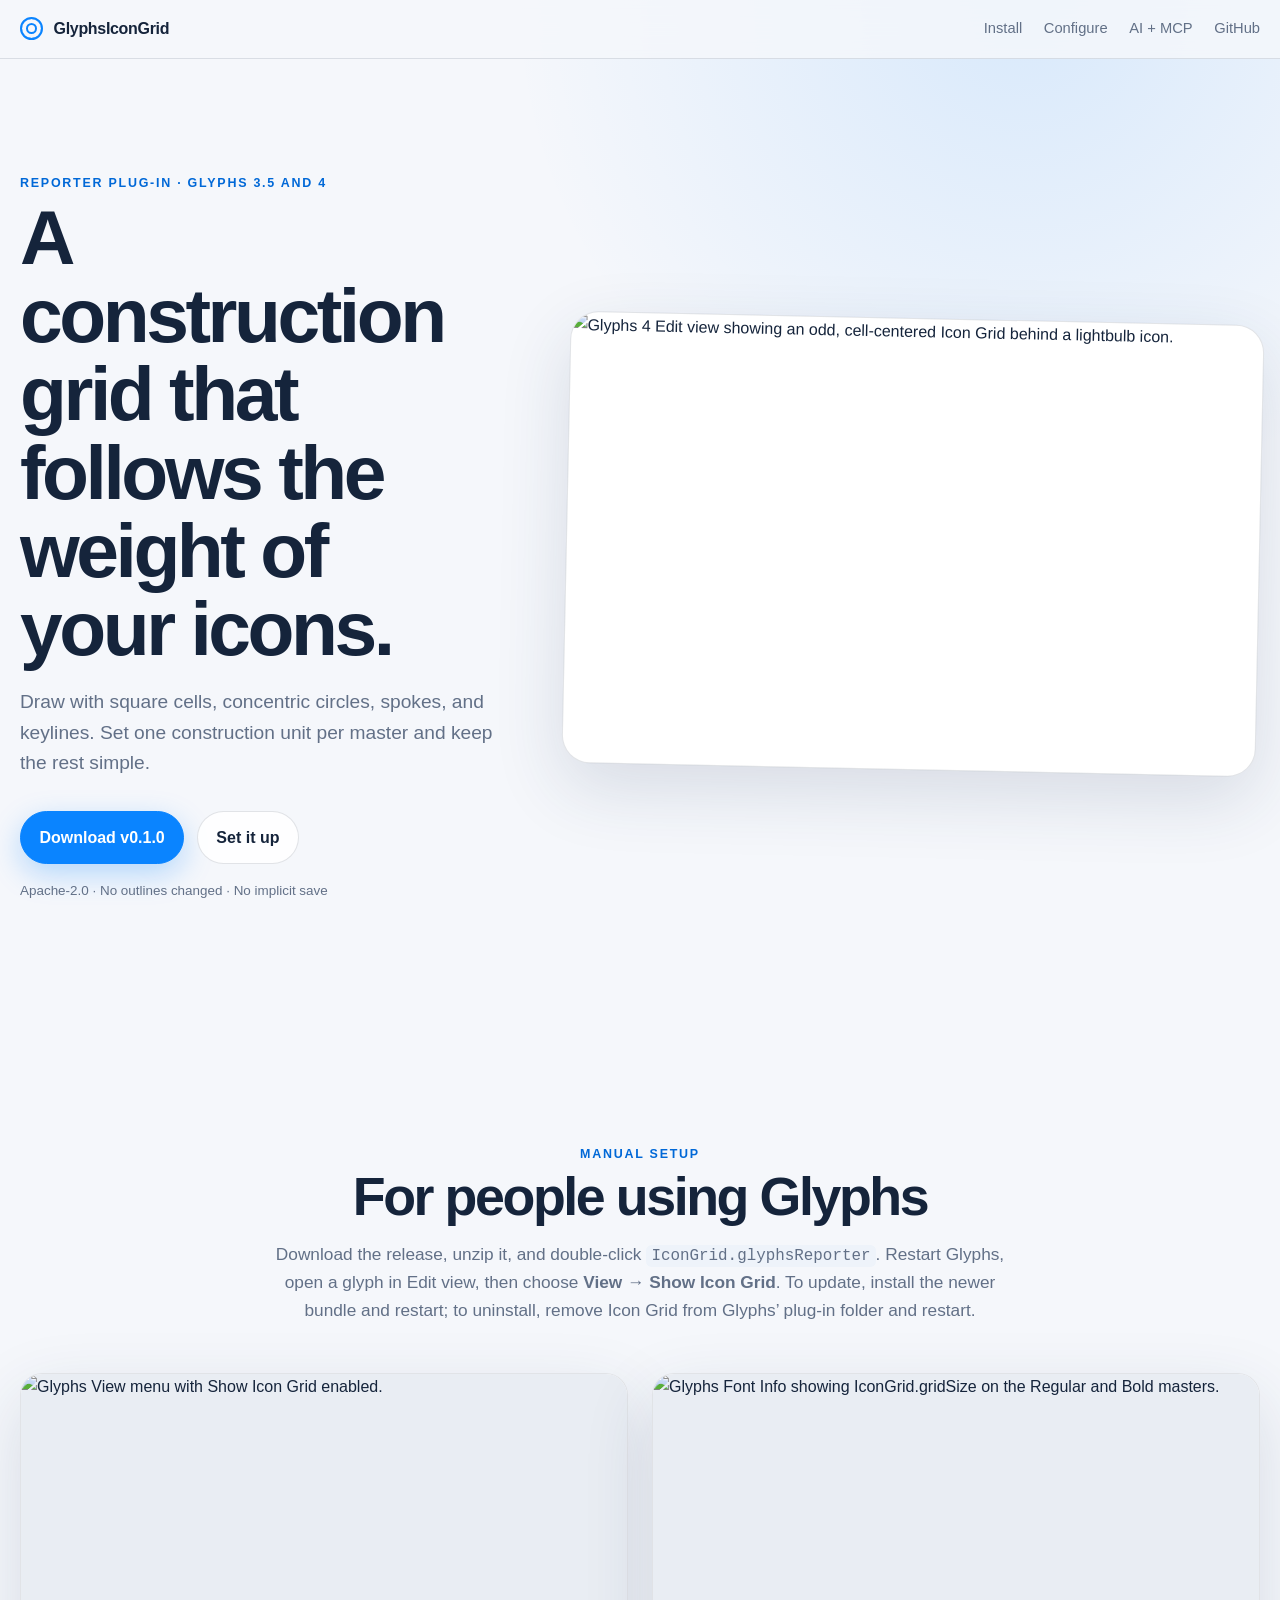
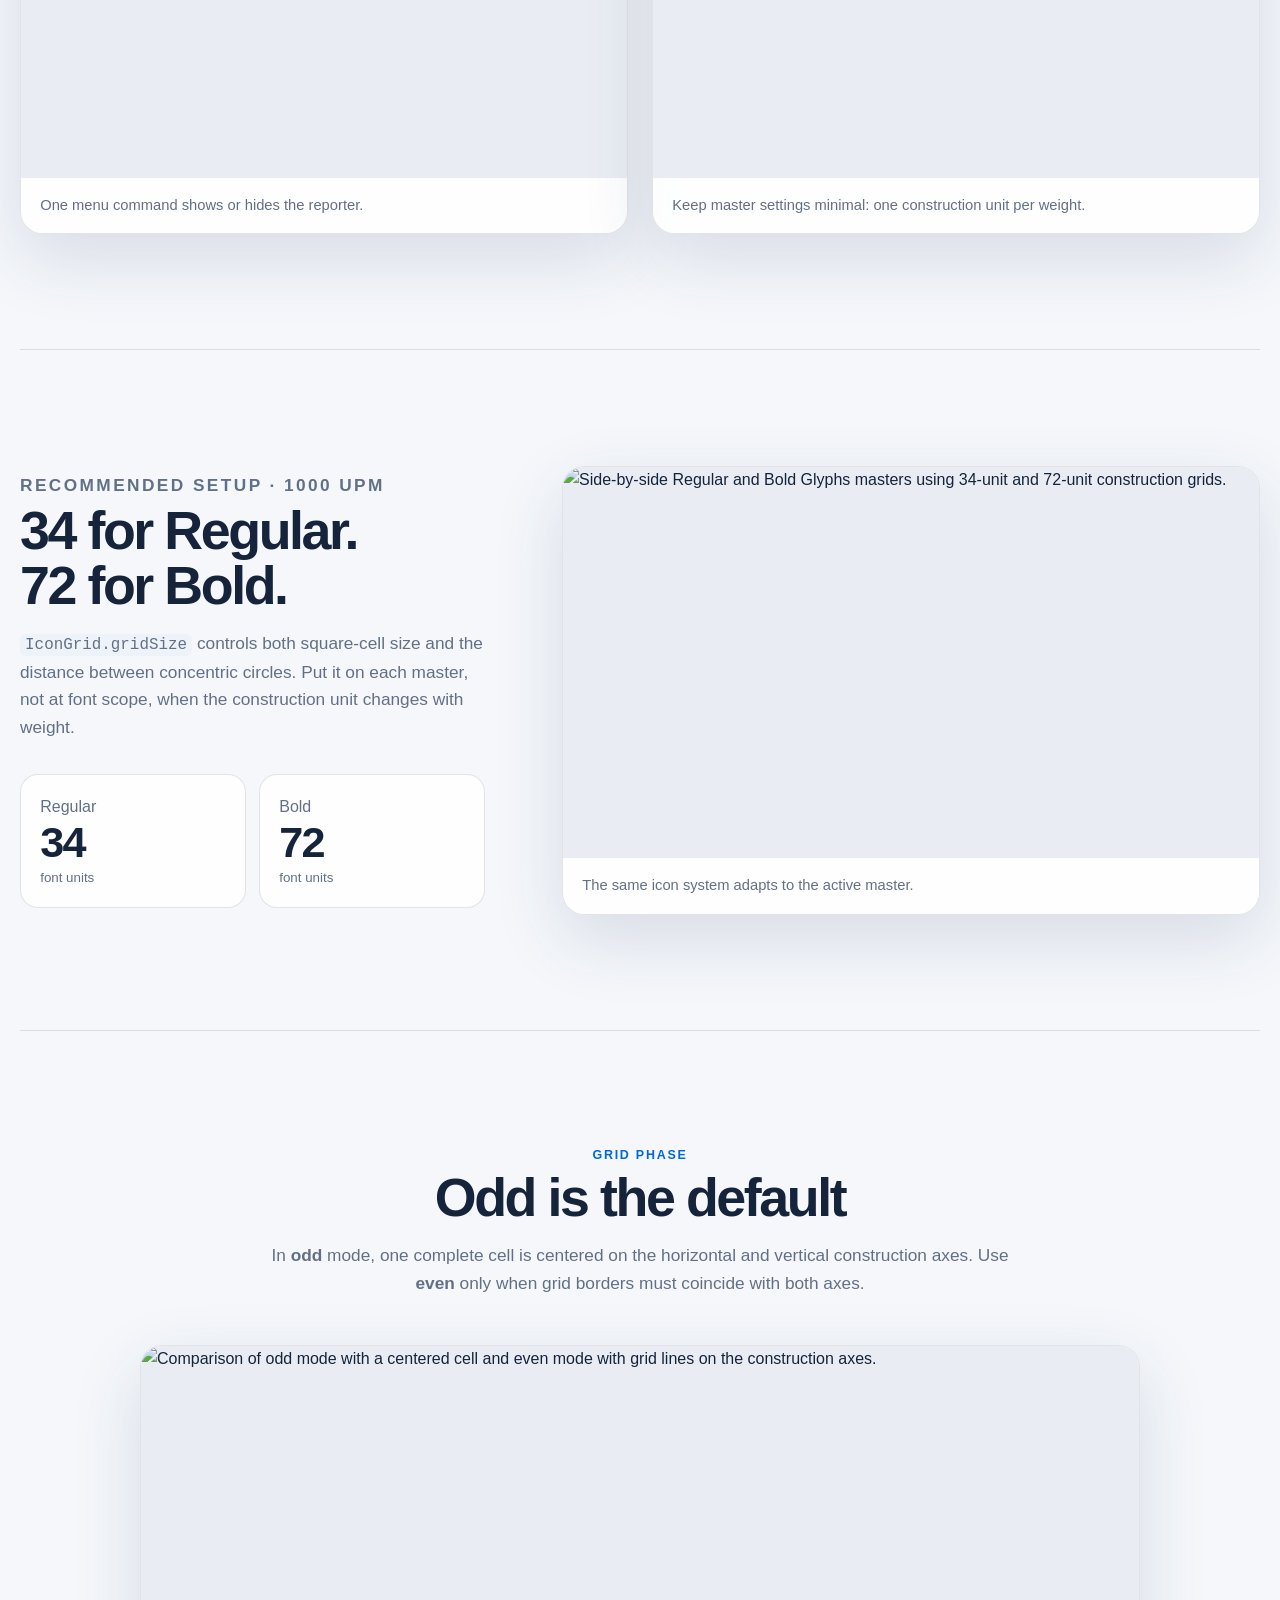
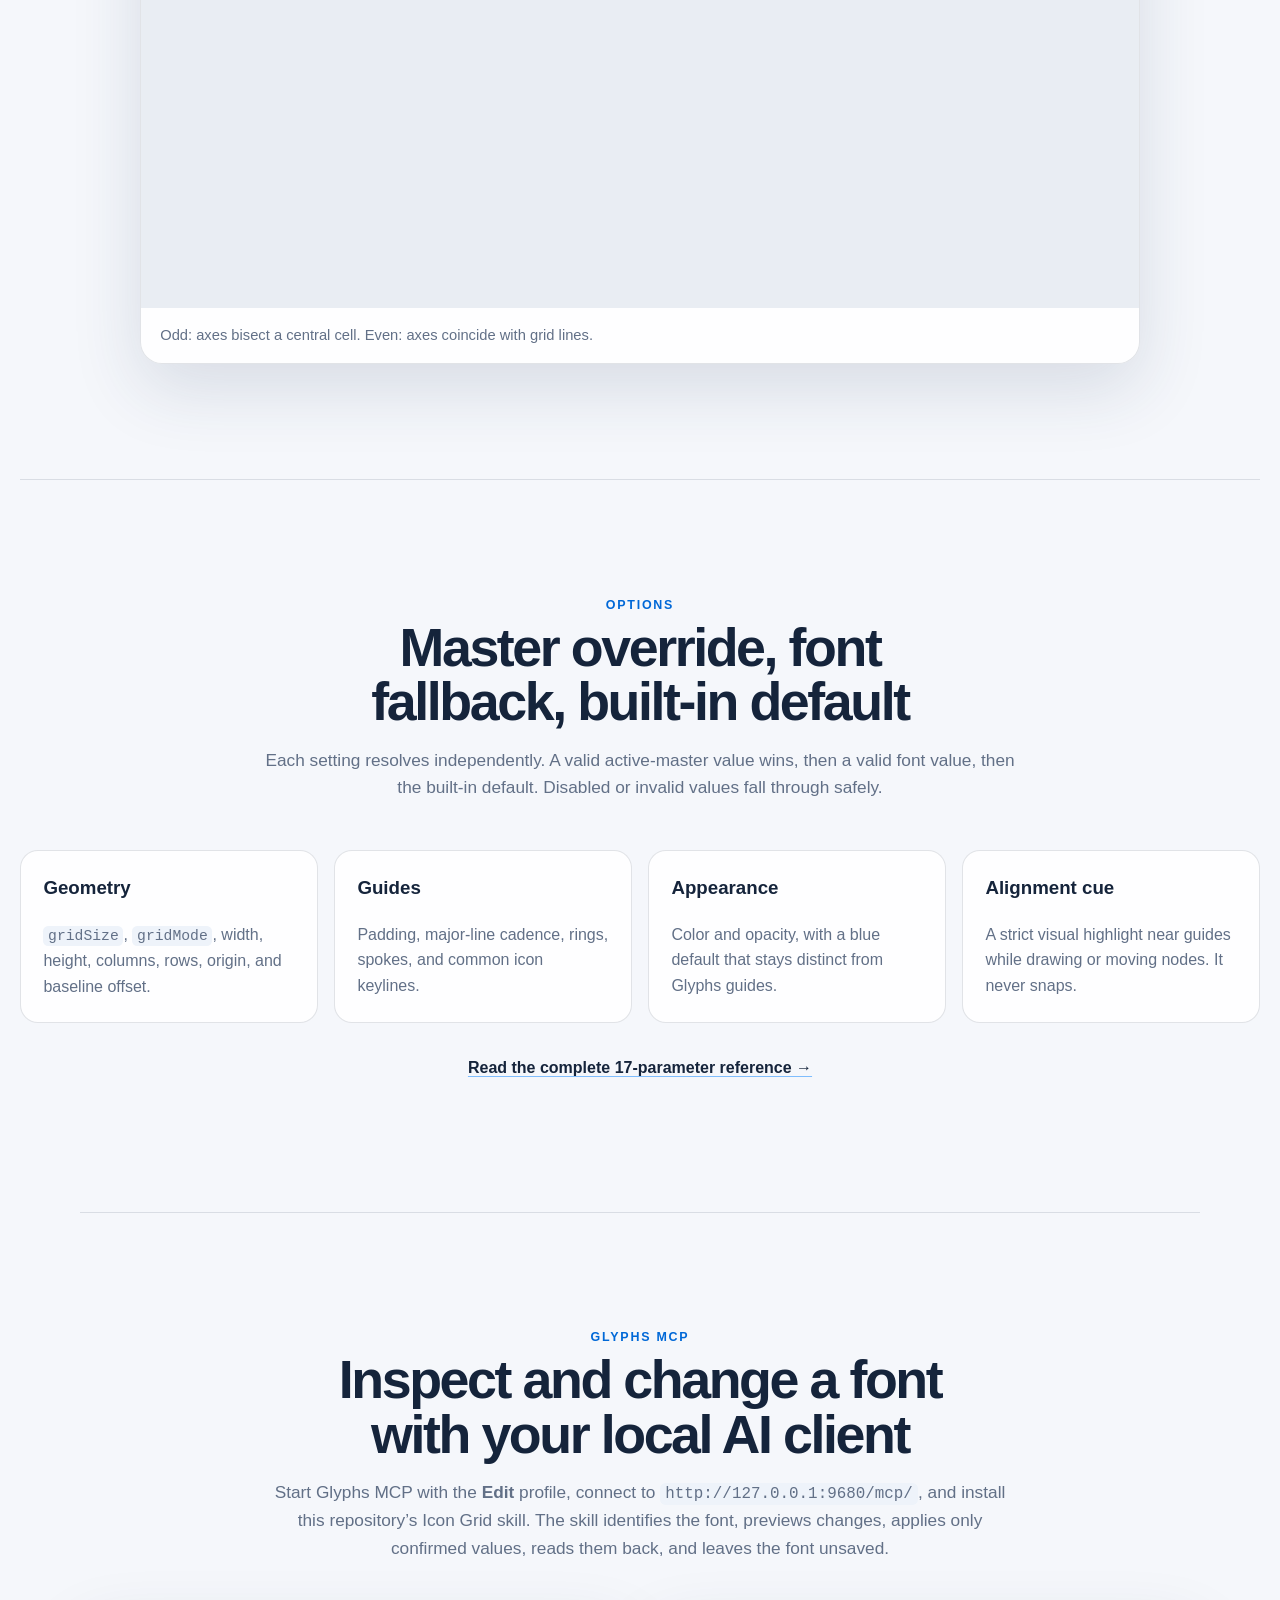
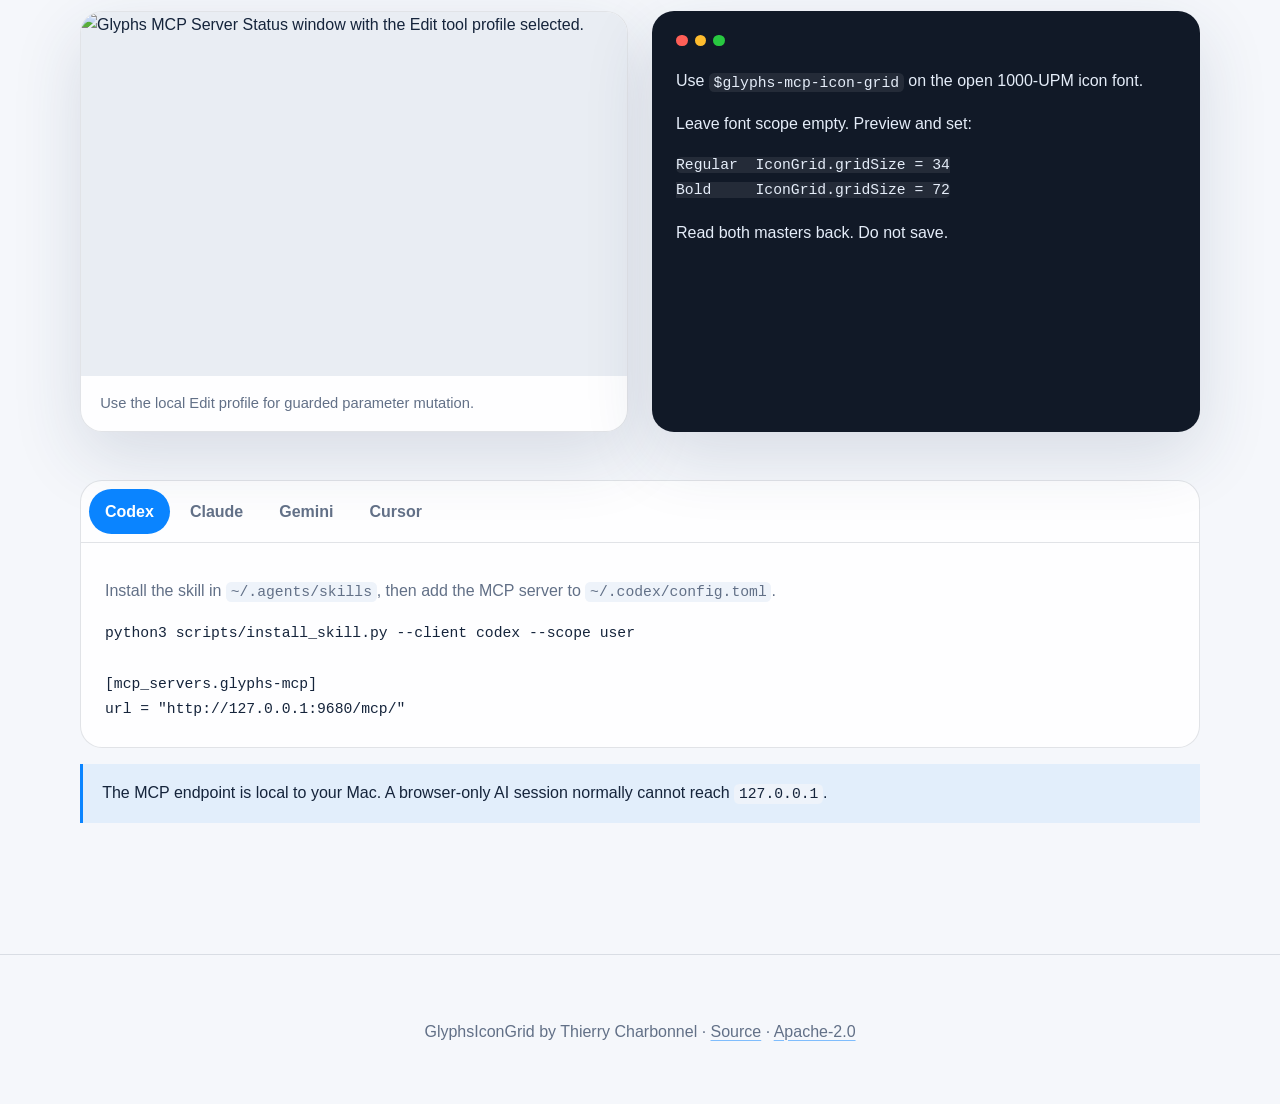
==== site/index.html @ 80c2bff0 "Prepare GlyphsIconGrid 0.1.0 release candidate" ====
<!doctype html>
<html lang="en">
<head>
  <meta charset="utf-8">
  <meta name="viewport" content="width=device-width, initial-scale=1">
  <meta name="description" content="A weight-aware icon construction grid for Glyphs 3 and Glyphs 4.">
  <meta name="theme-color" content="#0a84ff">
  <meta property="og:title" content="GlyphsIconGrid">
  <meta property="og:description" content="Weight-aware square grids, circular guides, spokes, and keylines in Glyphs.">
  <meta property="og:image" content="https://thierryc.github.io/GlyphsIconGrid/assets/images/icon-grid-overview.png">
  <meta property="og:type" content="website">
  <meta property="og:url" content="https://thierryc.github.io/GlyphsIconGrid/">
  <title>GlyphsIconGrid — construction grids for Glyphs</title>
  <link rel="icon" href="favicon.svg" type="image/svg+xml">
  <link rel="stylesheet" href="styles.css">
  <script src="site.js" defer></script>
</head>
<body>
  <a class="skip-link" href="#main">Skip to content</a>
  <header class="site-header">
    <a class="brand" href="#top" aria-label="GlyphsIconGrid home">
      <span class="brand-mark" aria-hidden="true"></span>
      GlyphsIconGrid
    </a>
    <nav aria-label="Primary">
      <a href="#install">Install</a>
      <a href="#configure">Configure</a>
      <a href="#mcp">AI + MCP</a>
      <a href="https://github.com/thierryc/GlyphsIconGrid">GitHub</a>
    </nav>
  </header>

  <main id="main">
    <section class="hero" id="top">
      <div class="hero-copy">
        <p class="eyebrow">Reporter plug-in · Glyphs 3.5 and 4</p>
        <h1>A construction grid that follows the weight of your icons.</h1>
        <p class="lede">Draw with square cells, concentric circles, spokes, and keylines. Set one construction unit per master and keep the rest simple.</p>
        <div class="actions">
          <a class="button primary" href="https://github.com/thierryc/GlyphsIconGrid/releases/latest">Download v0.1.0</a>
          <a class="button secondary" href="#install">Set it up</a>
        </div>
        <p class="quiet">Apache-2.0 · No outlines changed · No implicit save</p>
      </div>
      <figure class="hero-shot">
        <img src="assets/images/icon-grid-overview.png" width="1800" height="1170" alt="Glyphs 4 Edit view showing an odd, cell-centered Icon Grid behind a lightbulb icon.">
      </figure>
    </section>

    <section class="section" id="install">
      <div class="section-heading">
        <p class="eyebrow">Manual setup</p>
        <h2>For people using Glyphs</h2>
        <p>Download the release, unzip it, and double-click <code>IconGrid.glyphsReporter</code>. Restart Glyphs, open a glyph in Edit view, then choose <strong>View → Show Icon Grid</strong>. To update, install the newer bundle and restart; to uninstall, remove Icon Grid from Glyphs’ plug-in folder and restart.</p>
      </div>
      <div class="shot-grid two">
        <figure class="shot-card">
          <img src="assets/images/show-icon-grid-menu.png" width="1200" height="800" alt="Glyphs View menu with Show Icon Grid enabled.">
          <figcaption>One menu command shows or hides the reporter.</figcaption>
        </figure>
        <figure class="shot-card">
          <img src="assets/images/font-info-grid-size.png" width="1200" height="800" alt="Glyphs Font Info showing IconGrid.gridSize on the Regular and Bold masters.">
          <figcaption>Keep master settings minimal: one construction unit per weight.</figcaption>
        </figure>
      </div>
    </section>

    <section class="section split" id="configure">
      <div>
        <p class="eyebrow">Recommended setup · 1000 UPM</p>
        <h2>34 for Regular. 72 for Bold.</h2>
        <p><code>IconGrid.gridSize</code> controls both square-cell size and the distance between concentric circles. Put it on each master, not at font scope, when the construction unit changes with weight.</p>
        <div class="master-values" aria-label="Recommended master values">
          <div aria-label="Regular · 34 font units"><span>Regular</span><strong>34</strong><small>font units</small></div>
          <div aria-label="Bold · 72 font units"><span>Bold</span><strong>72</strong><small>font units</small></div>
        </div>
      </div>
      <figure class="shot-card">
        <img src="assets/images/regular-bold-grid.png" width="1600" height="900" alt="Side-by-side Regular and Bold Glyphs masters using 34-unit and 72-unit construction grids.">
        <figcaption>The same icon system adapts to the active master.</figcaption>
      </figure>
    </section>

    <section class="section phase-section">
      <div class="section-heading">
        <p class="eyebrow">Grid phase</p>
        <h2>Odd is the default</h2>
        <p>In <strong>odd</strong> mode, one complete cell is centered on the horizontal and vertical construction axes. Use <strong>even</strong> only when grid borders must coincide with both axes.</p>
      </div>
      <figure class="shot-card wide">
        <img src="assets/images/odd-even-grid.png" width="1600" height="900" alt="Comparison of odd mode with a centered cell and even mode with grid lines on the construction axes.">
        <figcaption>Odd: axes bisect a central cell. Even: axes coincide with grid lines.</figcaption>
      </figure>
    </section>

    <section class="section" aria-labelledby="options-title">
      <div class="section-heading">
        <p class="eyebrow">Options</p>
        <h2 id="options-title">Master override, font fallback, built-in default</h2>
        <p>Each setting resolves independently. A valid active-master value wins, then a valid font value, then the built-in default. Disabled or invalid values fall through safely.</p>
      </div>
      <div class="option-grid">
        <article><h3>Geometry</h3><p><code>gridSize</code>, <code>gridMode</code>, width, height, columns, rows, origin, and baseline offset.</p></article>
        <article><h3>Guides</h3><p>Padding, major-line cadence, rings, spokes, and common icon keylines.</p></article>
        <article><h3>Appearance</h3><p>Color and opacity, with a blue default that stays distinct from Glyphs guides.</p></article>
        <article><h3>Alignment cue</h3><p>A strict visual highlight near guides while drawing or moving nodes. It never snaps.</p></article>
      </div>
      <p class="centered-link"><a href="https://github.com/thierryc/GlyphsIconGrid/blob/main/docs/PARAMETERS.md">Read the complete 17-parameter reference →</a></p>
    </section>

    <section class="section mcp-section" id="mcp">
      <div class="section-heading">
        <p class="eyebrow">Glyphs MCP</p>
        <h2>Inspect and change a font with your local AI client</h2>
        <p>Start Glyphs MCP with the <strong>Edit</strong> profile, connect to <code>http://127.0.0.1:9680/mcp/</code>, and install this repository’s Icon Grid skill. The skill identifies the font, previews changes, applies only confirmed values, reads them back, and leaves the font unsaved.</p>
      </div>
      <div class="shot-grid two">
        <figure class="shot-card">
          <img src="assets/images/glyphs-mcp-edit-profile.png" width="1200" height="800" alt="Glyphs MCP Server Status window with the Edit tool profile selected.">
          <figcaption>Use the local Edit profile for guarded parameter mutation.</figcaption>
        </figure>
        <div class="terminal-card" aria-label="Example AI request">
          <div class="terminal-top"><span></span><span></span><span></span></div>
          <p>Use <code>$glyphs-mcp-icon-grid</code> on the open 1000-UPM icon font.</p>
          <p>Leave font scope empty. Preview and set:</p>
          <pre><code>Regular  IconGrid.gridSize = 34
Bold     IconGrid.gridSize = 72</code></pre>
          <p>Read both masters back. Do not save.</p>
        </div>
      </div>

      <div class="client-tabs" data-tabs>
        <div class="tab-list" role="tablist" aria-label="AI client setup">
          <button role="tab" aria-selected="true" aria-controls="codex-panel" id="codex-tab">Codex</button>
          <button role="tab" aria-selected="false" aria-controls="claude-panel" id="claude-tab" tabindex="-1">Claude</button>
          <button role="tab" aria-selected="false" aria-controls="gemini-panel" id="gemini-tab" tabindex="-1">Gemini</button>
          <button role="tab" aria-selected="false" aria-controls="cursor-panel" id="cursor-tab" tabindex="-1">Cursor</button>
        </div>
        <section role="tabpanel" id="codex-panel" aria-labelledby="codex-tab">
          <p>Install the skill in <code>~/.agents/skills</code>, then add the MCP server to <code>~/.codex/config.toml</code>.</p>
          <pre><code>python3 scripts/install_skill.py --client codex --scope user

[mcp_servers.glyphs-mcp]
url = "http://127.0.0.1:9680/mcp/"</code></pre>
        </section>
        <section role="tabpanel" id="claude-panel" aria-labelledby="claude-tab" hidden>
          <p>Claude Code loads personal skills from <code>~/.claude/skills</code>.</p>
          <pre><code>python3 scripts/install_skill.py --client claude --scope user
claude mcp add --scope user --transport http glyphs-mcp \
  http://127.0.0.1:9680/mcp/</code></pre>
        </section>
        <section role="tabpanel" id="gemini-panel" aria-labelledby="gemini-tab" hidden>
          <p>Gemini CLI can share the open <code>~/.agents/skills</code> convention. Add <code>httpUrl</code> under <code>mcpServers</code> in <code>~/.gemini/settings.json</code>.</p>
          <pre><code>python3 scripts/install_skill.py --client gemini --scope user

"glyphs-mcp": {
  "httpUrl": "http://127.0.0.1:9680/mcp/"
}</code></pre>
        </section>
        <section role="tabpanel" id="cursor-panel" aria-labelledby="cursor-tab" hidden>
          <p>Cursor can load the shared skill location. Put the Streamable HTTP server in <code>~/.cursor/mcp.json</code>.</p>
          <pre><code>python3 scripts/install_skill.py --client cursor --scope user

"glyphs-mcp": {
  "url": "http://127.0.0.1:9680/mcp/"
}</code></pre>
        </section>
      </div>
      <p class="notice">The MCP endpoint is local to your Mac. A browser-only AI session normally cannot reach <code>127.0.0.1</code>.</p>
    </section>
  </main>

  <footer>
    <p>GlyphsIconGrid by Thierry Charbonnel · <a href="https://github.com/thierryc/GlyphsIconGrid">Source</a> · <a href="https://github.com/thierryc/GlyphsIconGrid/blob/main/LICENSE">Apache-2.0</a></p>
  </footer>
</body>
</html>
---- site/styles.css ----
:root {
  color-scheme: light dark;
  --bg: #f5f7fb;
  --surface: rgba(255, 255, 255, 0.84);
  --surface-solid: #fff;
  --text: #15243b;
  --muted: #627087;
  --line: rgba(21, 36, 59, 0.12);
  --accent: #0a84ff;
  --accent-dark: #0068d7;
  --code: #eef3fa;
  --shadow: 0 24px 70px rgba(35, 57, 94, 0.14);
  --radius: 28px;
  font-family: Inter, ui-sans-serif, -apple-system, BlinkMacSystemFont, "SF Pro Text", "Segoe UI", sans-serif;
}

* { box-sizing: border-box; }
html { scroll-behavior: smooth; }
body { margin: 0; background: radial-gradient(circle at 80% 0%, rgba(10,132,255,.12), transparent 32rem), var(--bg); color: var(--text); line-height: 1.6; }
a { color: inherit; text-decoration-color: color-mix(in srgb, var(--accent), transparent 50%); text-underline-offset: .18em; }
a:hover { text-decoration-color: var(--accent); }
img { display: block; max-width: 100%; height: auto; }
code, pre { font-family: ui-monospace, "SFMono-Regular", Consolas, monospace; }
code { background: var(--code); border-radius: .35em; padding: .12em .32em; font-size: .92em; }
pre { overflow-x: auto; margin: 1rem 0 0; white-space: pre; }
pre code { background: transparent; padding: 0; }
button, a { -webkit-tap-highlight-color: transparent; }
:focus-visible { outline: 3px solid var(--accent); outline-offset: 3px; }

.skip-link { position: fixed; z-index: 10; left: 1rem; top: 1rem; padding: .6rem 1rem; background: var(--surface-solid); border-radius: 999px; transform: translateY(-200%); }
.skip-link:focus { transform: none; }
.site-header { position: sticky; z-index: 5; top: 0; display: flex; align-items: center; justify-content: space-between; gap: 2rem; padding: 1rem max(1.25rem, calc((100vw - 1240px) / 2)); backdrop-filter: blur(20px); background: color-mix(in srgb, var(--bg), transparent 16%); border-bottom: 1px solid var(--line); }
.brand { display: flex; align-items: center; gap: .65rem; font-weight: 750; text-decoration: none; letter-spacing: -.02em; }
.brand-mark { width: 1.45rem; aspect-ratio: 1; border: 2px solid var(--accent); border-radius: 50%; box-shadow: inset 0 0 0 4px var(--bg), inset 0 0 0 6px var(--accent); }
nav { display: flex; gap: 1.35rem; }
nav a { color: var(--muted); font-size: .92rem; text-decoration: none; }
nav a:hover { color: var(--text); }

main { overflow: hidden; }
.hero, .section { width: min(1240px, calc(100% - 2.5rem)); margin-inline: auto; }
.hero { display: grid; grid-template-columns: .82fr 1.18fr; align-items: center; gap: clamp(2rem, 5vw, 5rem); min-height: min(790px, calc(100vh - 72px)); padding-block: clamp(4rem, 9vw, 8rem); }
.hero h1, .section h2 { margin: .25rem 0 1rem; letter-spacing: -.045em; line-height: 1.02; text-wrap: balance; }
.hero h1 { font-size: clamp(3rem, 6vw, 5.7rem); }
.section h2 { font-size: clamp(2.2rem, 4.2vw, 4.3rem); }
.eyebrow { margin: 0; color: var(--accent-dark); font-size: .78rem; font-weight: 800; letter-spacing: .14em; text-transform: uppercase; }
.lede { max-width: 36rem; color: var(--muted); font-size: clamp(1.1rem, 1.5vw, 1.32rem); }
.actions { display: flex; flex-wrap: wrap; gap: .8rem; margin-block: 2rem 1rem; }
.button { display: inline-flex; justify-content: center; padding: .78rem 1.15rem; border: 1px solid var(--line); border-radius: 999px; font-weight: 720; text-decoration: none; }
.button.primary { background: var(--accent); border-color: var(--accent); color: white; box-shadow: 0 10px 30px rgba(10,132,255,.28); }
.button.primary:hover { background: var(--accent-dark); }
.button.secondary { background: var(--surface); }
.quiet { color: var(--muted); font-size: .84rem; }
.hero-shot { margin: 0; border: 1px solid var(--line); border-radius: var(--radius); overflow: hidden; background: var(--surface-solid); box-shadow: var(--shadow); transform: rotate(1.2deg); }

.section { padding-block: clamp(4.5rem, 9vw, 8rem); }
.section + .section { border-top: 1px solid var(--line); }
.section-heading { max-width: 760px; margin: 0 auto 3rem; text-align: center; }
.section-heading > p:last-child, .split > div > p { color: var(--muted); font-size: 1.08rem; }
.shot-grid { display: grid; gap: 1.5rem; }
.shot-grid.two { grid-template-columns: repeat(2, minmax(0, 1fr)); }
.shot-card { margin: 0; overflow: hidden; border: 1px solid var(--line); border-radius: 22px; background: var(--surface); box-shadow: var(--shadow); }
.shot-card img { width: 100%; background: #e9edf3; }
.shot-card figcaption { padding: 1rem 1.2rem; color: var(--muted); font-size: .92rem; }
.shot-card.wide { max-width: 1000px; margin-inline: auto; }
.split { display: grid; grid-template-columns: .8fr 1.2fr; align-items: center; gap: clamp(2rem, 6vw, 6rem); }
.master-values { display: grid; grid-template-columns: repeat(2, 1fr); gap: .8rem; margin-top: 2rem; }
.master-values div { display: grid; padding: 1.2rem; border: 1px solid var(--line); border-radius: 18px; background: var(--surface); }
.master-values span, .master-values small { color: var(--muted); }
.master-values strong { font-size: 2.7rem; line-height: 1.1; letter-spacing: -.04em; }
.option-grid { display: grid; grid-template-columns: repeat(4, 1fr); gap: 1rem; }
.option-grid article { padding: 1.4rem; border: 1px solid var(--line); border-radius: 18px; background: var(--surface); }
.option-grid h3 { margin-top: 0; }
.option-grid p { margin-bottom: 0; color: var(--muted); }
.centered-link { margin-top: 2rem; text-align: center; font-weight: 700; }
.mcp-section { width: min(1120px, calc(100% - 2.5rem)); }
.terminal-card { padding: 1.5rem; border-radius: 22px; background: #111927; color: #e5edf9; box-shadow: var(--shadow); }
.terminal-card code { background: rgba(255,255,255,.08); }
.terminal-top { display: flex; gap: .45rem; margin-bottom: 1.4rem; }
.terminal-top span { width: .72rem; aspect-ratio: 1; border-radius: 50%; background: #ff5f57; }
.terminal-top span:nth-child(2) { background: #febc2e; }
.terminal-top span:nth-child(3) { background: #28c840; }
.client-tabs { margin-top: 3rem; border: 1px solid var(--line); border-radius: 22px; background: var(--surface); overflow: hidden; }
.tab-list { display: flex; gap: .25rem; padding: .5rem; border-bottom: 1px solid var(--line); overflow-x: auto; }
.tab-list button { appearance: none; border: 0; border-radius: 999px; padding: .6rem 1rem; background: transparent; color: var(--muted); font: inherit; font-weight: 700; cursor: pointer; }
.tab-list button[aria-selected="true"] { background: var(--accent); color: white; }
[role="tabpanel"] { padding: 1.2rem 1.5rem 1.5rem; }
[role="tabpanel"] p { color: var(--muted); }
.notice { padding: 1rem 1.2rem; border-left: 3px solid var(--accent); background: color-mix(in srgb, var(--accent), transparent 92%); }
footer { padding: 3rem 1.25rem; color: var(--muted); text-align: center; border-top: 1px solid var(--line); }

@media (max-width: 860px) {
  .site-header { align-items: flex-start; }
  nav { display: none; }
  .hero, .split { grid-template-columns: 1fr; }
  .hero { padding-top: 5rem; }
  .hero-shot { transform: none; }
  .shot-grid.two, .option-grid { grid-template-columns: 1fr 1fr; }
}
@media (max-width: 560px) {
  .hero, .section, .mcp-section { width: min(100% - 1.5rem, 1240px); }
  .hero h1 { font-size: 2.75rem; }
  .shot-grid.two, .option-grid { grid-template-columns: 1fr; }
  .actions .button { width: 100%; }
}
@media (prefers-reduced-motion: reduce) {
  html { scroll-behavior: auto; }
  *, *::before, *::after { animation-duration: .01ms !important; transition-duration: .01ms !important; }
}
@media (prefers-color-scheme: dark) {
  :root {
    --bg: #0d1420;
    --surface: rgba(23, 33, 49, .82);
    --surface-solid: #172131;
    --text: #eef4ff;
    --muted: #a5b1c3;
    --line: rgba(230, 240, 255, .12);
    --accent: #49a6ff;
    --accent-dark: #80c0ff;
    --code: #1f2b3d;
    --shadow: 0 24px 70px rgba(0,0,0,.3);
  }
}
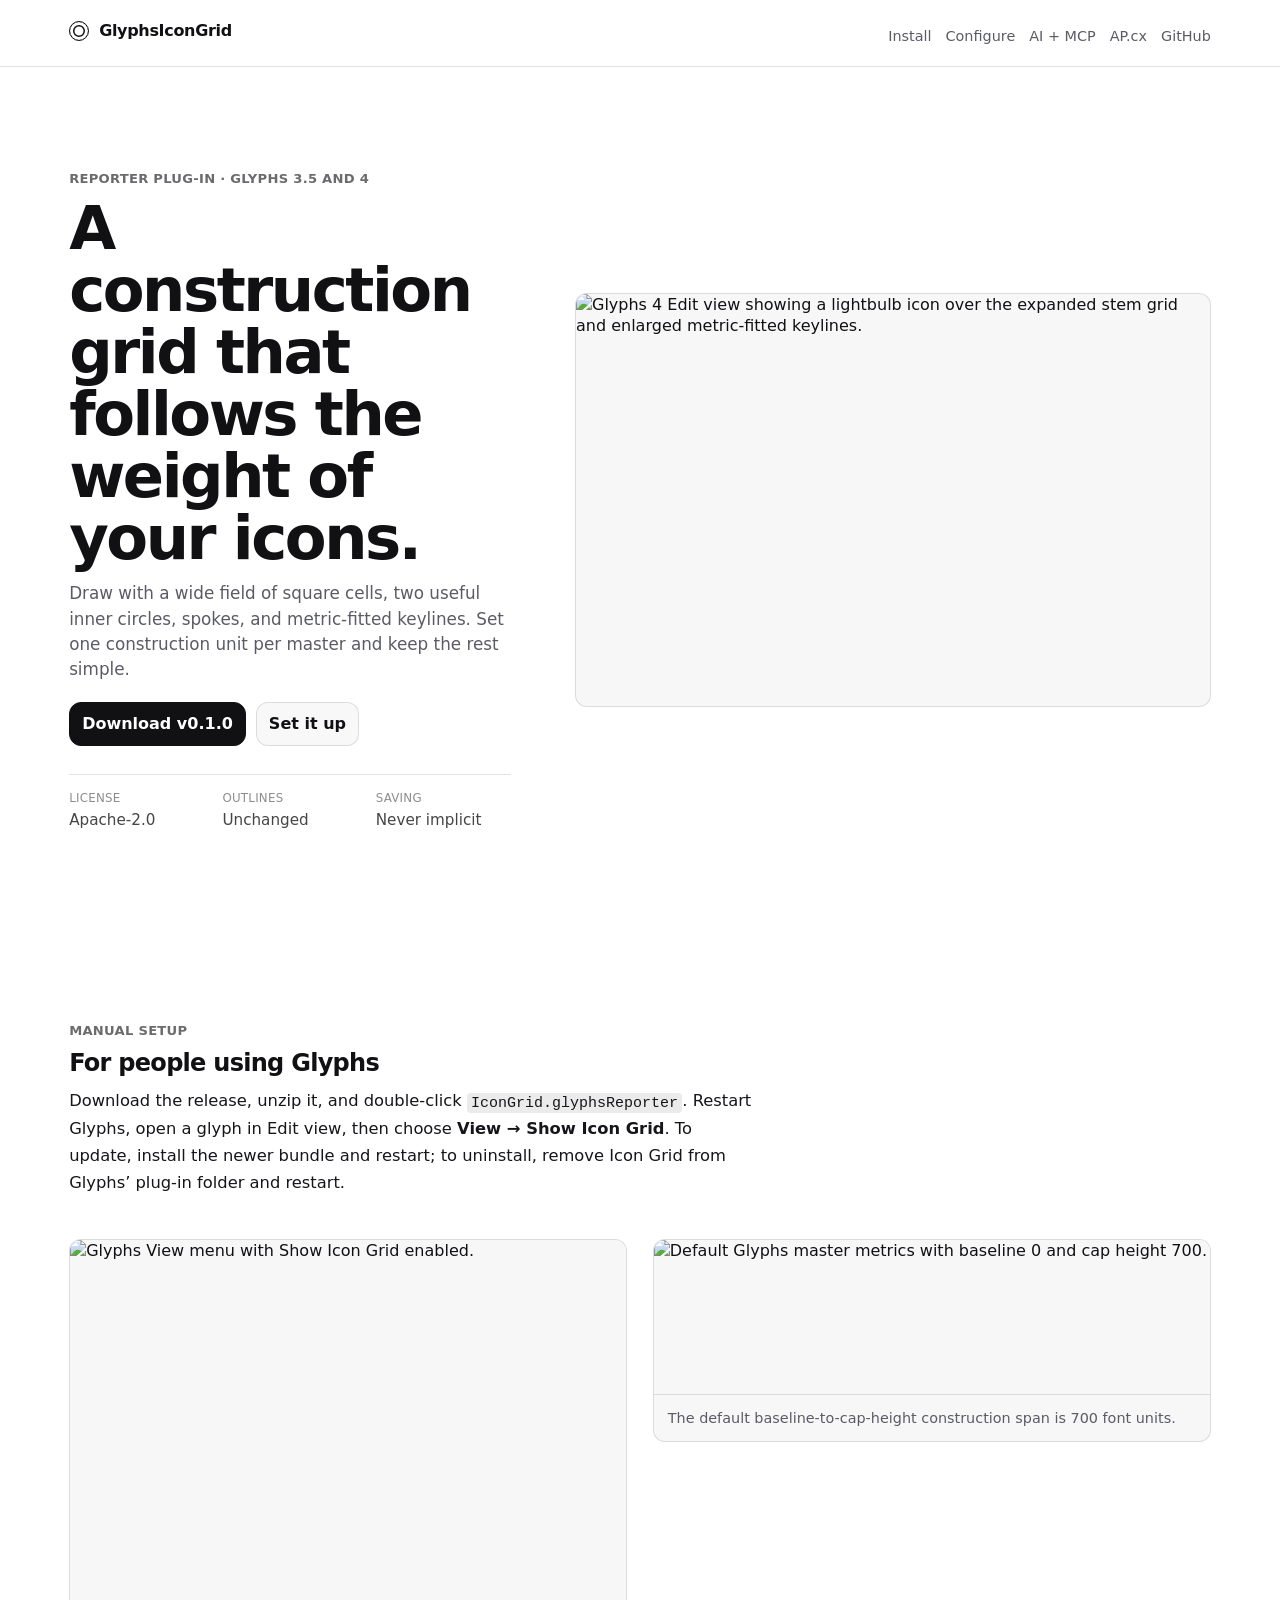
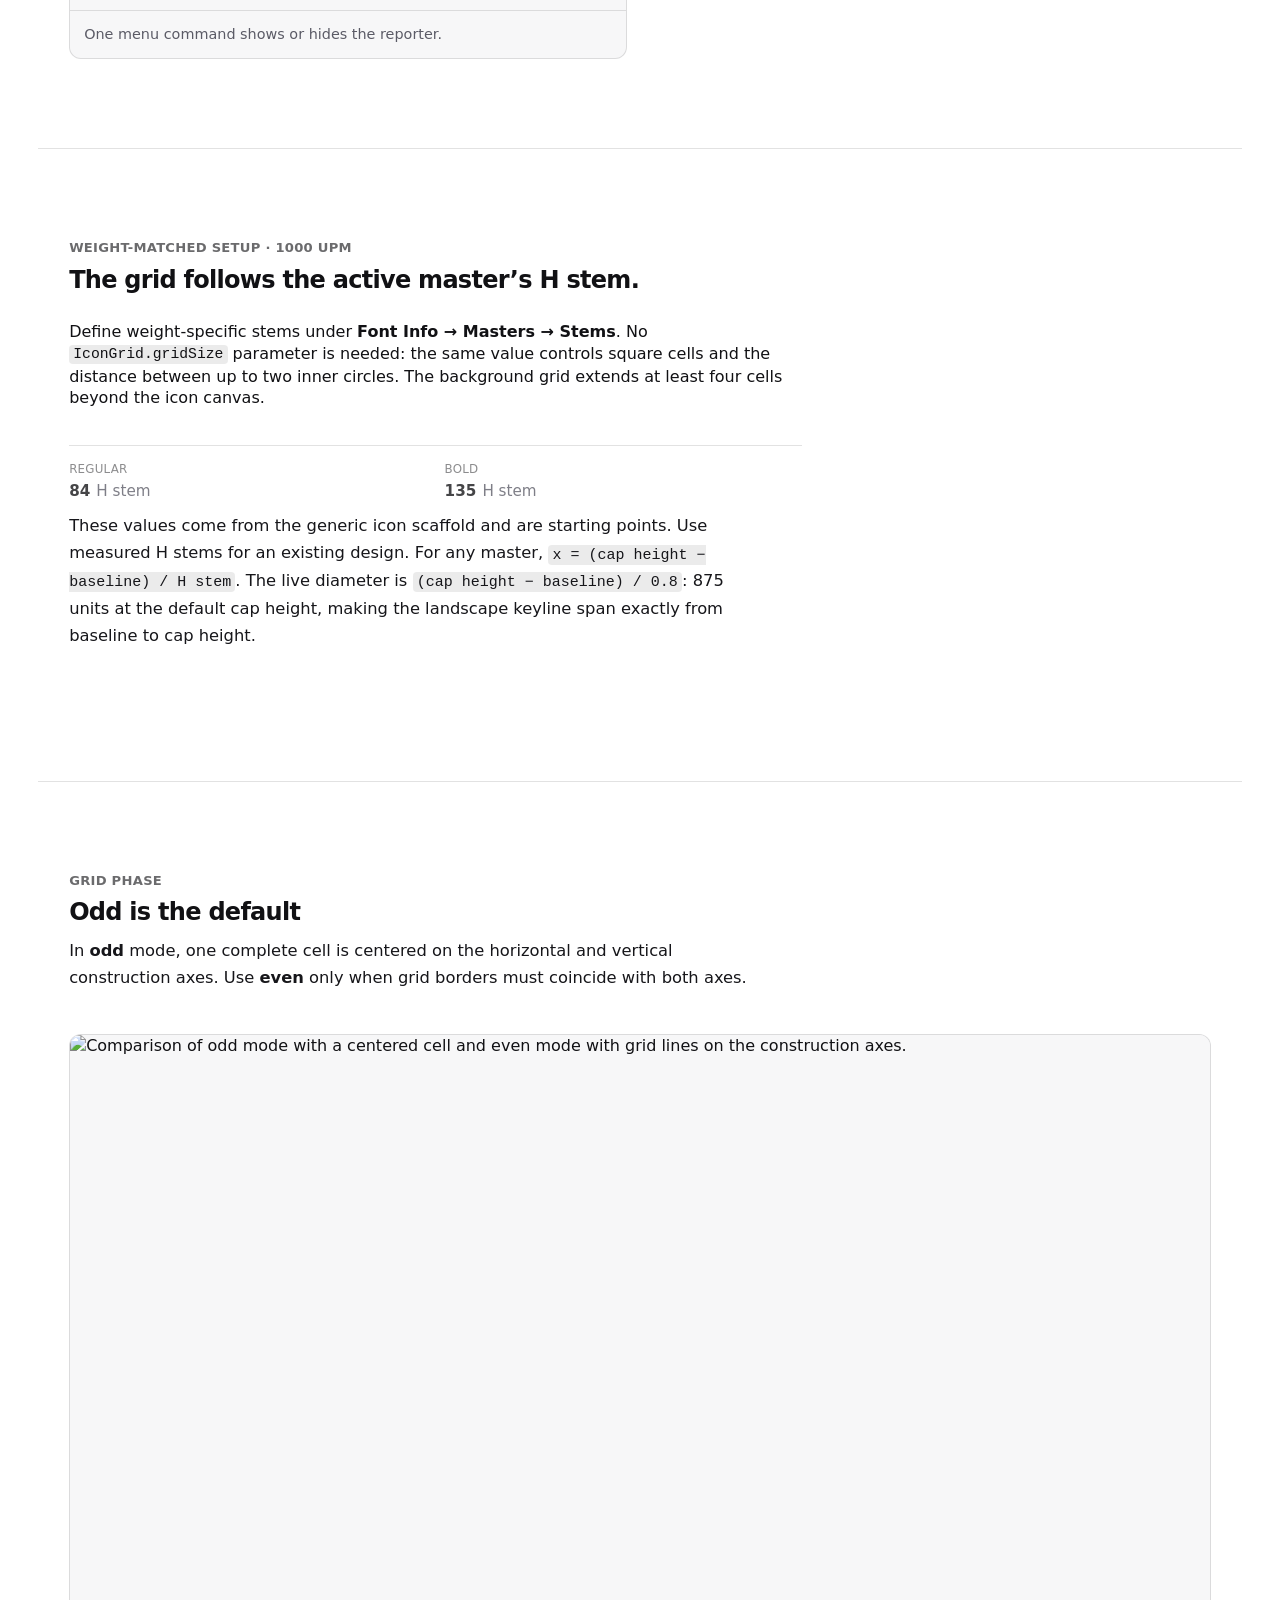
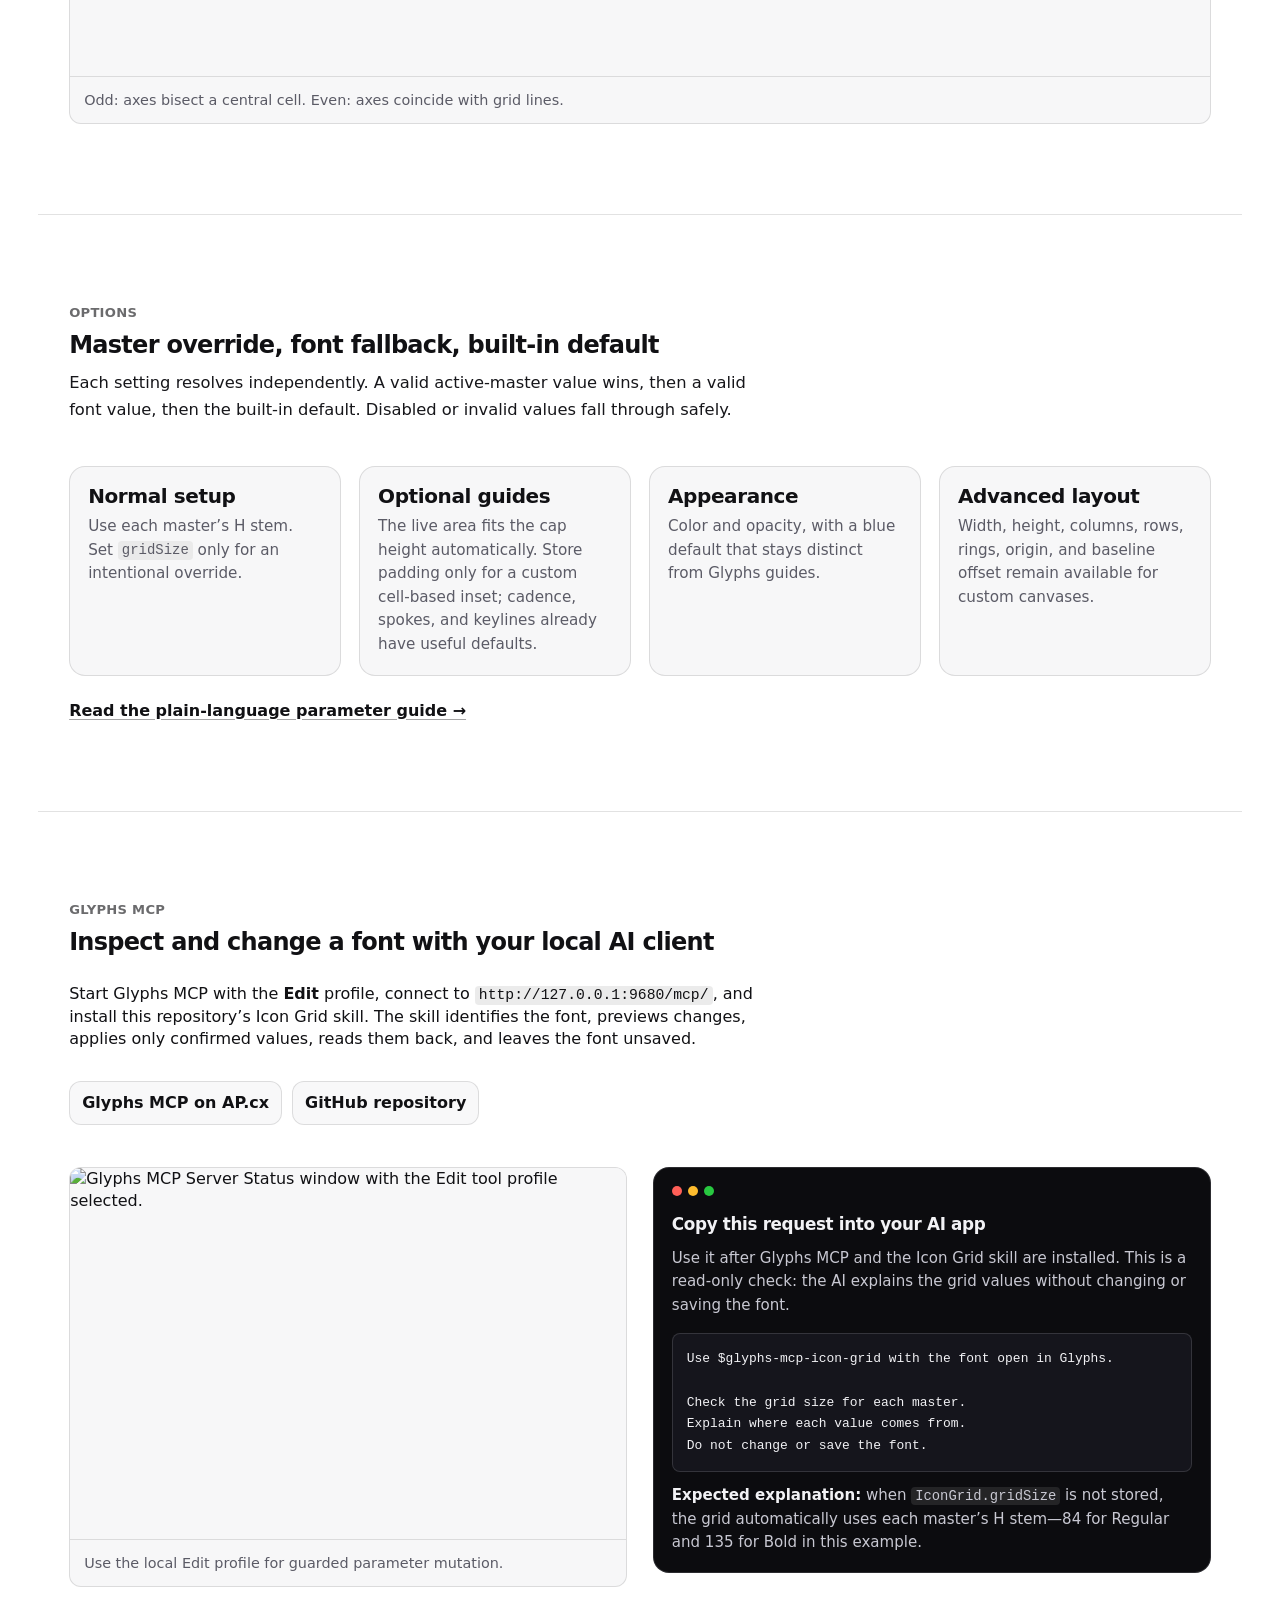
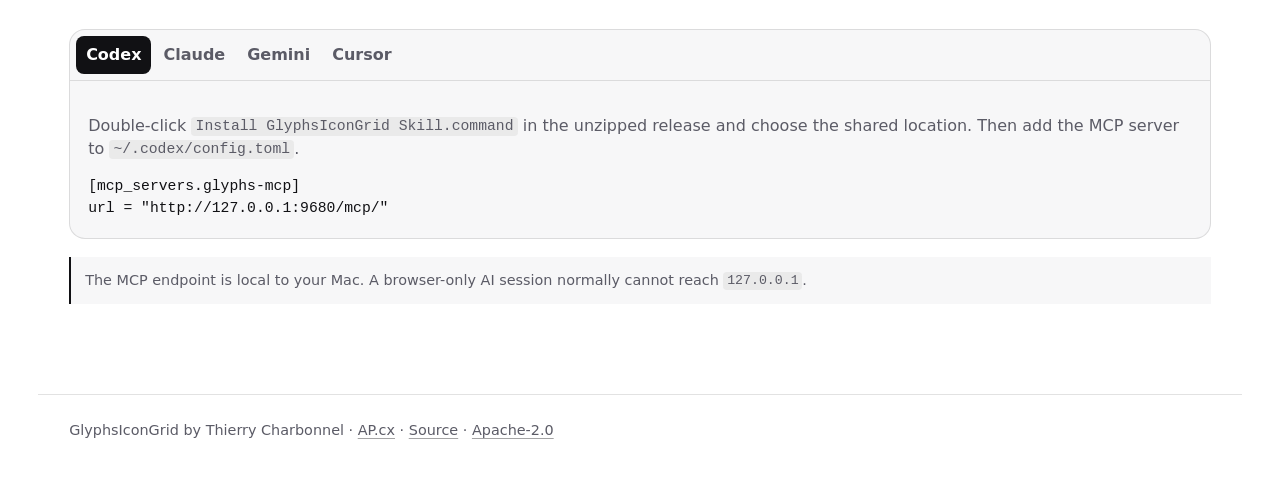
==== commit 4d7e5112: "Harden hover rendering and refresh release" ====
--- a/site/index.html
+++ b/site/index.html
@@ -4,7 +4,7 @@
   <meta charset="utf-8">
   <meta name="viewport" content="width=device-width, initial-scale=1">
   <meta name="description" content="A weight-aware icon construction grid for Glyphs 3 and Glyphs 4.">
-  <meta name="theme-color" content="#0a84ff">
+  <meta name="theme-color" content="#ffffff">
   <meta property="og:title" content="GlyphsIconGrid">
   <meta property="og:description" content="Weight-aware square grids, circular guides, spokes, and keylines in Glyphs.">
   <meta property="og:image" content="https://thierryc.github.io/GlyphsIconGrid/assets/images/icon-grid-overview.png">
@@ -18,16 +18,19 @@
 <body>
   <a class="skip-link" href="#main">Skip to content</a>
   <header class="site-header">
-    <a class="brand" href="#top" aria-label="GlyphsIconGrid home">
-      <span class="brand-mark" aria-hidden="true"></span>
-      GlyphsIconGrid
-    </a>
-    <nav aria-label="Primary">
-      <a href="#install">Install</a>
-      <a href="#configure">Configure</a>
-      <a href="#mcp">AI + MCP</a>
-      <a href="https://github.com/thierryc/GlyphsIconGrid">GitHub</a>
-    </nav>
+    <div class="site-header-inner">
+      <a class="brand" href="#top" aria-label="GlyphsIconGrid home">
+        <span class="brand-mark" aria-hidden="true"></span>
+        GlyphsIconGrid
+      </a>
+      <nav aria-label="Primary">
+        <a href="#install">Install</a>
+        <a href="#configure">Configure</a>
+        <a href="#mcp">AI + MCP</a>
+        <a href="https://ap.cx">AP.cx</a>
+        <a href="https://github.com/thierryc/GlyphsIconGrid">GitHub</a>
+      </nav>
+    </div>
   </header>
 
   <main id="main">
@@ -35,15 +38,19 @@
       <div class="hero-copy">
         <p class="eyebrow">Reporter plug-in · Glyphs 3.5 and 4</p>
         <h1>A construction grid that follows the weight of your icons.</h1>
-        <p class="lede">Draw with square cells, concentric circles, spokes, and keylines. Set one construction unit per master and keep the rest simple.</p>
+        <p class="lede">Draw with a wide field of square cells, two useful inner circles, spokes, and metric-fitted keylines. Set one construction unit per master and keep the rest simple.</p>
         <div class="actions">
           <a class="button primary" href="https://github.com/thierryc/GlyphsIconGrid/releases/latest">Download v0.1.0</a>
           <a class="button secondary" href="#install">Set it up</a>
         </div>
-        <p class="quiet">Apache-2.0 · No outlines changed · No implicit save</p>
+        <dl class="hero-meta" aria-label="Plugin details">
+          <div><dt>License</dt><dd>Apache-2.0</dd></div>
+          <div><dt>Outlines</dt><dd>Unchanged</dd></div>
+          <div><dt>Saving</dt><dd>Never implicit</dd></div>
+        </dl>
       </div>
       <figure class="hero-shot">
-        <img src="assets/images/icon-grid-overview.png" width="1800" height="1170" alt="Glyphs 4 Edit view showing an odd, cell-centered Icon Grid behind a lightbulb icon.">
+        <img src="assets/images/icon-grid-overview.png" width="1800" height="1170" alt="Glyphs 4 Edit view showing a lightbulb icon over the expanded stem grid and enlarged metric-fitted keylines.">
       </figure>
     </section>
 
@@ -59,26 +66,23 @@
           <figcaption>One menu command shows or hides the reporter.</figcaption>
         </figure>
         <figure class="shot-card">
-          <img src="assets/images/font-info-grid-size.png" width="1200" height="800" alt="Glyphs Font Info showing IconGrid.gridSize on the Regular and Bold masters.">
-          <figcaption>Keep master settings minimal: one construction unit per weight.</figcaption>
+          <img src="assets/images/default-metrics.png" width="1530" height="424" alt="Default Glyphs master metrics with baseline 0 and cap height 700.">
+          <figcaption>The default baseline-to-cap-height construction span is 700 font units.</figcaption>
         </figure>
       </div>
     </section>
 
-    <section class="section split" id="configure">
-      <div>
-        <p class="eyebrow">Recommended setup · 1000 UPM</p>
-        <h2>34 for Regular. 72 for Bold.</h2>
-        <p><code>IconGrid.gridSize</code> controls both square-cell size and the distance between concentric circles. Put it on each master, not at font scope, when the construction unit changes with weight.</p>
-        <div class="master-values" aria-label="Recommended master values">
-          <div aria-label="Regular · 34 font units"><span>Regular</span><strong>34</strong><small>font units</small></div>
-          <div aria-label="Bold · 72 font units"><span>Bold</span><strong>72</strong><small>font units</small></div>
-        </div>
+    <section class="section" id="configure">
+      <div class="section-heading">
+        <p class="eyebrow">Weight-matched setup · 1000 UPM</p>
+        <h2>The grid follows the active master’s H stem.</h2>
+        <p>Define weight-specific stems under <strong>Font Info → Masters → Stems</strong>. No <code>IconGrid.gridSize</code> parameter is needed: the same value controls square cells and the distance between up to two inner circles. The background grid extends at least four cells beyond the icon canvas.</p>
+        <dl class="master-values" aria-label="Generic icon stem starting values">
+          <div aria-label="Regular · 84 font units"><dt>Regular</dt><dd><strong>84</strong><small>H stem</small></dd></div>
+          <div aria-label="Bold · 135 font units"><dt>Bold</dt><dd><strong>135</strong><small>H stem</small></dd></div>
+        </dl>
+        <p>These values come from the generic icon scaffold and are starting points. Use measured H stems for an existing design. For any master, <code>x = (cap height − baseline) / H stem</code>. The live diameter is <code>(cap height − baseline) / 0.8</code>: 875 units at the default cap height, making the landscape keyline span exactly from baseline to cap height.</p>
       </div>
-      <figure class="shot-card">
-        <img src="assets/images/regular-bold-grid.png" width="1600" height="900" alt="Side-by-side Regular and Bold Glyphs masters using 34-unit and 72-unit construction grids.">
-        <figcaption>The same icon system adapts to the active master.</figcaption>
-      </figure>
     </section>
 
     <section class="section phase-section">
@@ -100,12 +104,12 @@
         <p>Each setting resolves independently. A valid active-master value wins, then a valid font value, then the built-in default. Disabled or invalid values fall through safely.</p>
       </div>
       <div class="option-grid">
-        <article><h3>Geometry</h3><p><code>gridSize</code>, <code>gridMode</code>, width, height, columns, rows, origin, and baseline offset.</p></article>
-        <article><h3>Guides</h3><p>Padding, major-line cadence, rings, spokes, and common icon keylines.</p></article>
+        <article><h3>Normal setup</h3><p>Use each master’s H stem. Set <code>gridSize</code> only for an intentional override.</p></article>
+        <article><h3>Optional guides</h3><p>The live area fits the cap height automatically. Store padding only for a custom cell-based inset; cadence, spokes, and keylines already have useful defaults.</p></article>
         <article><h3>Appearance</h3><p>Color and opacity, with a blue default that stays distinct from Glyphs guides.</p></article>
-        <article><h3>Alignment cue</h3><p>A strict visual highlight near guides while drawing or moving nodes. It never snaps.</p></article>
+        <article><h3>Advanced layout</h3><p>Width, height, columns, rows, rings, origin, and baseline offset remain available for custom canvases.</p></article>
       </div>
-      <p class="centered-link"><a href="https://github.com/thierryc/GlyphsIconGrid/blob/main/docs/PARAMETERS.md">Read the complete 17-parameter reference →</a></p>
+      <p class="centered-link"><a href="https://github.com/thierryc/GlyphsIconGrid/blob/main/docs/PARAMETERS.md">Read the plain-language parameter guide →</a></p>
     </section>
 
     <section class="section mcp-section" id="mcp">
@@ -113,19 +117,26 @@
         <p class="eyebrow">Glyphs MCP</p>
         <h2>Inspect and change a font with your local AI client</h2>
         <p>Start Glyphs MCP with the <strong>Edit</strong> profile, connect to <code>http://127.0.0.1:9680/mcp/</code>, and install this repository’s Icon Grid skill. The skill identifies the font, previews changes, applies only confirmed values, reads them back, and leaves the font unsaved.</p>
+        <div class="section-links" aria-label="Glyphs MCP links">
+          <a class="button secondary" href="https://ap.cx/tools/glyphs-mcp">Glyphs MCP on AP.cx</a>
+          <a class="button secondary" href="https://github.com/thierryc/Glyphs-mcp">GitHub repository</a>
+        </div>
       </div>
       <div class="shot-grid two">
         <figure class="shot-card">
           <img src="assets/images/glyphs-mcp-edit-profile.png" width="1200" height="800" alt="Glyphs MCP Server Status window with the Edit tool profile selected.">
           <figcaption>Use the local Edit profile for guarded parameter mutation.</figcaption>
         </figure>
-        <div class="terminal-card" aria-label="Example AI request">
+        <div class="terminal-card" aria-labelledby="example-request-title">
           <div class="terminal-top"><span></span><span></span><span></span></div>
-          <p>Use <code>$glyphs-mcp-icon-grid</code> on the open 1000-UPM icon font.</p>
-          <p>Leave font scope empty. Preview and set:</p>
-          <pre><code>Regular  IconGrid.gridSize = 34
-Bold     IconGrid.gridSize = 72</code></pre>
-          <p>Read both masters back. Do not save.</p>
+          <h3 id="example-request-title">Copy this request into your AI app</h3>
+          <p>Use it after Glyphs MCP and the Icon Grid skill are installed. This is a read-only check: the AI explains the grid values without changing or saving the font.</p>
+          <pre><code>Use $glyphs-mcp-icon-grid with the font open in Glyphs.
+
+Check the grid size for each master.
+Explain where each value comes from.
+Do not change or save the font.</code></pre>
+          <p><strong>Expected explanation:</strong> when <code>IconGrid.gridSize</code> is not stored, the grid automatically uses each master’s H stem—84 for Regular and 135 for Bold in this example.</p>
         </div>
       </div>
 
@@ -137,31 +148,24 @@
           <button role="tab" aria-selected="false" aria-controls="cursor-panel" id="cursor-tab" tabindex="-1">Cursor</button>
         </div>
         <section role="tabpanel" id="codex-panel" aria-labelledby="codex-tab">
-          <p>Install the skill in <code>~/.agents/skills</code>, then add the MCP server to <code>~/.codex/config.toml</code>.</p>
-          <pre><code>python3 scripts/install_skill.py --client codex --scope user
-
-[mcp_servers.glyphs-mcp]
+          <p>Double-click <code>Install GlyphsIconGrid Skill.command</code> in the unzipped release and choose the shared location. Then add the MCP server to <code>~/.codex/config.toml</code>.</p>
+          <pre><code>[mcp_servers.glyphs-mcp]
 url = "http://127.0.0.1:9680/mcp/"</code></pre>
         </section>
         <section role="tabpanel" id="claude-panel" aria-labelledby="claude-tab" hidden>
-          <p>Claude Code loads personal skills from <code>~/.claude/skills</code>.</p>
-          <pre><code>python3 scripts/install_skill.py --client claude --scope user
-claude mcp add --scope user --transport http glyphs-mcp \
+          <p>Double-click <code>Install GlyphsIconGrid Skill.command</code> and choose Claude. Then connect the local server:</p>
+          <pre><code>claude mcp add --scope user --transport http glyphs-mcp \
   http://127.0.0.1:9680/mcp/</code></pre>
         </section>
         <section role="tabpanel" id="gemini-panel" aria-labelledby="gemini-tab" hidden>
-          <p>Gemini CLI can share the open <code>~/.agents/skills</code> convention. Add <code>httpUrl</code> under <code>mcpServers</code> in <code>~/.gemini/settings.json</code>.</p>
-          <pre><code>python3 scripts/install_skill.py --client gemini --scope user
-
-"glyphs-mcp": {
+          <p>Double-click <code>Install GlyphsIconGrid Skill.command</code> and choose the shared location. Add <code>httpUrl</code> under <code>mcpServers</code> in <code>~/.gemini/settings.json</code>.</p>
+          <pre><code>"glyphs-mcp": {
   "httpUrl": "http://127.0.0.1:9680/mcp/"
 }</code></pre>
         </section>
         <section role="tabpanel" id="cursor-panel" aria-labelledby="cursor-tab" hidden>
-          <p>Cursor can load the shared skill location. Put the Streamable HTTP server in <code>~/.cursor/mcp.json</code>.</p>
-          <pre><code>python3 scripts/install_skill.py --client cursor --scope user
-
-"glyphs-mcp": {
+          <p>Double-click <code>Install GlyphsIconGrid Skill.command</code> and choose the shared location. Put the Streamable HTTP server in <code>~/.cursor/mcp.json</code>.</p>
+          <pre><code>"glyphs-mcp": {
   "url": "http://127.0.0.1:9680/mcp/"
 }</code></pre>
         </section>
@@ -171,7 +175,7 @@
   </main>
 
   <footer>
-    <p>GlyphsIconGrid by Thierry Charbonnel · <a href="https://github.com/thierryc/GlyphsIconGrid">Source</a> · <a href="https://github.com/thierryc/GlyphsIconGrid/blob/main/LICENSE">Apache-2.0</a></p>
+    <p>GlyphsIconGrid by Thierry Charbonnel · <a href="https://ap.cx">AP.cx</a> · <a href="https://github.com/thierryc/GlyphsIconGrid">Source</a> · <a href="https://github.com/thierryc/GlyphsIconGrid/blob/main/LICENSE">Apache-2.0</a></p>
   </footer>
 </body>
 </html>
--- a/site/styles.css
+++ b/site/styles.css
@@ -1,122 +1,690 @@
 :root {
-  color-scheme: light dark;
-  --bg: #f5f7fb;
-  --surface: rgba(255, 255, 255, 0.84);
-  --surface-solid: #fff;
-  --text: #15243b;
-  --muted: #627087;
-  --line: rgba(21, 36, 59, 0.12);
+  color-scheme: light;
+
+  --surface: #ffffff;
+  --surface-2: #f7f7f8;
+  --text: #111114;
+  --muted: #5b5b66;
+  --border: color-mix(in oklab, #111114 12%, transparent);
   --accent: #0a84ff;
-  --accent-dark: #0068d7;
-  --code: #eef3fa;
-  --shadow: 0 24px 70px rgba(35, 57, 94, 0.14);
-  --radius: 28px;
-  font-family: Inter, ui-sans-serif, -apple-system, BlinkMacSystemFont, "SF Pro Text", "Segoe UI", sans-serif;
-}
-
-* { box-sizing: border-box; }
-html { scroll-behavior: smooth; }
-body { margin: 0; background: radial-gradient(circle at 80% 0%, rgba(10,132,255,.12), transparent 32rem), var(--bg); color: var(--text); line-height: 1.6; }
-a { color: inherit; text-decoration-color: color-mix(in srgb, var(--accent), transparent 50%); text-underline-offset: .18em; }
-a:hover { text-decoration-color: var(--accent); }
-img { display: block; max-width: 100%; height: auto; }
-code, pre { font-family: ui-monospace, "SFMono-Regular", Consolas, monospace; }
-code { background: var(--code); border-radius: .35em; padding: .12em .32em; font-size: .92em; }
-pre { overflow-x: auto; margin: 1rem 0 0; white-space: pre; }
-pre code { background: transparent; padding: 0; }
-button, a { -webkit-tap-highlight-color: transparent; }
-:focus-visible { outline: 3px solid var(--accent); outline-offset: 3px; }
-
-.skip-link { position: fixed; z-index: 10; left: 1rem; top: 1rem; padding: .6rem 1rem; background: var(--surface-solid); border-radius: 999px; transform: translateY(-200%); }
-.skip-link:focus { transform: none; }
-.site-header { position: sticky; z-index: 5; top: 0; display: flex; align-items: center; justify-content: space-between; gap: 2rem; padding: 1rem max(1.25rem, calc((100vw - 1240px) / 2)); backdrop-filter: blur(20px); background: color-mix(in srgb, var(--bg), transparent 16%); border-bottom: 1px solid var(--line); }
-.brand { display: flex; align-items: center; gap: .65rem; font-weight: 750; text-decoration: none; letter-spacing: -.02em; }
-.brand-mark { width: 1.45rem; aspect-ratio: 1; border: 2px solid var(--accent); border-radius: 50%; box-shadow: inset 0 0 0 4px var(--bg), inset 0 0 0 6px var(--accent); }
-nav { display: flex; gap: 1.35rem; }
-nav a { color: var(--muted); font-size: .92rem; text-decoration: none; }
-nav a:hover { color: var(--text); }
-
-main { overflow: hidden; }
-.hero, .section { width: min(1240px, calc(100% - 2.5rem)); margin-inline: auto; }
-.hero { display: grid; grid-template-columns: .82fr 1.18fr; align-items: center; gap: clamp(2rem, 5vw, 5rem); min-height: min(790px, calc(100vh - 72px)); padding-block: clamp(4rem, 9vw, 8rem); }
-.hero h1, .section h2 { margin: .25rem 0 1rem; letter-spacing: -.045em; line-height: 1.02; text-wrap: balance; }
-.hero h1 { font-size: clamp(3rem, 6vw, 5.7rem); }
-.section h2 { font-size: clamp(2.2rem, 4.2vw, 4.3rem); }
-.eyebrow { margin: 0; color: var(--accent-dark); font-size: .78rem; font-weight: 800; letter-spacing: .14em; text-transform: uppercase; }
-.lede { max-width: 36rem; color: var(--muted); font-size: clamp(1.1rem, 1.5vw, 1.32rem); }
-.actions { display: flex; flex-wrap: wrap; gap: .8rem; margin-block: 2rem 1rem; }
-.button { display: inline-flex; justify-content: center; padding: .78rem 1.15rem; border: 1px solid var(--line); border-radius: 999px; font-weight: 720; text-decoration: none; }
-.button.primary { background: var(--accent); border-color: var(--accent); color: white; box-shadow: 0 10px 30px rgba(10,132,255,.28); }
-.button.primary:hover { background: var(--accent-dark); }
-.button.secondary { background: var(--surface); }
-.quiet { color: var(--muted); font-size: .84rem; }
-.hero-shot { margin: 0; border: 1px solid var(--line); border-radius: var(--radius); overflow: hidden; background: var(--surface-solid); box-shadow: var(--shadow); transform: rotate(1.2deg); }
-
-.section { padding-block: clamp(4.5rem, 9vw, 8rem); }
-.section + .section { border-top: 1px solid var(--line); }
-.section-heading { max-width: 760px; margin: 0 auto 3rem; text-align: center; }
-.section-heading > p:last-child, .split > div > p { color: var(--muted); font-size: 1.08rem; }
-.shot-grid { display: grid; gap: 1.5rem; }
-.shot-grid.two { grid-template-columns: repeat(2, minmax(0, 1fr)); }
-.shot-card { margin: 0; overflow: hidden; border: 1px solid var(--line); border-radius: 22px; background: var(--surface); box-shadow: var(--shadow); }
-.shot-card img { width: 100%; background: #e9edf3; }
-.shot-card figcaption { padding: 1rem 1.2rem; color: var(--muted); font-size: .92rem; }
-.shot-card.wide { max-width: 1000px; margin-inline: auto; }
-.split { display: grid; grid-template-columns: .8fr 1.2fr; align-items: center; gap: clamp(2rem, 6vw, 6rem); }
-.master-values { display: grid; grid-template-columns: repeat(2, 1fr); gap: .8rem; margin-top: 2rem; }
-.master-values div { display: grid; padding: 1.2rem; border: 1px solid var(--line); border-radius: 18px; background: var(--surface); }
-.master-values span, .master-values small { color: var(--muted); }
-.master-values strong { font-size: 2.7rem; line-height: 1.1; letter-spacing: -.04em; }
-.option-grid { display: grid; grid-template-columns: repeat(4, 1fr); gap: 1rem; }
-.option-grid article { padding: 1.4rem; border: 1px solid var(--line); border-radius: 18px; background: var(--surface); }
-.option-grid h3 { margin-top: 0; }
-.option-grid p { margin-bottom: 0; color: var(--muted); }
-.centered-link { margin-top: 2rem; text-align: center; font-weight: 700; }
-.mcp-section { width: min(1120px, calc(100% - 2.5rem)); }
-.terminal-card { padding: 1.5rem; border-radius: 22px; background: #111927; color: #e5edf9; box-shadow: var(--shadow); }
-.terminal-card code { background: rgba(255,255,255,.08); }
-.terminal-top { display: flex; gap: .45rem; margin-bottom: 1.4rem; }
-.terminal-top span { width: .72rem; aspect-ratio: 1; border-radius: 50%; background: #ff5f57; }
-.terminal-top span:nth-child(2) { background: #febc2e; }
-.terminal-top span:nth-child(3) { background: #28c840; }
-.client-tabs { margin-top: 3rem; border: 1px solid var(--line); border-radius: 22px; background: var(--surface); overflow: hidden; }
-.tab-list { display: flex; gap: .25rem; padding: .5rem; border-bottom: 1px solid var(--line); overflow-x: auto; }
-.tab-list button { appearance: none; border: 0; border-radius: 999px; padding: .6rem 1rem; background: transparent; color: var(--muted); font: inherit; font-weight: 700; cursor: pointer; }
-.tab-list button[aria-selected="true"] { background: var(--accent); color: white; }
-[role="tabpanel"] { padding: 1.2rem 1.5rem 1.5rem; }
-[role="tabpanel"] p { color: var(--muted); }
-.notice { padding: 1rem 1.2rem; border-left: 3px solid var(--accent); background: color-mix(in srgb, var(--accent), transparent 92%); }
-footer { padding: 3rem 1.25rem; color: var(--muted); text-align: center; border-top: 1px solid var(--line); }
-
-@media (max-width: 860px) {
-  .site-header { align-items: flex-start; }
-  nav { display: none; }
-  .hero, .split { grid-template-columns: 1fr; }
-  .hero { padding-top: 5rem; }
-  .hero-shot { transform: none; }
-  .shot-grid.two, .option-grid { grid-template-columns: 1fr 1fr; }
-}
-@media (max-width: 560px) {
-  .hero, .section, .mcp-section { width: min(100% - 1.5rem, 1240px); }
-  .hero h1 { font-size: 2.75rem; }
-  .shot-grid.two, .option-grid { grid-template-columns: 1fr; }
-  .actions .button { width: 100%; }
-}
-@media (prefers-reduced-motion: reduce) {
-  html { scroll-behavior: auto; }
-  *, *::before, *::after { animation-duration: .01ms !important; transition-duration: .01ms !important; }
-}
+  --accent-strong: #0068d7;
+
+  --content-max: clamp(960px, 94vw, 1440px);
+  --content-pad: clamp(16px, 2.4vw, 42px);
+  --radius: 12px;
+
+  --font-ui: ui-sans-serif, system-ui, -apple-system, BlinkMacSystemFont, "Segoe UI", sans-serif;
+  --font-mono: ui-monospace, SFMono-Regular, Menlo, Monaco, Consolas, "Liberation Mono", monospace;
+}
+
 @media (prefers-color-scheme: dark) {
   :root {
-    --bg: #0d1420;
-    --surface: rgba(23, 33, 49, .82);
-    --surface-solid: #172131;
-    --text: #eef4ff;
-    --muted: #a5b1c3;
-    --line: rgba(230, 240, 255, .12);
+    color-scheme: dark;
+    --surface: #0c0c0f;
+    --surface-2: #14141a;
+    --text: #f2f2f5;
+    --muted: #a3a3b3;
+    --border: color-mix(in oklab, #f2f2f5 14%, transparent);
     --accent: #49a6ff;
-    --accent-dark: #80c0ff;
-    --code: #1f2b3d;
-    --shadow: 0 24px 70px rgba(0,0,0,.3);
-  }
-}
+    --accent-strong: #80c0ff;
+  }
+}
+
+* {
+  box-sizing: border-box;
+}
+
+html {
+  scroll-behavior: smooth;
+}
+
+body {
+  margin: 0;
+  background: var(--surface);
+  color: var(--text);
+  font-family: var(--font-ui);
+  line-height: 1.35;
+}
+
+button,
+input,
+select,
+textarea {
+  font: inherit;
+}
+
+a {
+  color: inherit;
+  text-decoration-color: color-mix(in oklab, var(--text) 38%, transparent);
+  text-underline-offset: 0.18em;
+}
+
+a:hover {
+  text-decoration-color: currentColor;
+}
+
+img {
+  display: block;
+  max-width: 100%;
+  height: auto;
+}
+
+code,
+pre {
+  font-family: var(--font-mono);
+}
+
+code {
+  border-radius: 4px;
+  padding: 0.1em 0.28em;
+  background: color-mix(in oklab, var(--surface-2) 82%, var(--text) 5%);
+  font-size: 0.92em;
+}
+
+pre {
+  margin: 1rem 0 0;
+  overflow-x: auto;
+  white-space: pre;
+}
+
+pre code {
+  padding: 0;
+  background: transparent;
+}
+
+:focus-visible {
+  outline: 2px solid currentColor;
+  outline-offset: 4px;
+}
+
+::selection {
+  background: color-mix(in oklab, var(--text) 18%, transparent);
+}
+
+.skip-link {
+  position: fixed;
+  z-index: 20;
+  top: 1rem;
+  left: 1rem;
+  padding: 10px 12px;
+  border: 1px solid var(--border);
+  border-radius: 8px;
+  background: var(--surface);
+  transform: translateY(-200%);
+}
+
+.skip-link:focus {
+  transform: none;
+}
+
+.site-header {
+  position: sticky;
+  z-index: 10;
+  top: 0;
+  border-bottom: 1px solid var(--border);
+  background: color-mix(in oklab, var(--surface) 86%, transparent);
+  backdrop-filter: blur(10px);
+}
+
+.site-header-inner {
+  display: flex;
+  align-items: baseline;
+  justify-content: space-between;
+  gap: 24px;
+  width: 100%;
+  max-width: var(--content-max);
+  margin: 0 auto;
+  padding: clamp(14px, 1.8vw, 20px) var(--content-pad);
+}
+
+.brand {
+  display: inline-flex;
+  align-items: center;
+  gap: 10px;
+  min-width: 0;
+  color: inherit;
+  font-weight: 650;
+  letter-spacing: -0.02em;
+  text-decoration: none;
+}
+
+.brand-mark {
+  width: 1.25rem;
+  aspect-ratio: 1;
+  border: 1.5px solid currentColor;
+  border-radius: 50%;
+  box-shadow:
+    inset 0 0 0 3px var(--surface),
+    inset 0 0 0 4.5px currentColor;
+}
+
+nav {
+  display: flex;
+  align-items: baseline;
+  gap: 14px;
+}
+
+nav a {
+  margin: -4px -6px;
+  padding: 4px 6px;
+  border-radius: 4px;
+  color: var(--muted);
+  font-size: 0.9rem;
+  font-weight: 500;
+  text-decoration: none;
+}
+
+nav a:hover {
+  color: var(--text);
+}
+
+main {
+  width: 100%;
+  overflow: hidden;
+}
+
+.hero,
+.section {
+  width: 100%;
+  max-width: var(--content-max);
+  margin-inline: auto;
+  padding-inline: var(--content-pad);
+}
+
+.hero {
+  display: grid;
+  grid-template-columns: minmax(0, 0.82fr) minmax(0, 1.18fr);
+  align-items: center;
+  gap: clamp(28px, 5vw, 72px);
+  min-height: min(760px, calc(100svh - 61px));
+  padding-block: clamp(56px, 8vw, 110px);
+}
+
+.hero h1,
+.section h2 {
+  margin: 0;
+  color: var(--text);
+  font-weight: 800;
+  letter-spacing: -0.04em;
+  line-height: 1.02;
+  text-wrap: balance;
+}
+
+.hero h1 {
+  max-width: 15ch;
+  font-size: clamp(2.2rem, 4.8vw, 3.8rem);
+}
+
+.section h2 {
+  font-size: clamp(1.18rem, 2vw, 1.5rem);
+  letter-spacing: -0.03em;
+  line-height: 1.1;
+}
+
+.eyebrow {
+  margin: 0 0 10px;
+  color: var(--text);
+  font-size: 0.82rem;
+  font-weight: 650;
+  letter-spacing: 0.02em;
+  opacity: 0.62;
+  text-transform: uppercase;
+}
+
+.lede {
+  max-width: 64ch;
+  margin: 12px 0 0;
+  color: var(--muted);
+  font-size: 1.05rem;
+  line-height: 1.5;
+}
+
+.actions {
+  display: flex;
+  flex-wrap: wrap;
+  gap: 10px;
+  margin-top: 20px;
+}
+
+.button {
+  display: inline-flex;
+  width: fit-content;
+  justify-content: center;
+  padding: 10px 12px;
+  border: 1px solid var(--border);
+  border-radius: var(--radius);
+  color: var(--text);
+  font-weight: 650;
+  text-decoration: none;
+}
+
+.button:hover {
+  background: color-mix(in oklab, var(--surface) 70%, var(--surface-2));
+}
+
+.button.primary {
+  border-color: var(--text);
+  background: var(--text);
+  color: var(--surface);
+}
+
+.button.primary:hover {
+  background: color-mix(in oklab, var(--text) 88%, var(--surface));
+}
+
+.button.secondary {
+  background: color-mix(in oklab, var(--surface-2) 80%, transparent);
+}
+
+.hero-meta,
+.master-values {
+  margin: 0;
+  display: grid;
+  font-family: var(--font-ui);
+}
+
+.hero-meta {
+  grid-template-columns: repeat(3, minmax(0, 1fr));
+  gap: 10px 18px;
+  margin-top: 28px;
+  padding-top: 16px;
+  border-top: 1px solid var(--border);
+}
+
+.hero-meta div,
+.master-values div {
+  min-width: 0;
+}
+
+.hero-meta dt,
+.master-values dt {
+  margin: 0 0 3px;
+  color: var(--text);
+  font-size: 0.74rem;
+  letter-spacing: 0.02em;
+  opacity: 0.48;
+  overflow-wrap: anywhere;
+  text-transform: uppercase;
+}
+
+.hero-meta dd,
+.master-values dd {
+  margin: 0;
+  color: var(--text);
+  font-size: 0.95rem;
+  line-height: 1.35;
+  opacity: 0.78;
+  overflow-wrap: anywhere;
+}
+
+.hero-shot,
+.shot-card {
+  margin: 0;
+  overflow: hidden;
+  border: 1px solid var(--border);
+  border-radius: var(--radius);
+  background: var(--surface-2);
+}
+
+.hero-shot img {
+  width: 100%;
+}
+
+.section {
+  padding-block: clamp(56px, 7vw, 96px);
+}
+
+.section + .section {
+  border-top: 1px solid var(--border);
+}
+
+.section-heading {
+  display: grid;
+  gap: 12px;
+  max-width: 72ch;
+  margin-bottom: clamp(24px, 3.5vw, 42px);
+}
+
+.section-heading .eyebrow {
+  margin-bottom: -2px;
+}
+
+.section-heading > p:last-child,
+.split > div > p {
+  max-width: 66ch;
+  margin: 0;
+  color: color-mix(in oklab, var(--text) 92%, var(--muted));
+  font-size: 1.02rem;
+  line-height: 1.65;
+}
+
+.section-links {
+  display: flex;
+  flex-wrap: wrap;
+  gap: 10px;
+  margin-top: 4px;
+}
+
+.shot-grid {
+  display: grid;
+  align-items: start;
+  gap: clamp(18px, 2vw, 28px);
+}
+
+.shot-grid.two {
+  grid-template-columns: repeat(2, minmax(0, 1fr));
+}
+
+.shot-card img {
+  width: auto;
+  max-width: 100%;
+  height: auto;
+  margin-inline: auto;
+  background: var(--surface-2);
+}
+
+.shot-card figcaption {
+  padding: 12px 14px;
+  border-top: 1px solid var(--border);
+  color: var(--muted);
+  font-size: 0.9rem;
+  line-height: 1.55;
+}
+
+.shot-card.wide {
+  max-width: 1180px;
+}
+
+.split {
+  display: grid;
+  grid-template-columns: minmax(260px, 0.72fr) minmax(0, 1.28fr);
+  align-items: center;
+  gap: clamp(28px, 5vw, 64px);
+}
+
+.split > div {
+  display: grid;
+  align-content: start;
+  gap: 12px;
+}
+
+.split > div .eyebrow {
+  margin: 0 0 -2px;
+}
+
+.master-values {
+  grid-template-columns: repeat(2, minmax(0, 1fr));
+  gap: 10px 18px;
+  margin-top: 8px;
+  padding-top: 16px;
+  border-top: 1px solid var(--border);
+}
+
+.master-values dd {
+  display: flex;
+  align-items: baseline;
+  gap: 0.4em;
+}
+
+.master-values strong {
+  font-size: inherit;
+  font-variant-numeric: tabular-nums;
+}
+
+.master-values small {
+  color: var(--muted);
+  font-size: inherit;
+}
+
+.option-grid {
+  display: grid;
+  grid-template-columns: repeat(4, minmax(0, 1fr));
+  gap: clamp(12px, 1.5vw, 18px);
+}
+
+.option-grid article {
+  display: grid;
+  align-content: start;
+  gap: 8px;
+  padding: clamp(14px, 2vw, 18px);
+  border: 1px solid var(--border);
+  border-radius: 16px;
+  background: var(--surface-2);
+}
+
+.option-grid h3 {
+  margin: 0;
+  font-size: 1.25rem;
+  font-weight: 720;
+  letter-spacing: -0.02em;
+  line-height: 1.1;
+}
+
+.option-grid p {
+  margin: 0;
+  color: var(--muted);
+  font-size: 0.95rem;
+  line-height: 1.55;
+}
+
+.centered-link {
+  margin: 24px 0 0;
+  font-weight: 650;
+}
+
+.mcp-section {
+  max-width: var(--content-max);
+}
+
+.terminal-card {
+  min-width: 0;
+  padding: clamp(14px, 2vw, 18px);
+  border: 1px solid color-mix(in oklab, #f2f2f5 14%, transparent);
+  border-radius: 16px;
+  background: #0c0c0f;
+  color: #f2f2f5;
+}
+
+.terminal-card h3 {
+  margin: 0;
+  color: #f2f2f5;
+  font-size: 1.05rem;
+  font-weight: 700;
+  letter-spacing: -0.02em;
+  line-height: 1.25;
+}
+
+.terminal-card p {
+  margin: 12px 0 0;
+  color: #c8c8d2;
+  font-size: 0.94rem;
+  line-height: 1.55;
+}
+
+.terminal-card p strong {
+  color: #f2f2f5;
+}
+
+.terminal-card pre {
+  margin: 16px 0 0;
+  padding: 14px;
+  border: 1px solid color-mix(in oklab, #f2f2f5 14%, transparent);
+  border-radius: 8px;
+  background: #15151c;
+  color: #f2f2f5;
+  font-size: 0.88rem;
+  line-height: 1.55;
+  overflow-wrap: anywhere;
+  white-space: pre-wrap;
+}
+
+.terminal-card code {
+  background: color-mix(in oklab, #f2f2f5 10%, transparent);
+}
+
+.terminal-card pre code {
+  background: transparent;
+}
+
+.terminal-top {
+  display: flex;
+  gap: 6px;
+  margin-bottom: 18px;
+}
+
+.terminal-top span {
+  width: 10px;
+  aspect-ratio: 1;
+  border-radius: 50%;
+  background: #ff5f57;
+}
+
+.terminal-top span:nth-child(2) {
+  background: #febc2e;
+}
+
+.terminal-top span:nth-child(3) {
+  background: #28c840;
+}
+
+.client-tabs {
+  margin-top: clamp(24px, 3.5vw, 42px);
+  overflow: hidden;
+  border: 1px solid var(--border);
+  border-radius: 16px;
+  background: var(--surface-2);
+}
+
+.tab-list {
+  display: flex;
+  gap: 2px;
+  padding: 6px;
+  overflow-x: auto;
+  border-bottom: 1px solid var(--border);
+}
+
+.tab-list button {
+  appearance: none;
+  padding: 8px 10px;
+  border: 0;
+  border-radius: 8px;
+  background: transparent;
+  color: var(--muted);
+  font-weight: 650;
+  cursor: pointer;
+}
+
+.tab-list button:hover {
+  color: var(--text);
+}
+
+.tab-list button[aria-selected="true"] {
+  background: var(--text);
+  color: var(--surface);
+}
+
+[role="tabpanel"] {
+  padding: clamp(14px, 2vw, 18px);
+}
+
+[role="tabpanel"] p {
+  color: var(--muted);
+}
+
+.notice {
+  margin: 18px 0 0;
+  padding: 12px 14px;
+  border-left: 2px solid var(--text);
+  background: var(--surface-2);
+  color: var(--muted);
+  font-size: 0.9rem;
+  line-height: 1.55;
+}
+
+footer {
+  max-width: var(--content-max);
+  margin-inline: auto;
+  padding: 24px var(--content-pad) clamp(32px, 5vw, 56px);
+  border-top: 1px solid var(--border);
+  color: var(--muted);
+  font-size: 0.9rem;
+  line-height: 1.55;
+}
+
+footer p {
+  margin: 0;
+}
+
+.not-found {
+  min-height: 70vh;
+}
+
+.not-found h1 {
+  margin: 0;
+  font-size: clamp(2.2rem, 4.8vw, 3.8rem);
+  font-weight: 800;
+  letter-spacing: -0.04em;
+  line-height: 1.02;
+}
+
+.not-found p:last-child {
+  color: var(--muted);
+  font-size: 1.05rem;
+  line-height: 1.5;
+}
+
+@media (max-width: 860px) {
+  .hero,
+  .split {
+    grid-template-columns: 1fr;
+  }
+
+  .hero {
+    min-height: auto;
+  }
+
+  .shot-grid.two,
+  .option-grid {
+    grid-template-columns: 1fr 1fr;
+  }
+}
+
+@media (max-width: 620px) {
+  .site-header-inner {
+    align-items: center;
+  }
+
+  nav {
+    display: none;
+  }
+
+  .hero {
+    padding-top: 48px;
+  }
+
+  .hero-meta {
+    grid-template-columns: 1fr 1fr;
+  }
+
+  .shot-grid.two,
+  .option-grid {
+    grid-template-columns: 1fr;
+  }
+
+  .actions .button {
+    width: 100%;
+  }
+}
+
+@media (prefers-reduced-motion: reduce) {
+  html {
+    scroll-behavior: auto;
+  }
+
+  *,
+  *::before,
+  *::after {
+    animation-duration: 0.01ms !important;
+    transition-duration: 0.01ms !important;
+  }
+}
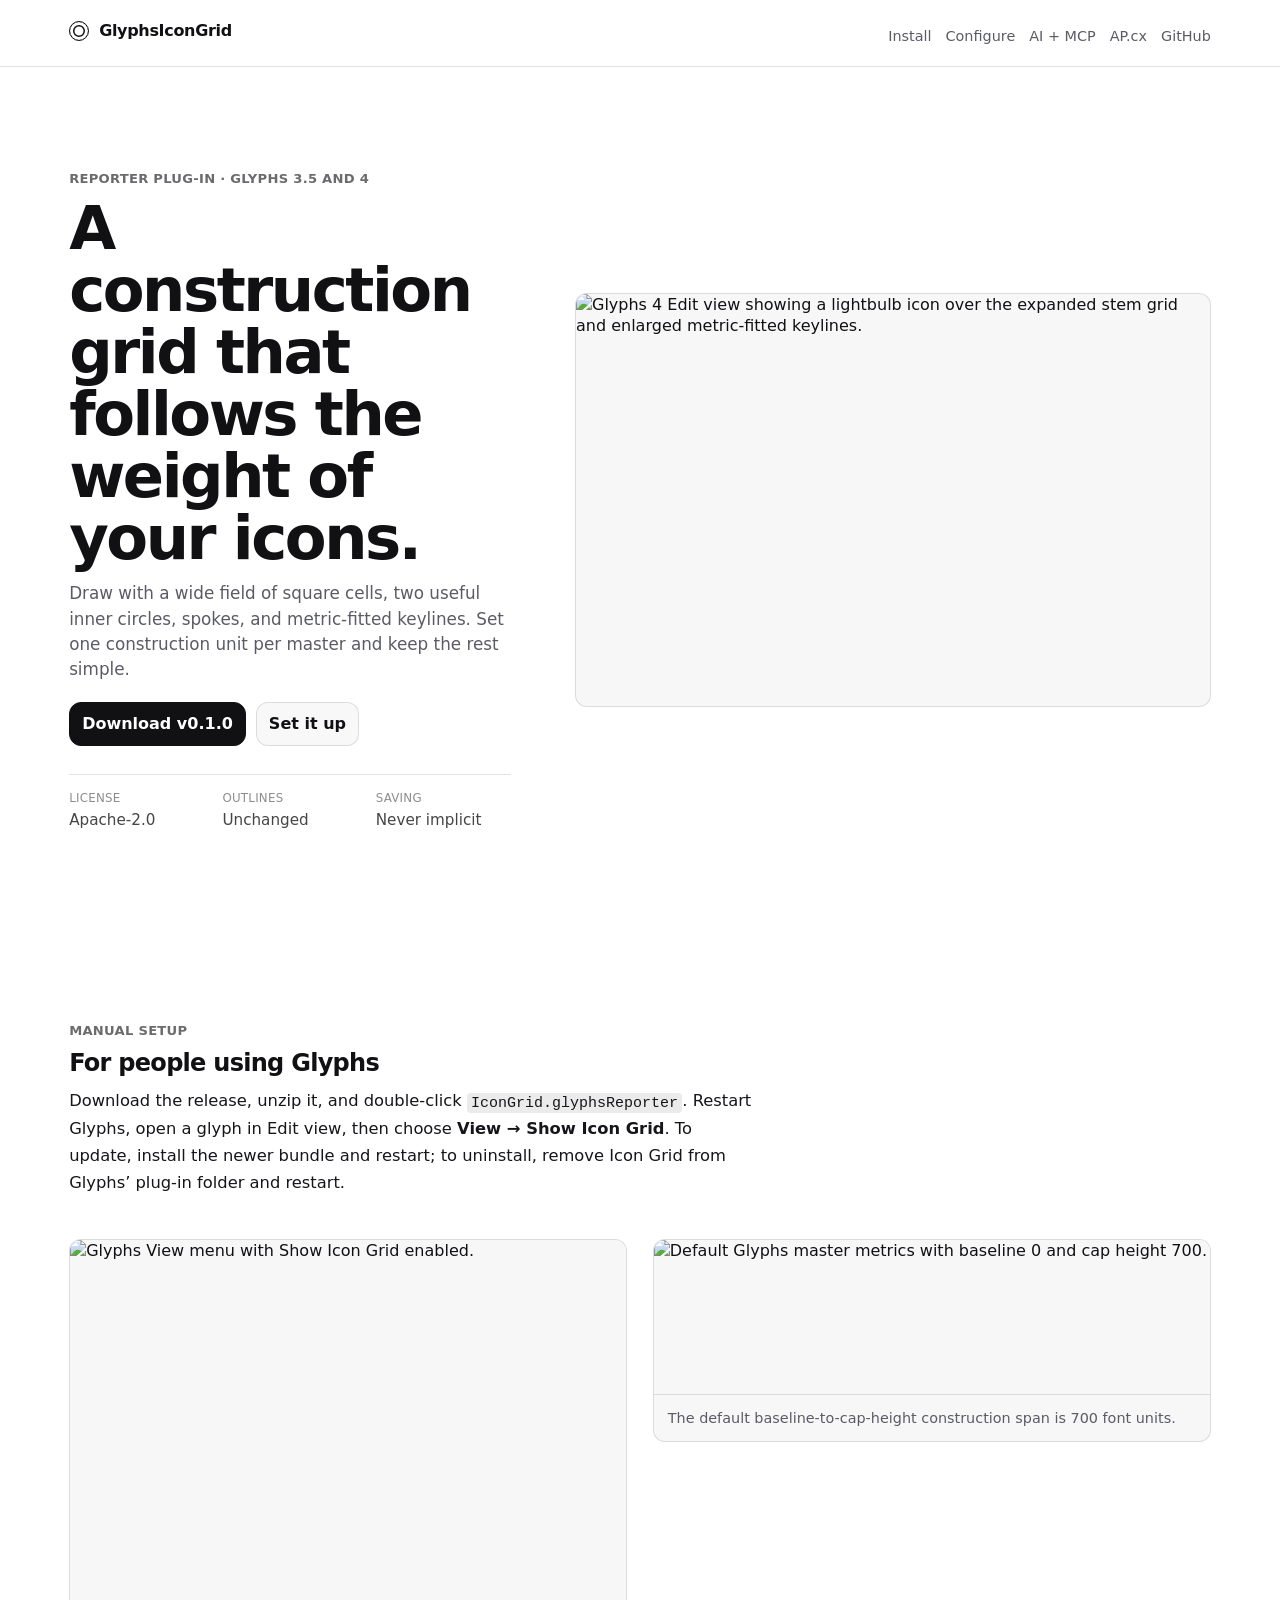
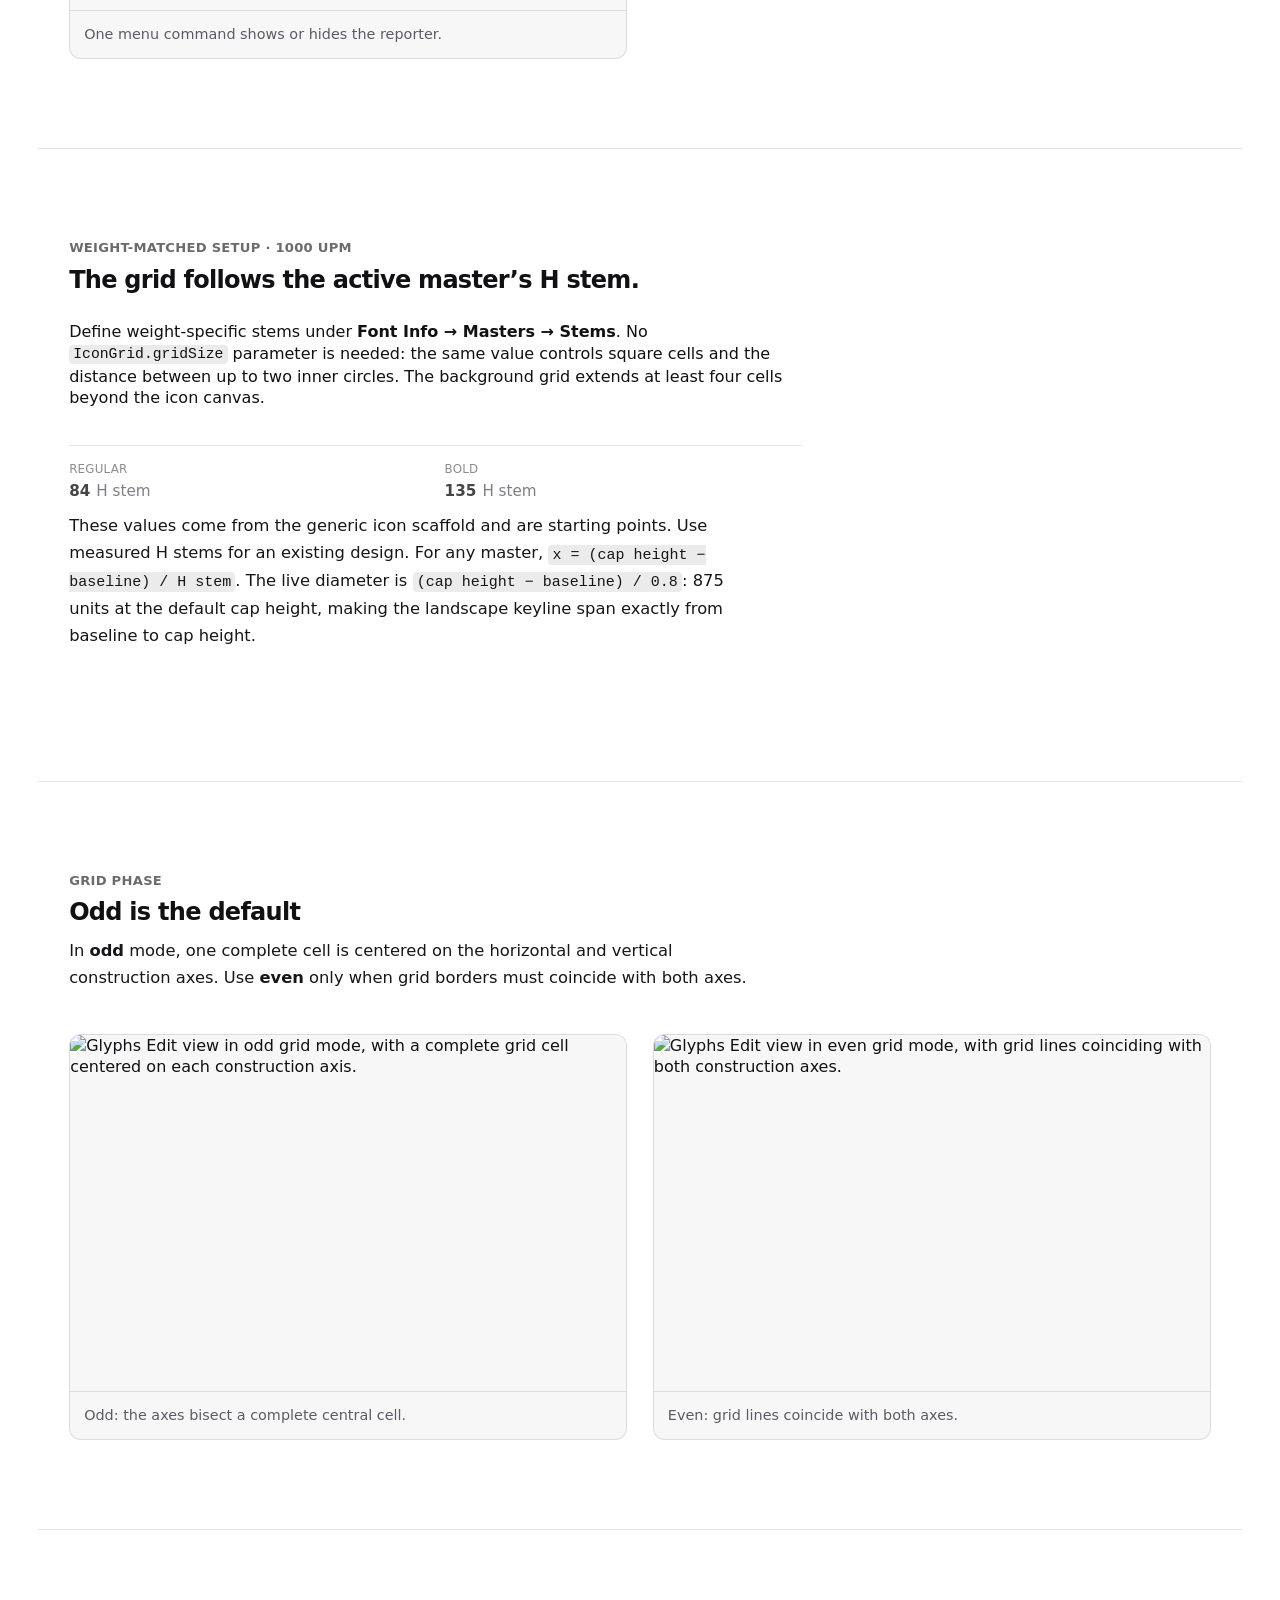
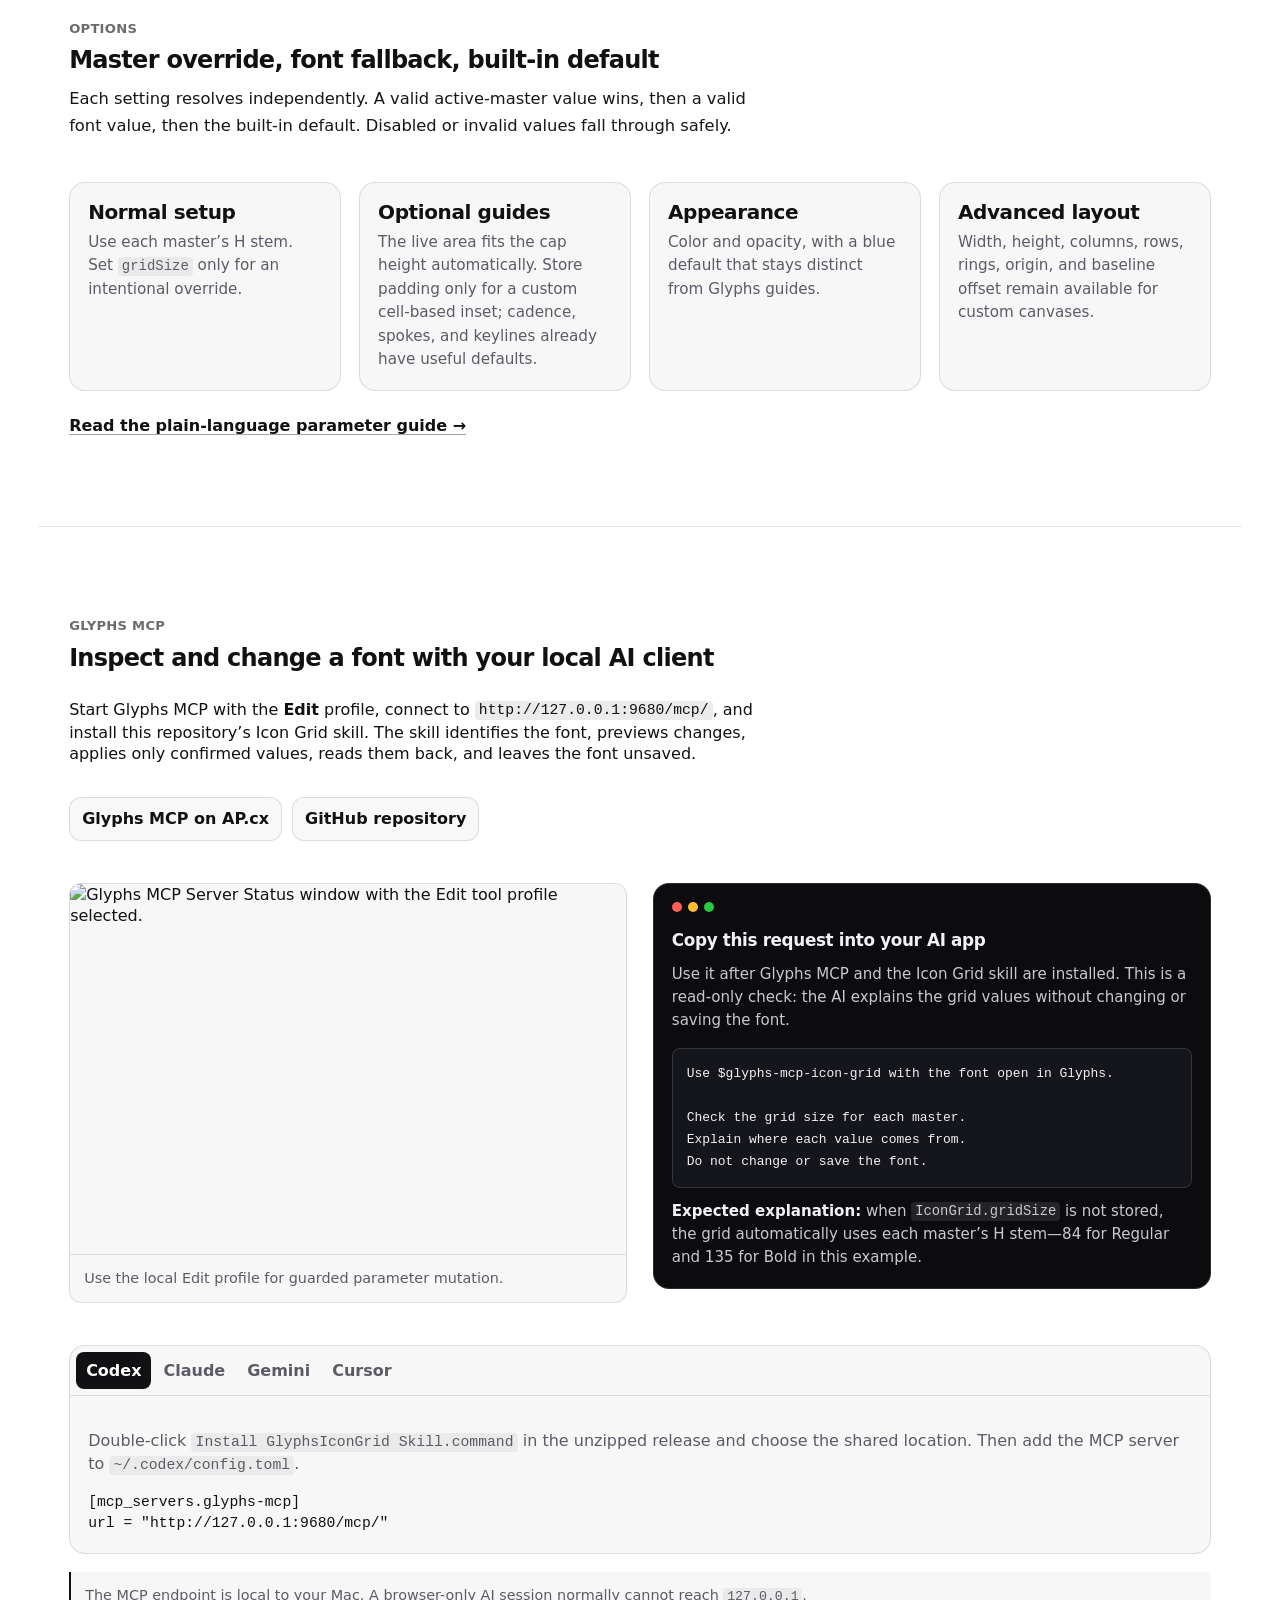
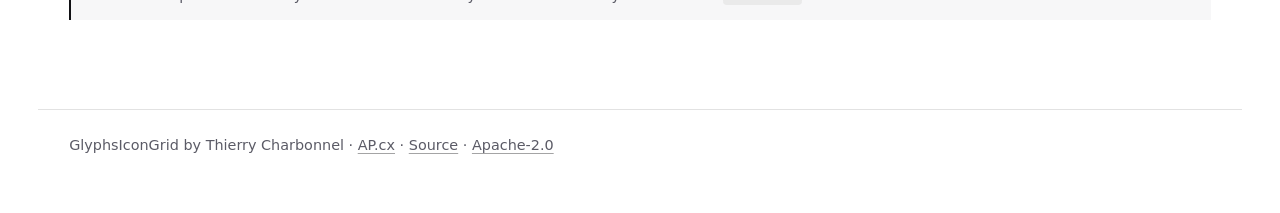
==== commit 9f6ce341: "Preserve grid comparison image proportions" ====
--- a/site/index.html
+++ b/site/index.html
@@ -91,10 +91,16 @@
         <h2>Odd is the default</h2>
         <p>In <strong>odd</strong> mode, one complete cell is centered on the horizontal and vertical construction axes. Use <strong>even</strong> only when grid borders must coincide with both axes.</p>
       </div>
-      <figure class="shot-card wide">
-        <img src="assets/images/odd-even-grid.png" width="1600" height="900" alt="Comparison of odd mode with a centered cell and even mode with grid lines on the construction axes.">
-        <figcaption>Odd: axes bisect a central cell. Even: axes coincide with grid lines.</figcaption>
-      </figure>
+      <div class="shot-grid two">
+        <figure class="shot-card">
+          <img src="assets/images/odd-grid.png" width="1600" height="1026" alt="Glyphs Edit view in odd grid mode, with a complete grid cell centered on each construction axis.">
+          <figcaption>Odd: the axes bisect a complete central cell.</figcaption>
+        </figure>
+        <figure class="shot-card">
+          <img src="assets/images/even-grid.png" width="1600" height="1026" alt="Glyphs Edit view in even grid mode, with grid lines coinciding with both construction axes.">
+          <figcaption>Even: grid lines coincide with both axes.</figcaption>
+        </figure>
+      </div>
     </section>
 
     <section class="section" aria-labelledby="options-title">
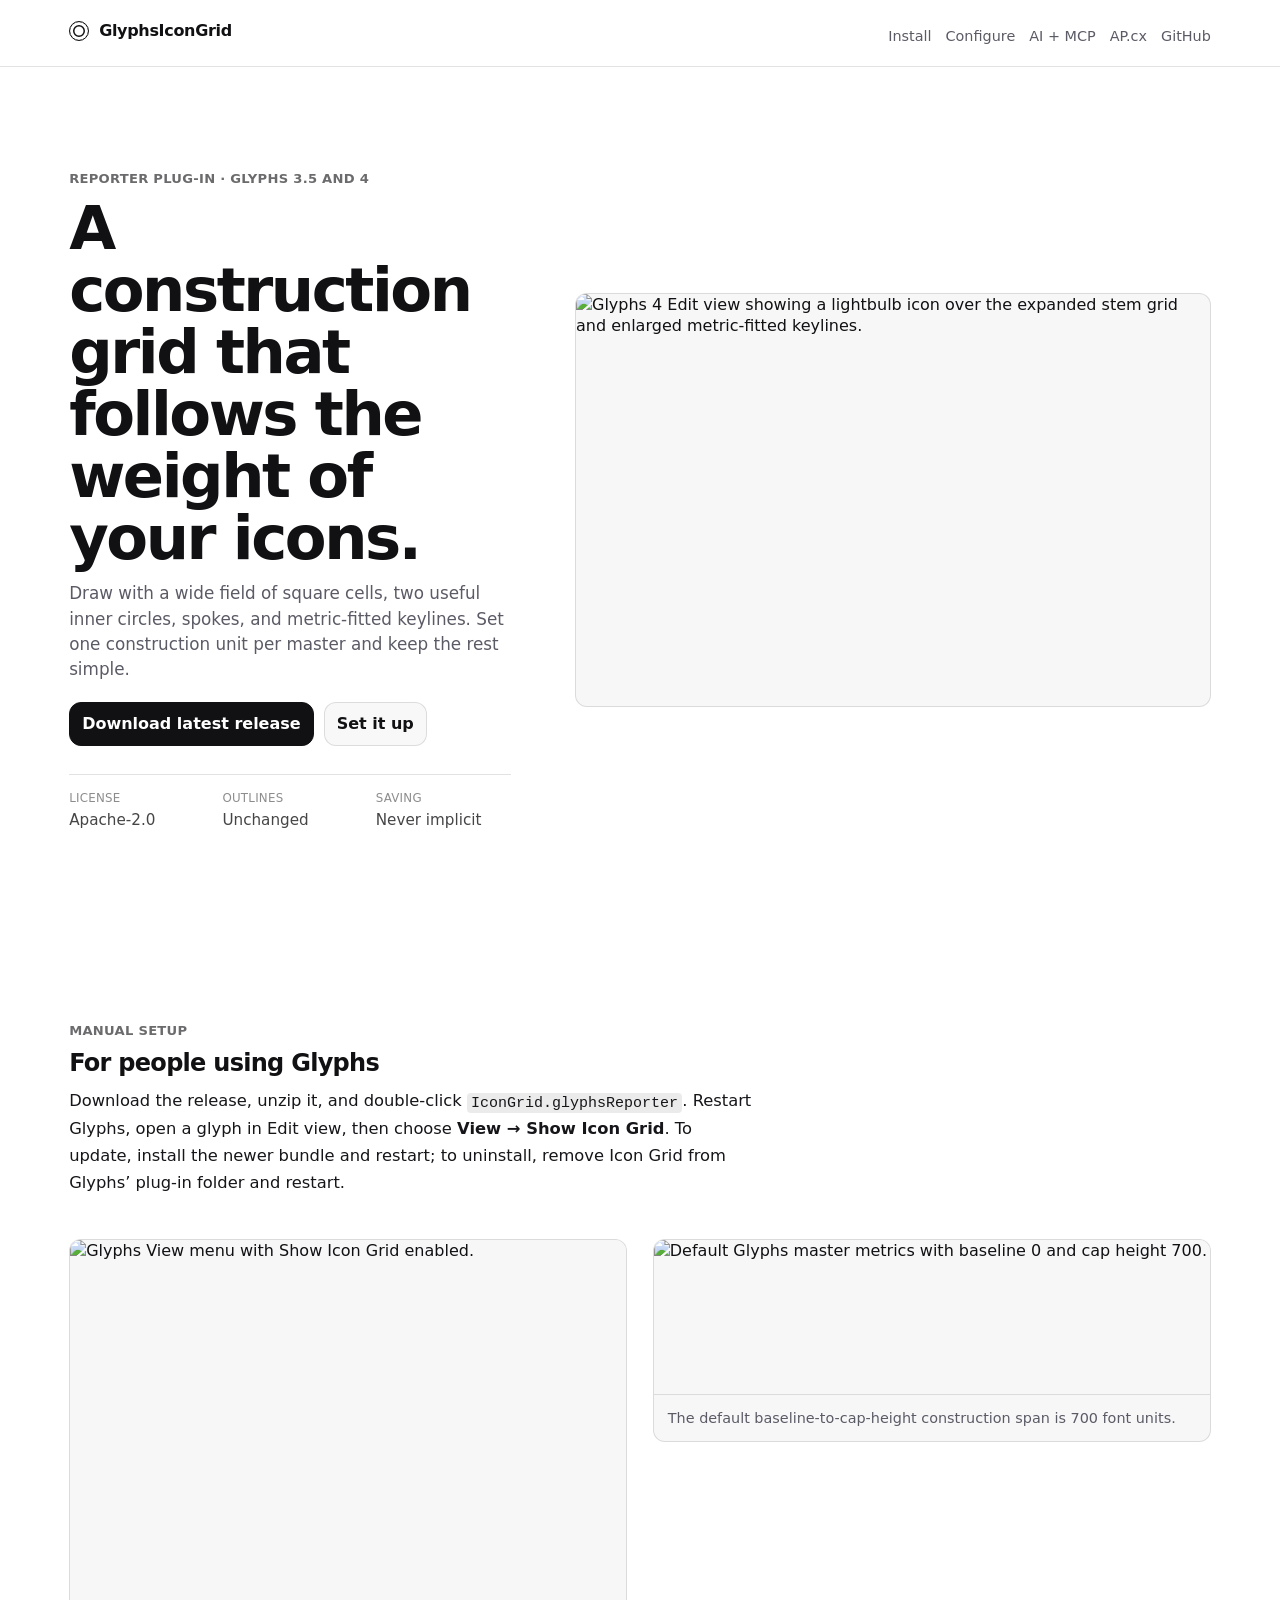
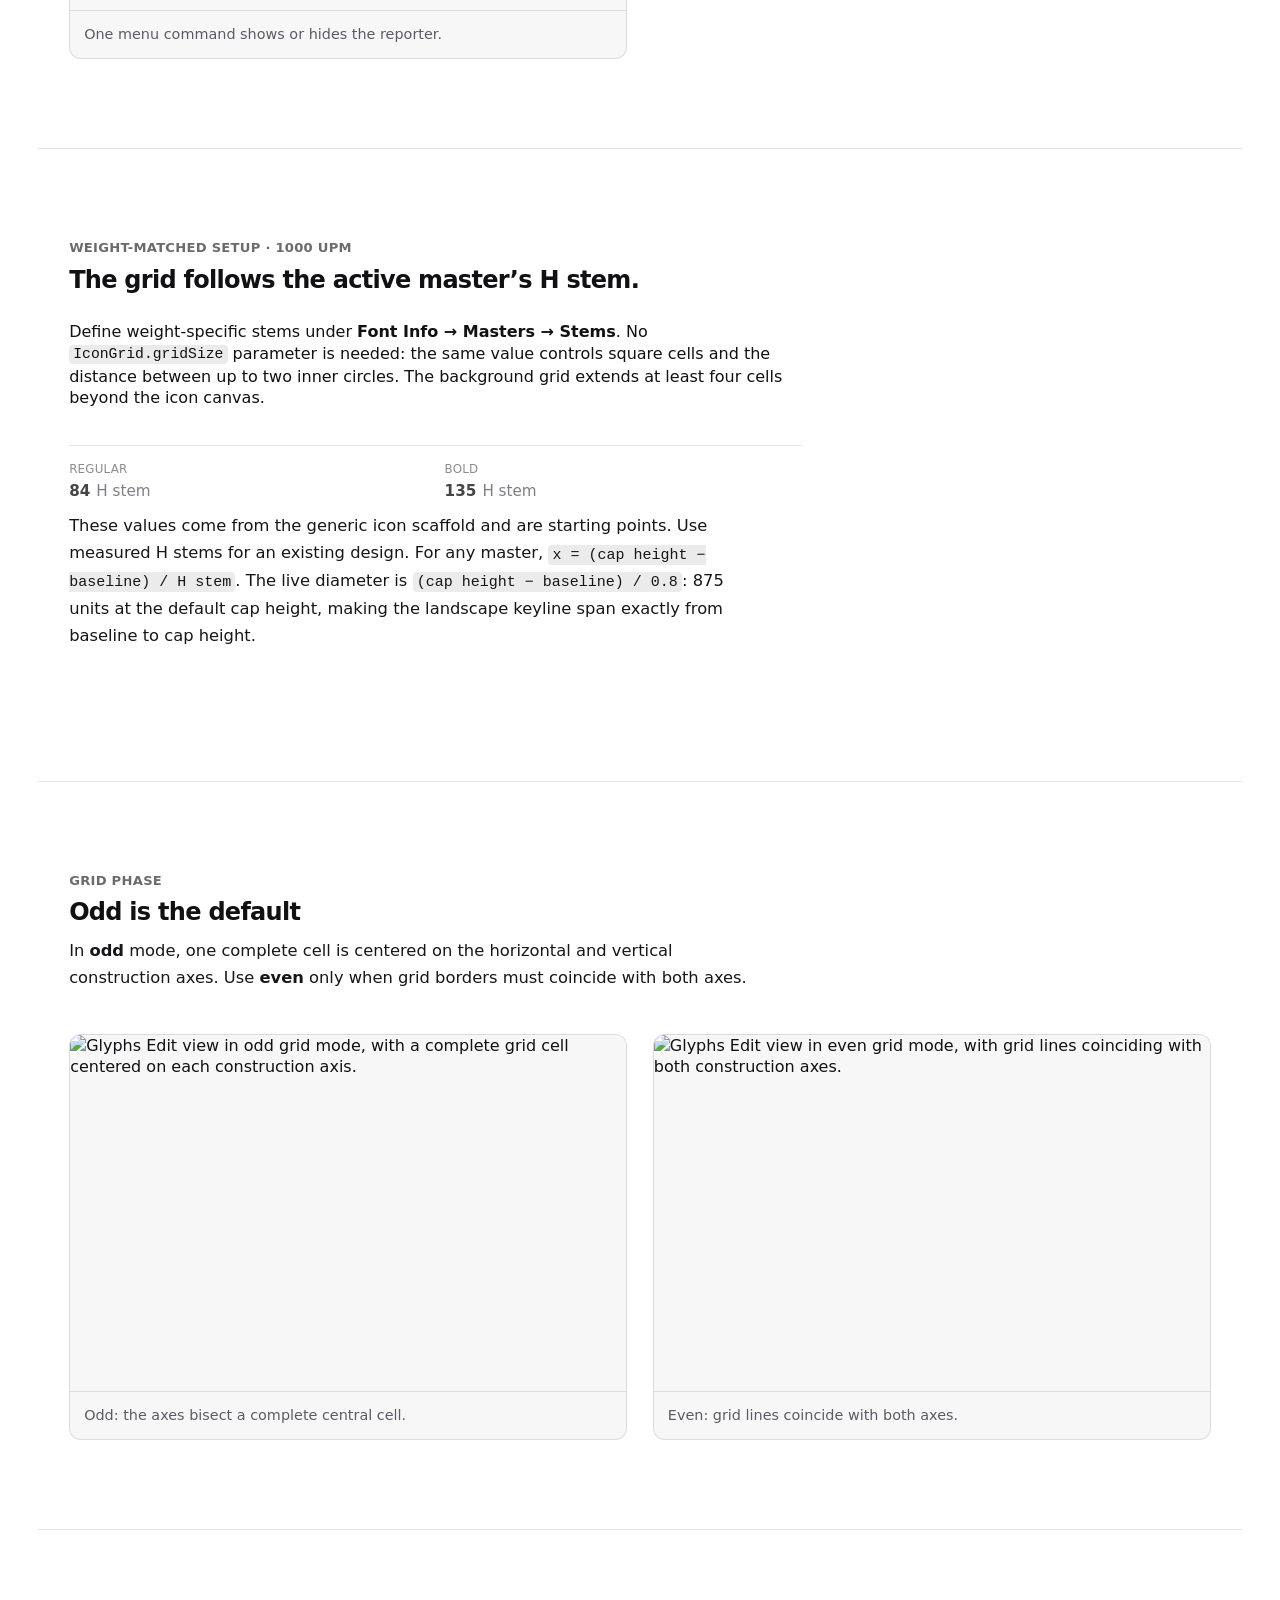
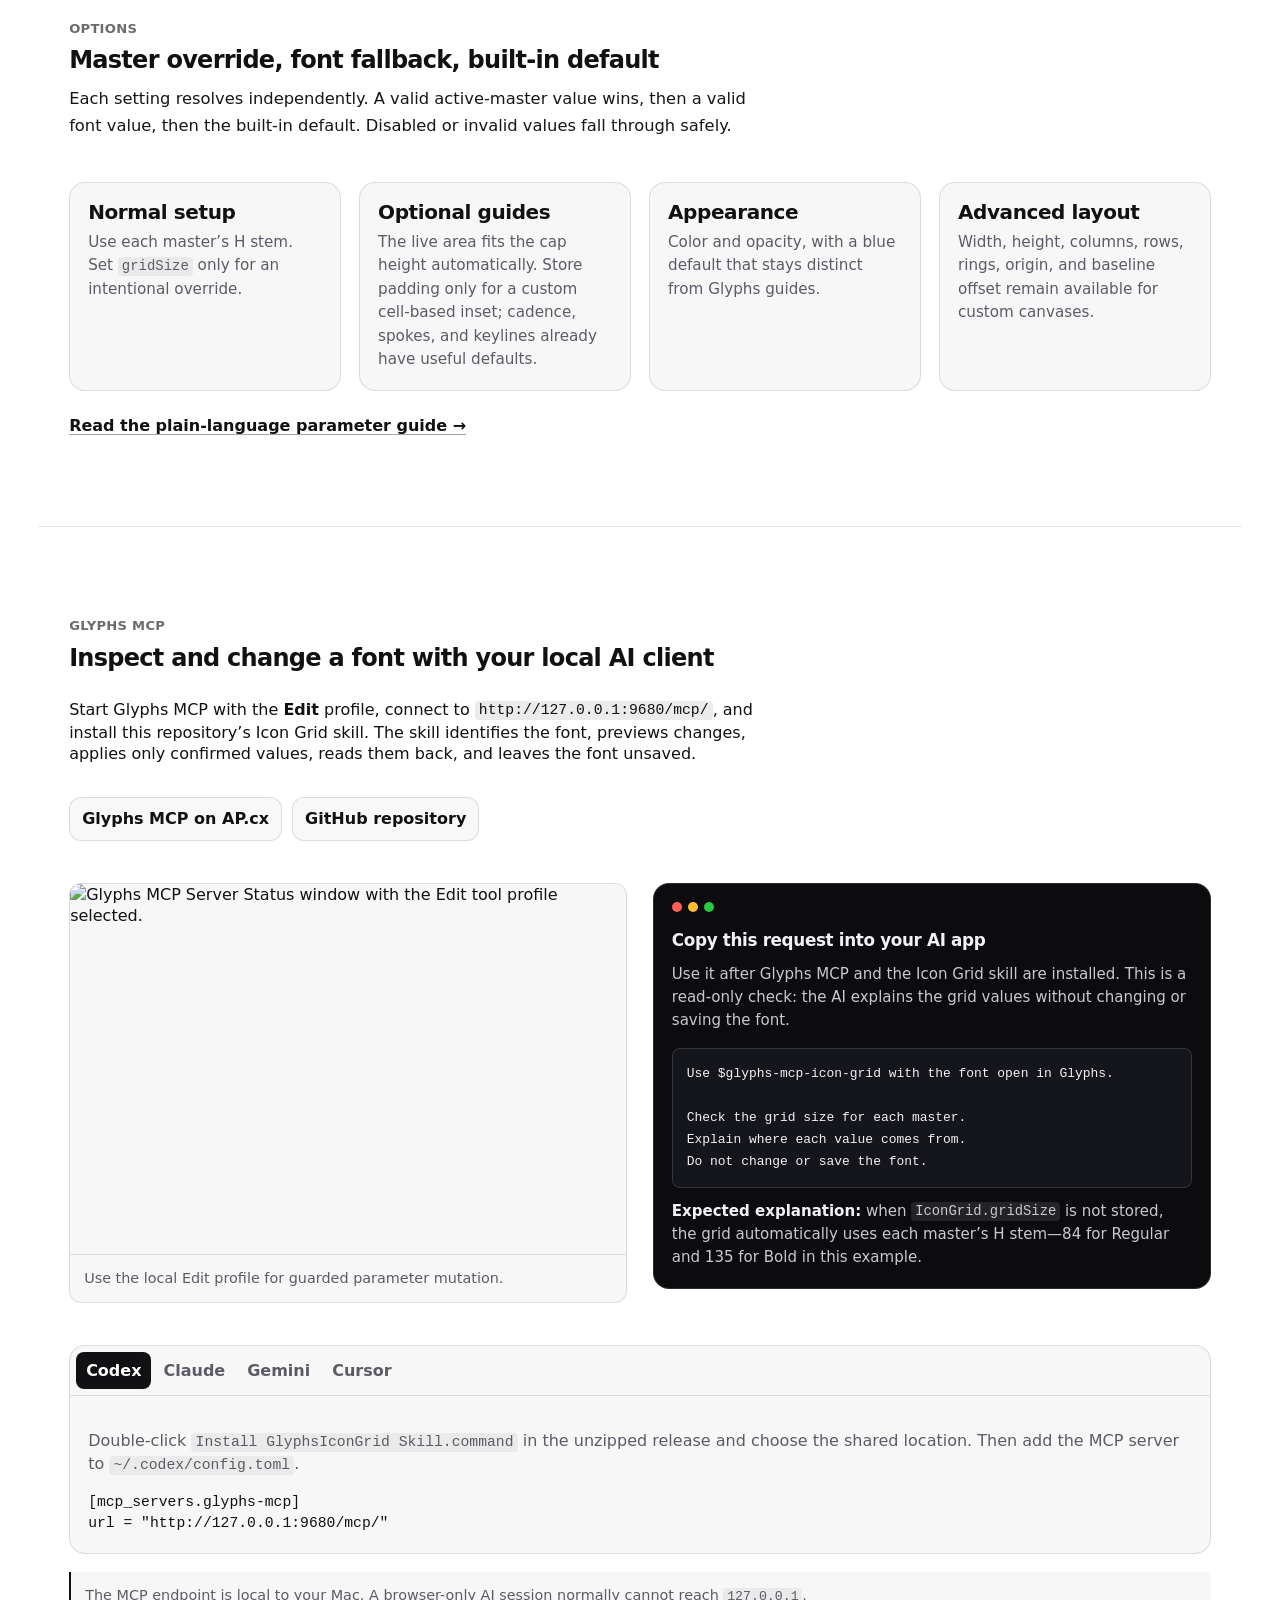
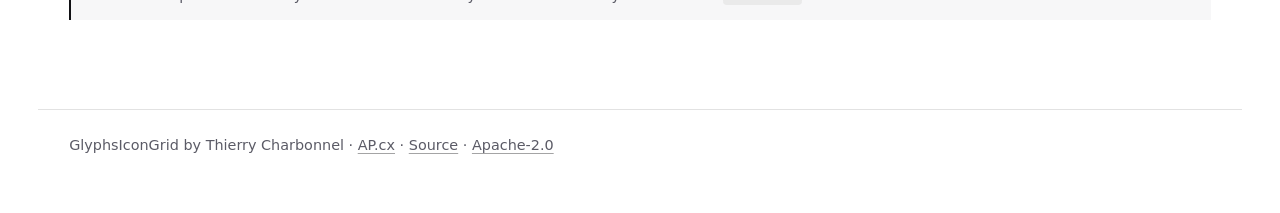
==== commit 04c57830: "Release hover safety update 0.1.1" ====
--- a/site/index.html
+++ b/site/index.html
@@ -40,7 +40,7 @@
         <h1>A construction grid that follows the weight of your icons.</h1>
         <p class="lede">Draw with a wide field of square cells, two useful inner circles, spokes, and metric-fitted keylines. Set one construction unit per master and keep the rest simple.</p>
         <div class="actions">
-          <a class="button primary" href="https://github.com/thierryc/GlyphsIconGrid/releases/latest">Download v0.1.0</a>
+          <a class="button primary" href="https://github.com/thierryc/GlyphsIconGrid/releases/latest">Download latest release</a>
           <a class="button secondary" href="#install">Set it up</a>
         </div>
         <dl class="hero-meta" aria-label="Plugin details">
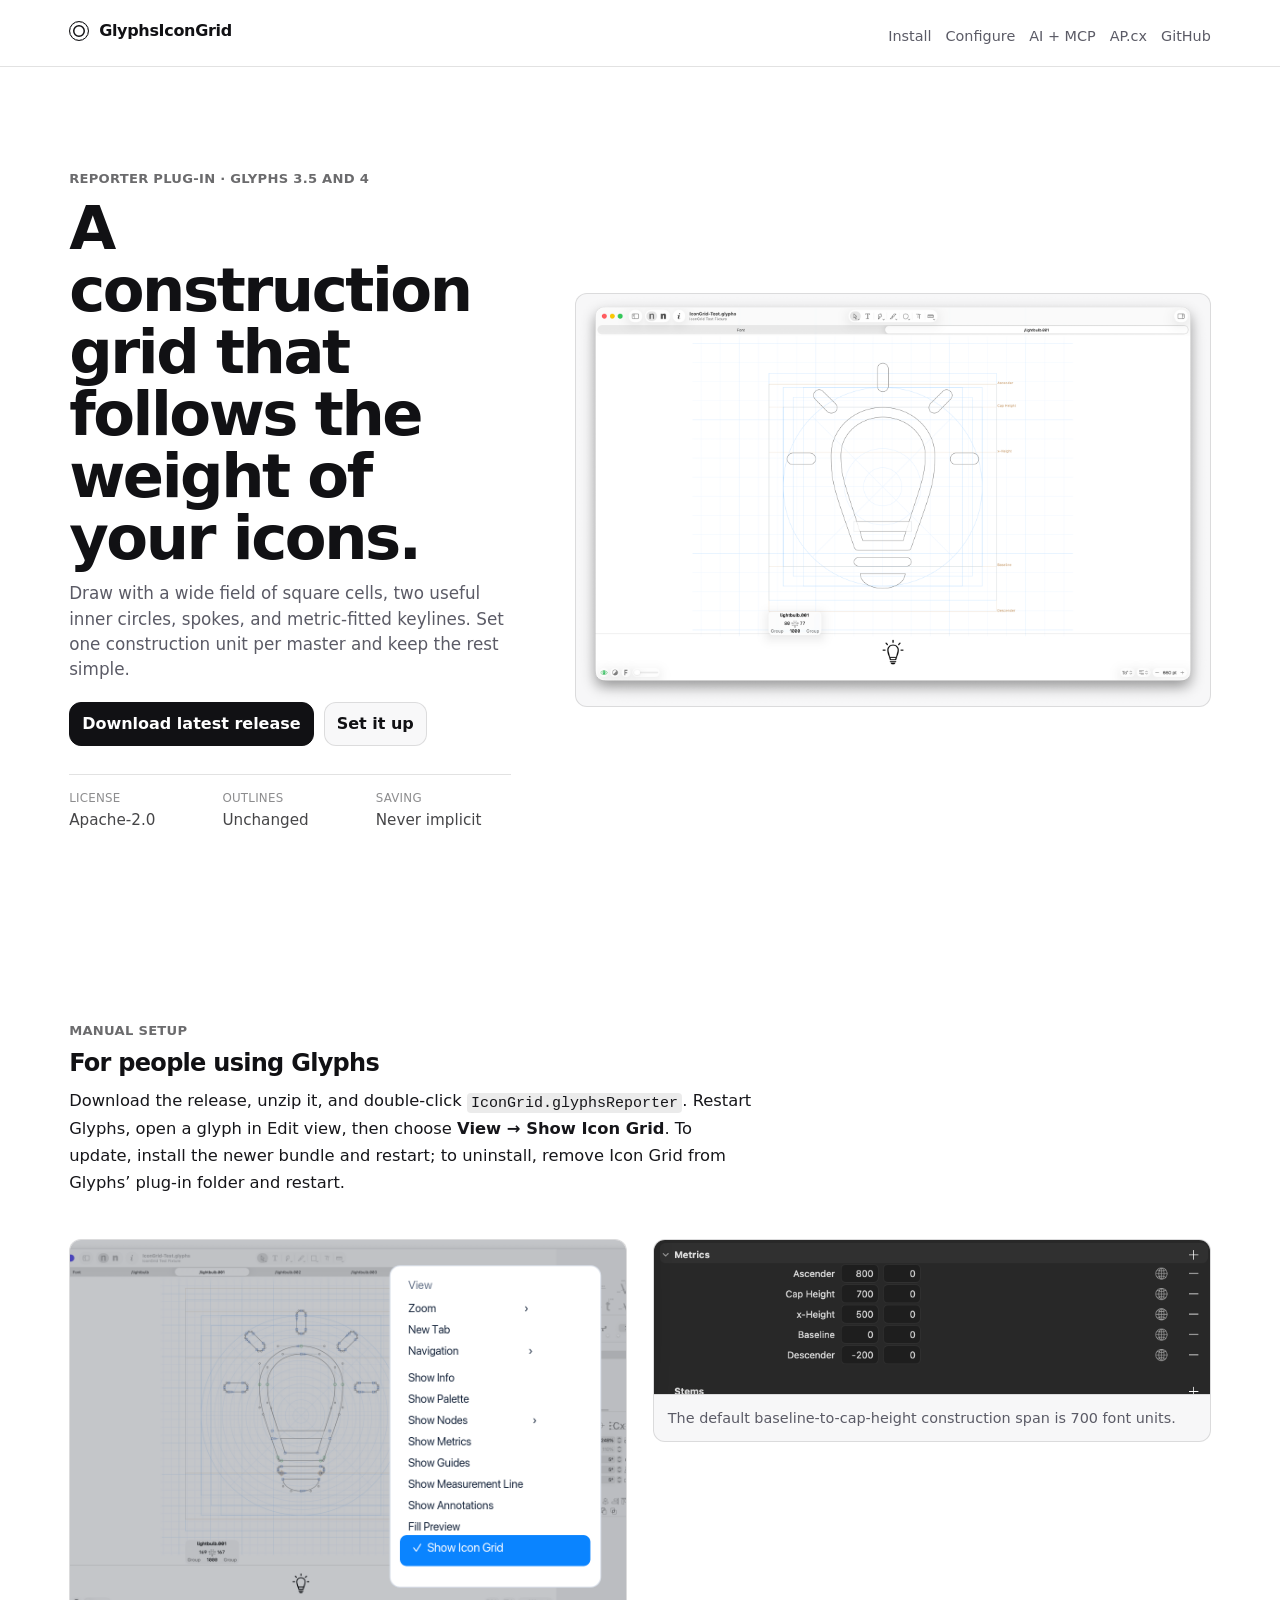
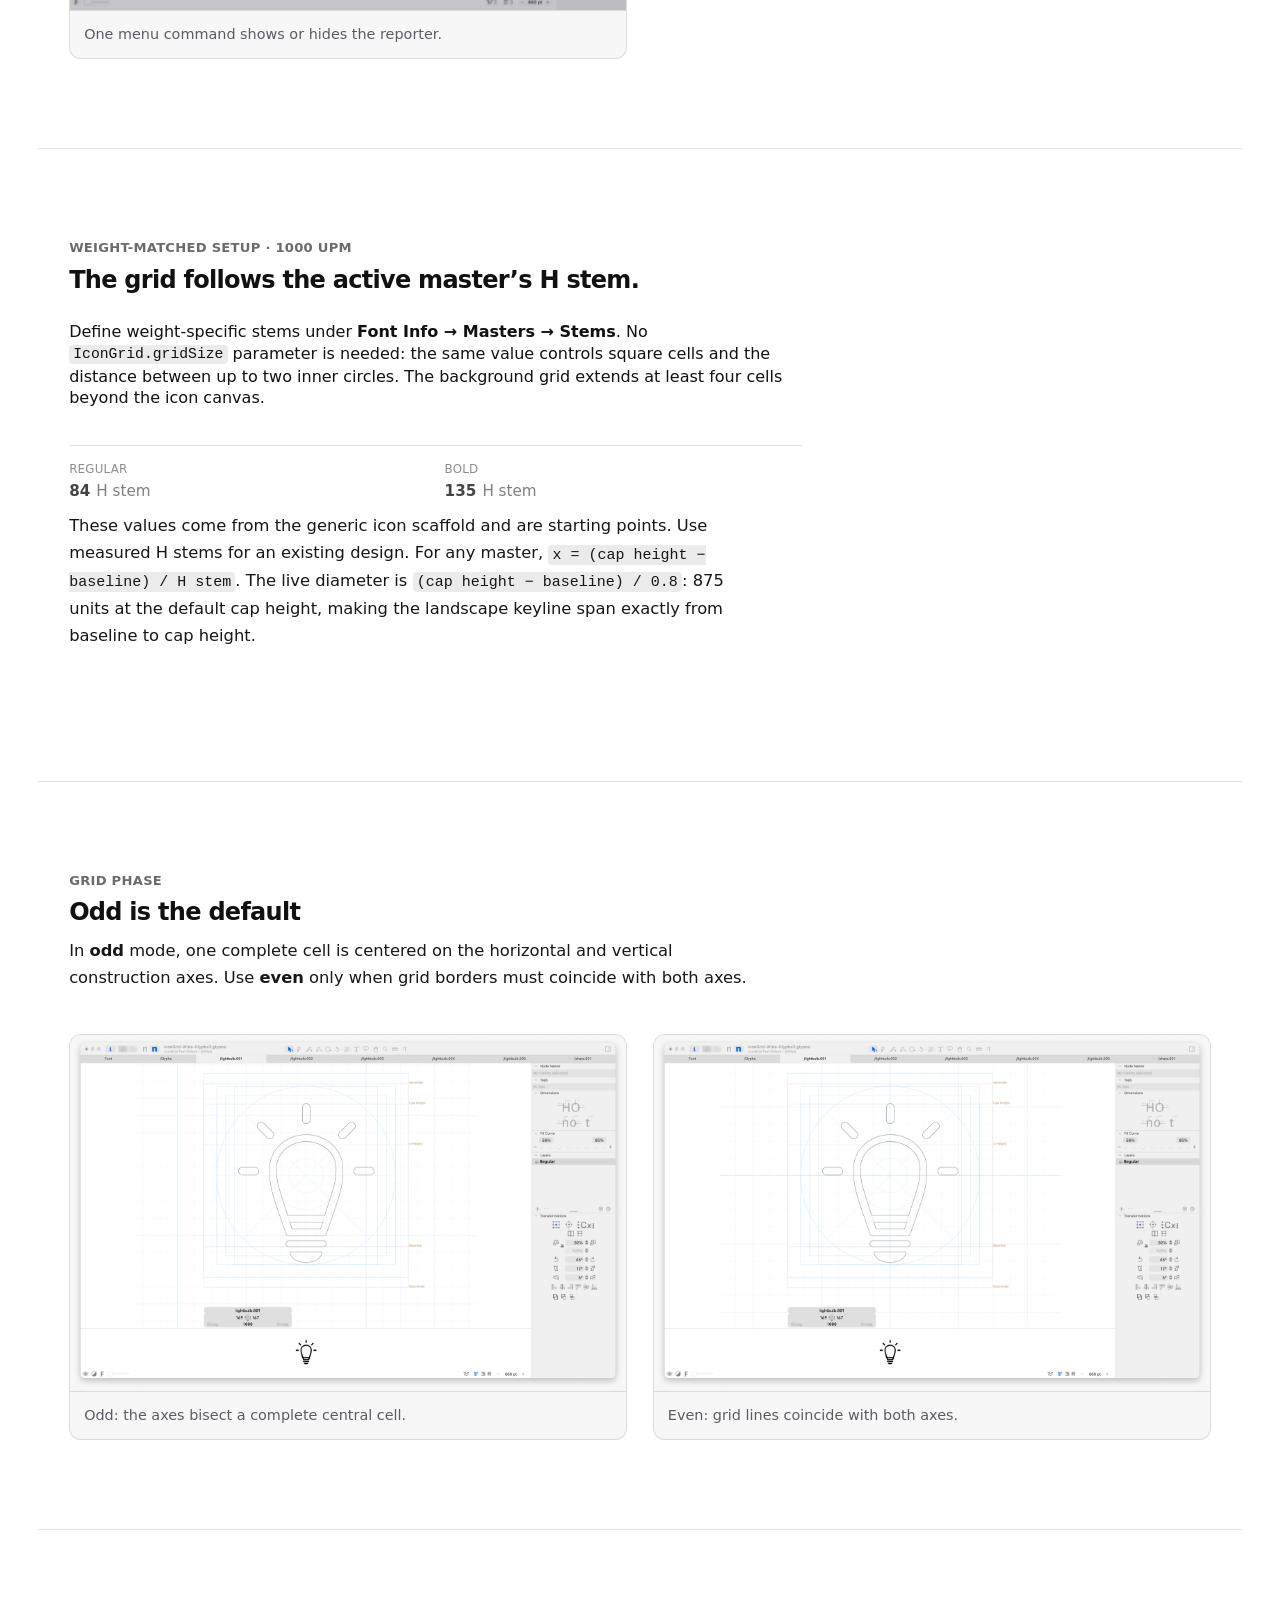
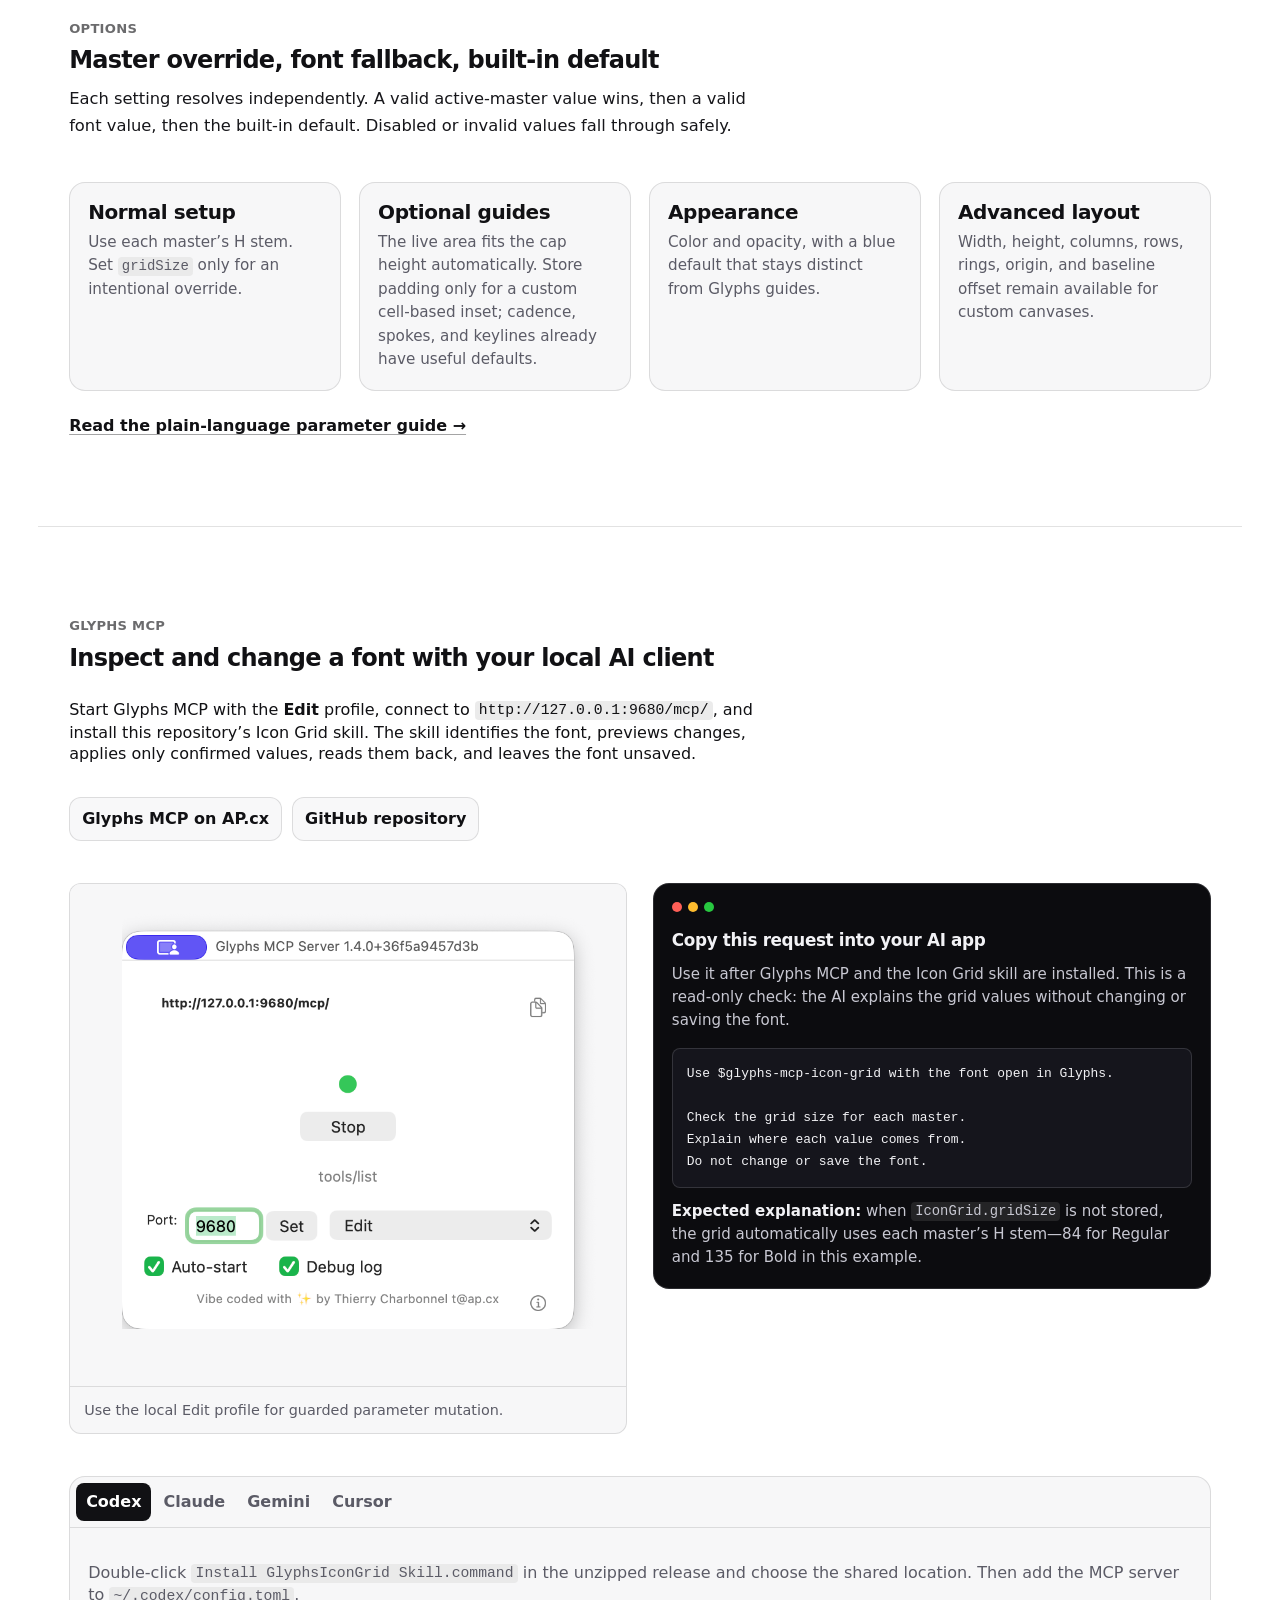
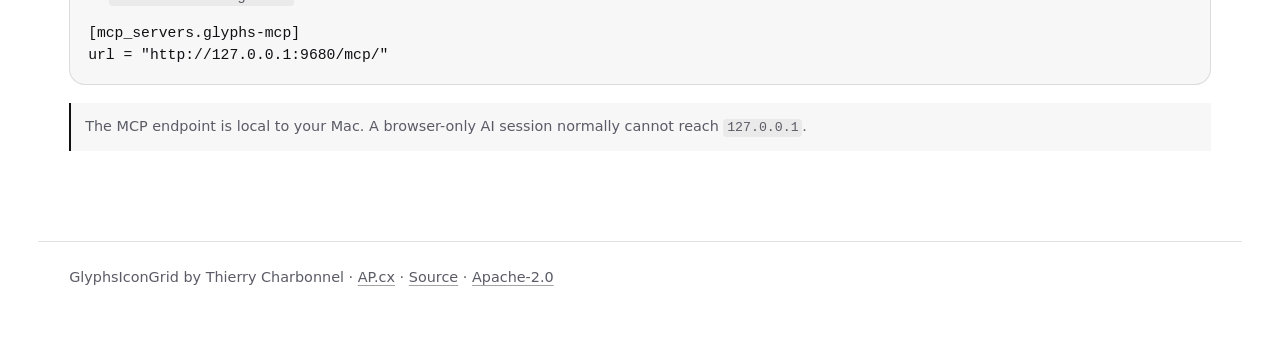
==== commit 83a82a24: "Fix website image previews" ====
--- a/site/index.html
+++ b/site/index.html
@@ -12,7 +12,7 @@
   <meta property="og:url" content="https://thierryc.github.io/GlyphsIconGrid/">
   <title>GlyphsIconGrid — construction grids for Glyphs</title>
   <link rel="icon" href="favicon.svg" type="image/svg+xml">
-  <link rel="stylesheet" href="styles.css">
+  <link rel="stylesheet" href="styles.css?v=0.1.1-2">
   <script src="site.js" defer></script>
 </head>
 <body>
@@ -50,7 +50,7 @@
         </dl>
       </div>
       <figure class="hero-shot">
-        <img src="assets/images/icon-grid-overview.png" width="1800" height="1170" alt="Glyphs 4 Edit view showing a lightbulb icon over the expanded stem grid and enlarged metric-fitted keylines.">
+        <img src="../docs/images/icon-grid-overview.png" width="1800" height="1170" alt="Glyphs 4 Edit view showing a lightbulb icon over the expanded stem grid and enlarged metric-fitted keylines.">
       </figure>
     </section>
 
@@ -62,11 +62,11 @@
       </div>
       <div class="shot-grid two">
         <figure class="shot-card">
-          <img src="assets/images/show-icon-grid-menu.png" width="1200" height="800" alt="Glyphs View menu with Show Icon Grid enabled.">
+          <img src="../docs/images/show-icon-grid-menu.png" width="1200" height="800" alt="Glyphs View menu with Show Icon Grid enabled.">
           <figcaption>One menu command shows or hides the reporter.</figcaption>
         </figure>
         <figure class="shot-card">
-          <img src="assets/images/default-metrics.png" width="1530" height="424" alt="Default Glyphs master metrics with baseline 0 and cap height 700.">
+          <img src="../docs/images/default-metrics.png" width="1530" height="424" alt="Default Glyphs master metrics with baseline 0 and cap height 700.">
           <figcaption>The default baseline-to-cap-height construction span is 700 font units.</figcaption>
         </figure>
       </div>
@@ -93,11 +93,11 @@
       </div>
       <div class="shot-grid two">
         <figure class="shot-card">
-          <img src="assets/images/odd-grid.png" width="1600" height="1026" alt="Glyphs Edit view in odd grid mode, with a complete grid cell centered on each construction axis.">
+          <img src="../docs/images/odd-grid.png" width="1600" height="1026" alt="Glyphs Edit view in odd grid mode, with a complete grid cell centered on each construction axis.">
           <figcaption>Odd: the axes bisect a complete central cell.</figcaption>
         </figure>
         <figure class="shot-card">
-          <img src="assets/images/even-grid.png" width="1600" height="1026" alt="Glyphs Edit view in even grid mode, with grid lines coinciding with both construction axes.">
+          <img src="../docs/images/even-grid.png" width="1600" height="1026" alt="Glyphs Edit view in even grid mode, with grid lines coinciding with both construction axes.">
           <figcaption>Even: grid lines coincide with both axes.</figcaption>
         </figure>
       </div>
@@ -129,8 +129,8 @@
         </div>
       </div>
       <div class="shot-grid two">
-        <figure class="shot-card">
-          <img src="assets/images/glyphs-mcp-edit-profile.png" width="1200" height="800" alt="Glyphs MCP Server Status window with the Edit tool profile selected.">
+        <figure class="shot-card mcp-status-shot">
+          <img src="../docs/images/glyphs-mcp-edit-profile-1.4.png" width="828" height="740" alt="Glyphs MCP Server Status window with the Edit tool profile selected.">
           <figcaption>Use the local Edit profile for guarded parameter mutation.</figcaption>
         </figure>
         <div class="terminal-card" aria-labelledby="example-request-title">
--- a/site/styles.css
+++ b/site/styles.css
@@ -381,6 +381,10 @@
   height: auto;
   margin-inline: auto;
   background: var(--surface-2);
+}
+
+.mcp-status-shot img {
+  padding: clamp(14px, 2.4vw, 24px);
 }
 
 .shot-card figcaption {
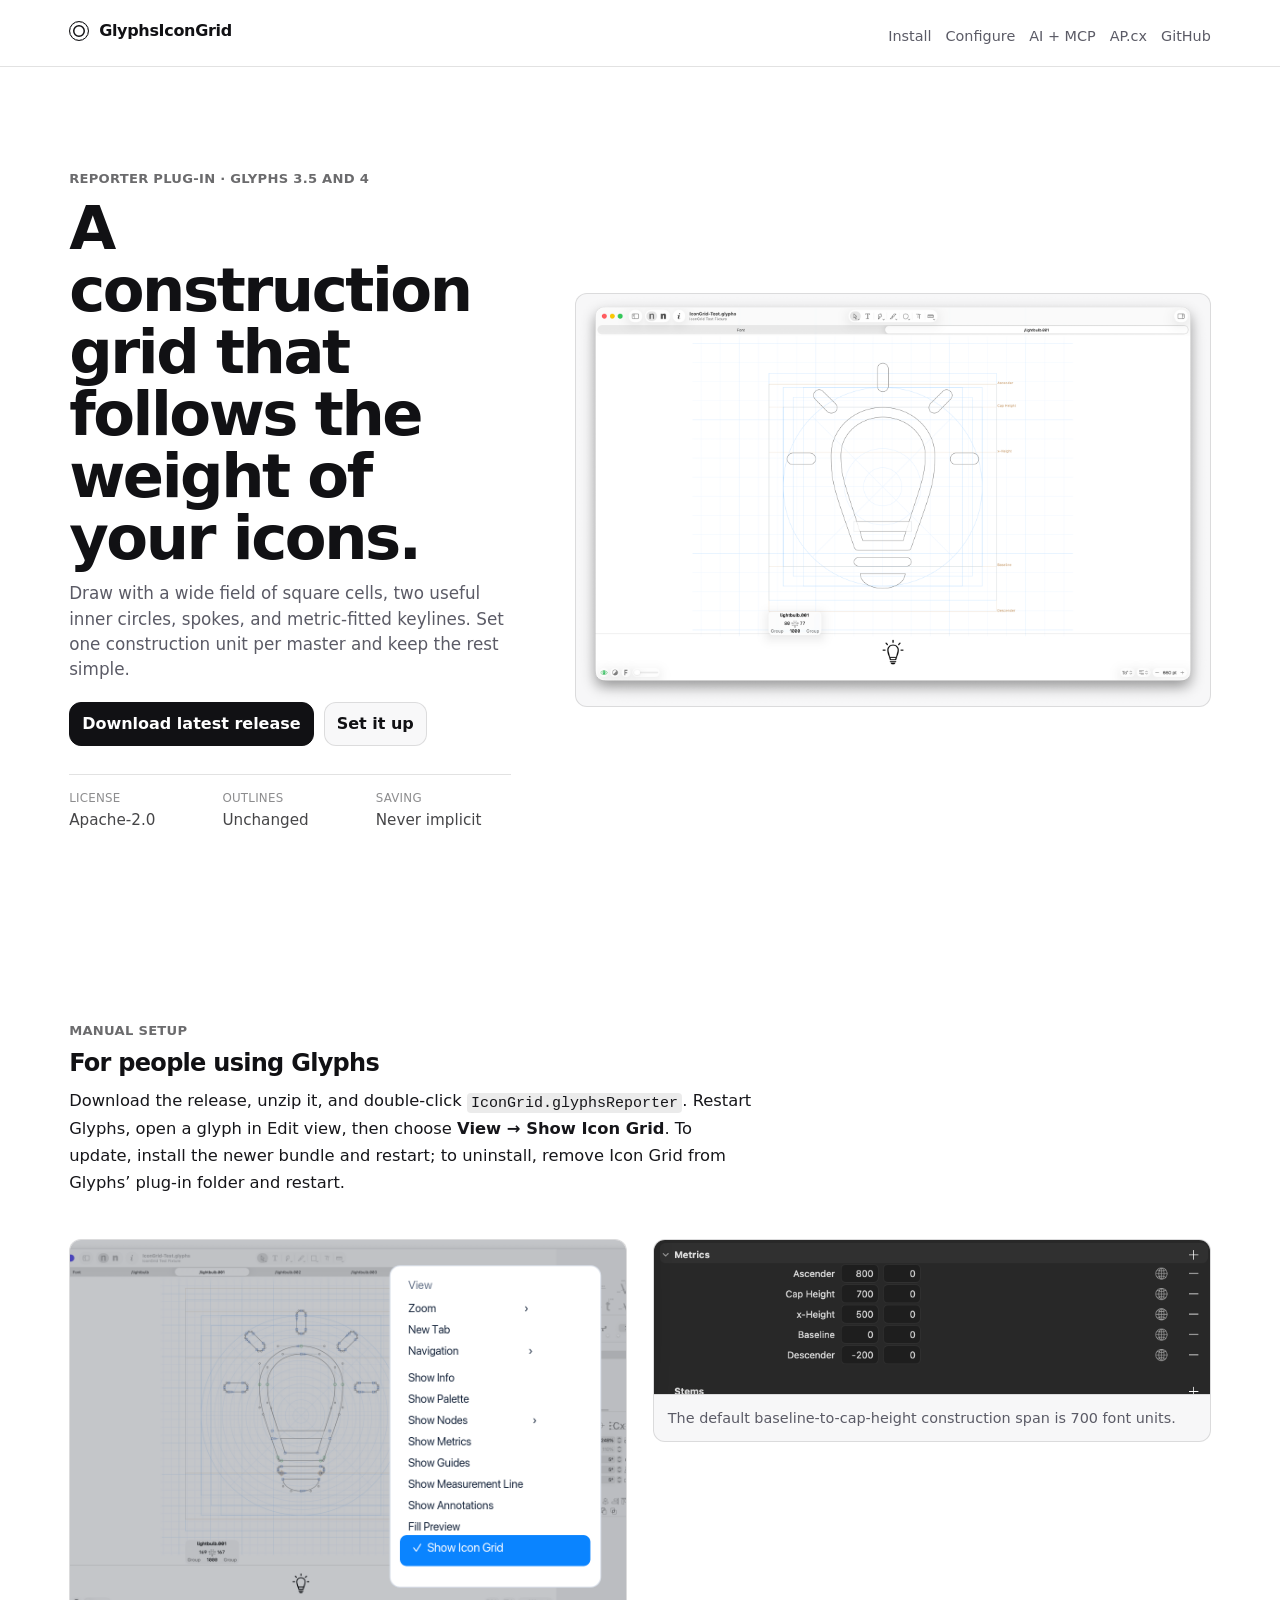
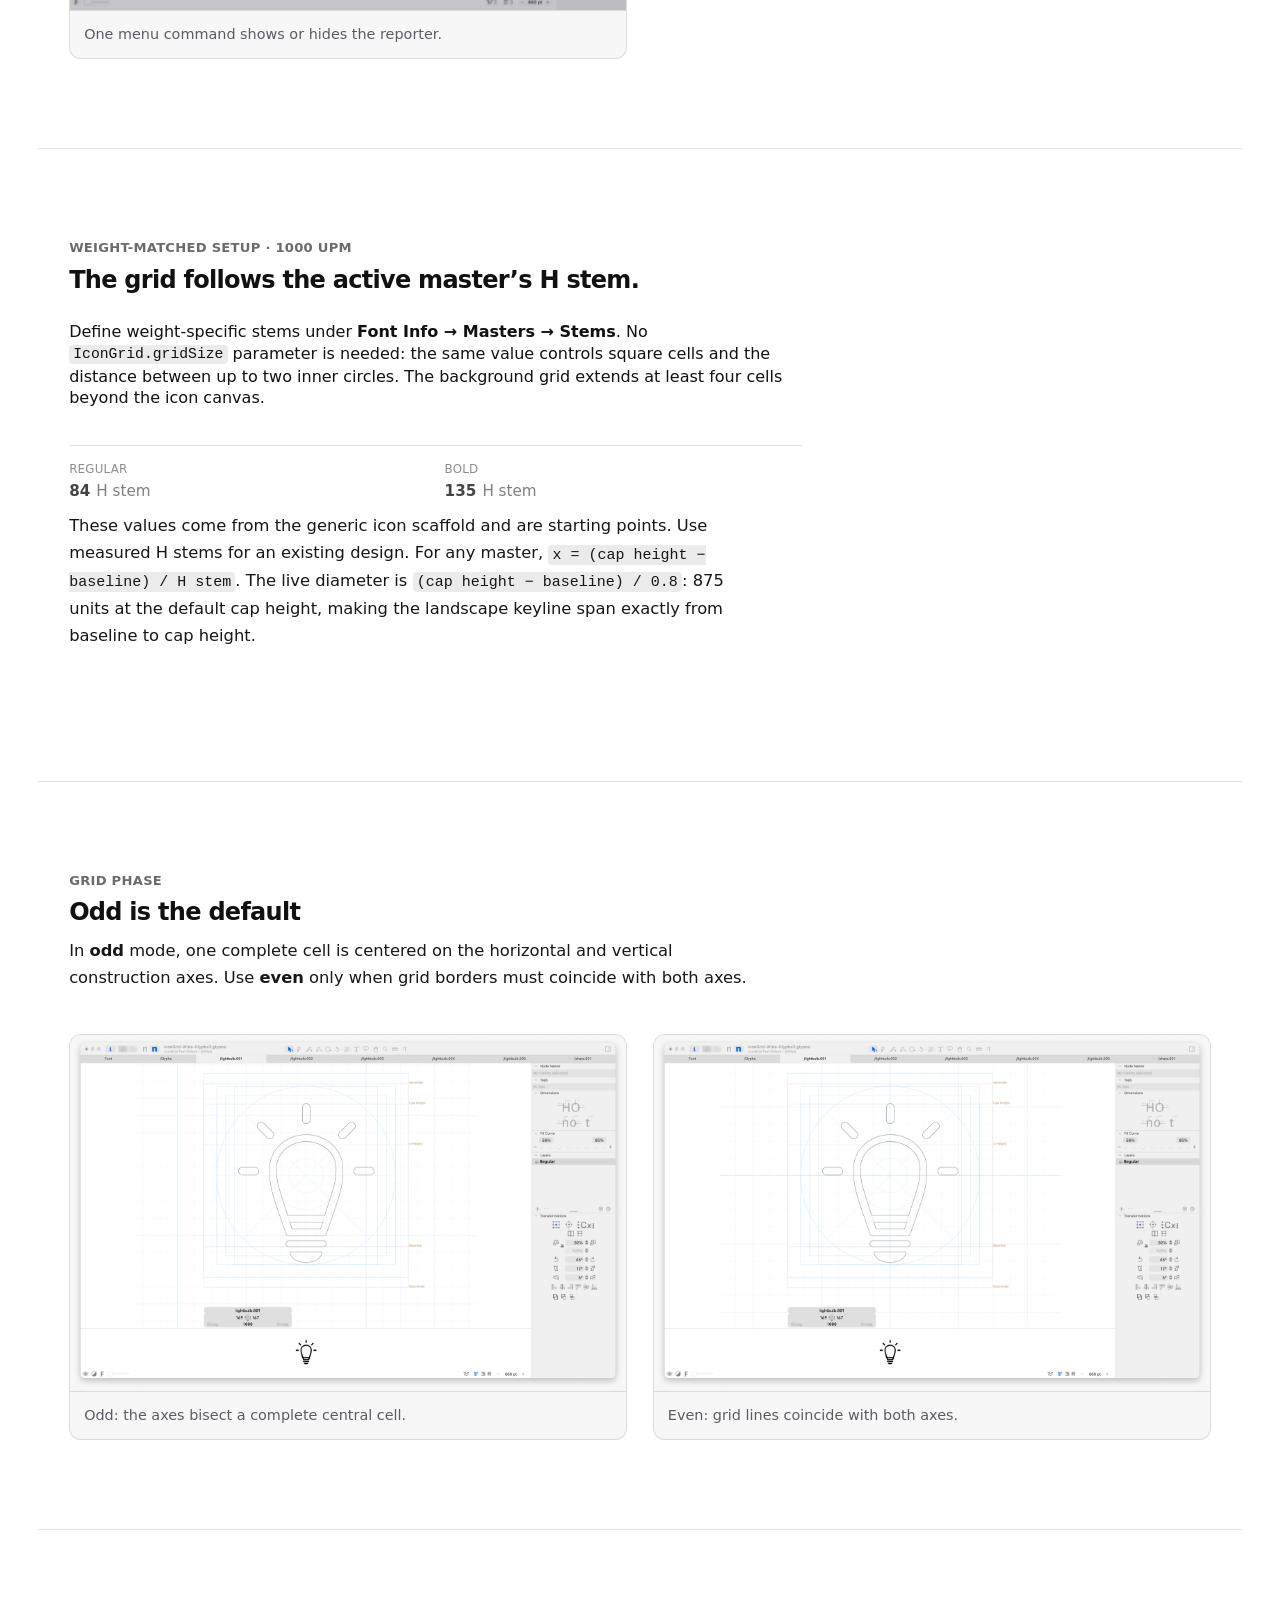
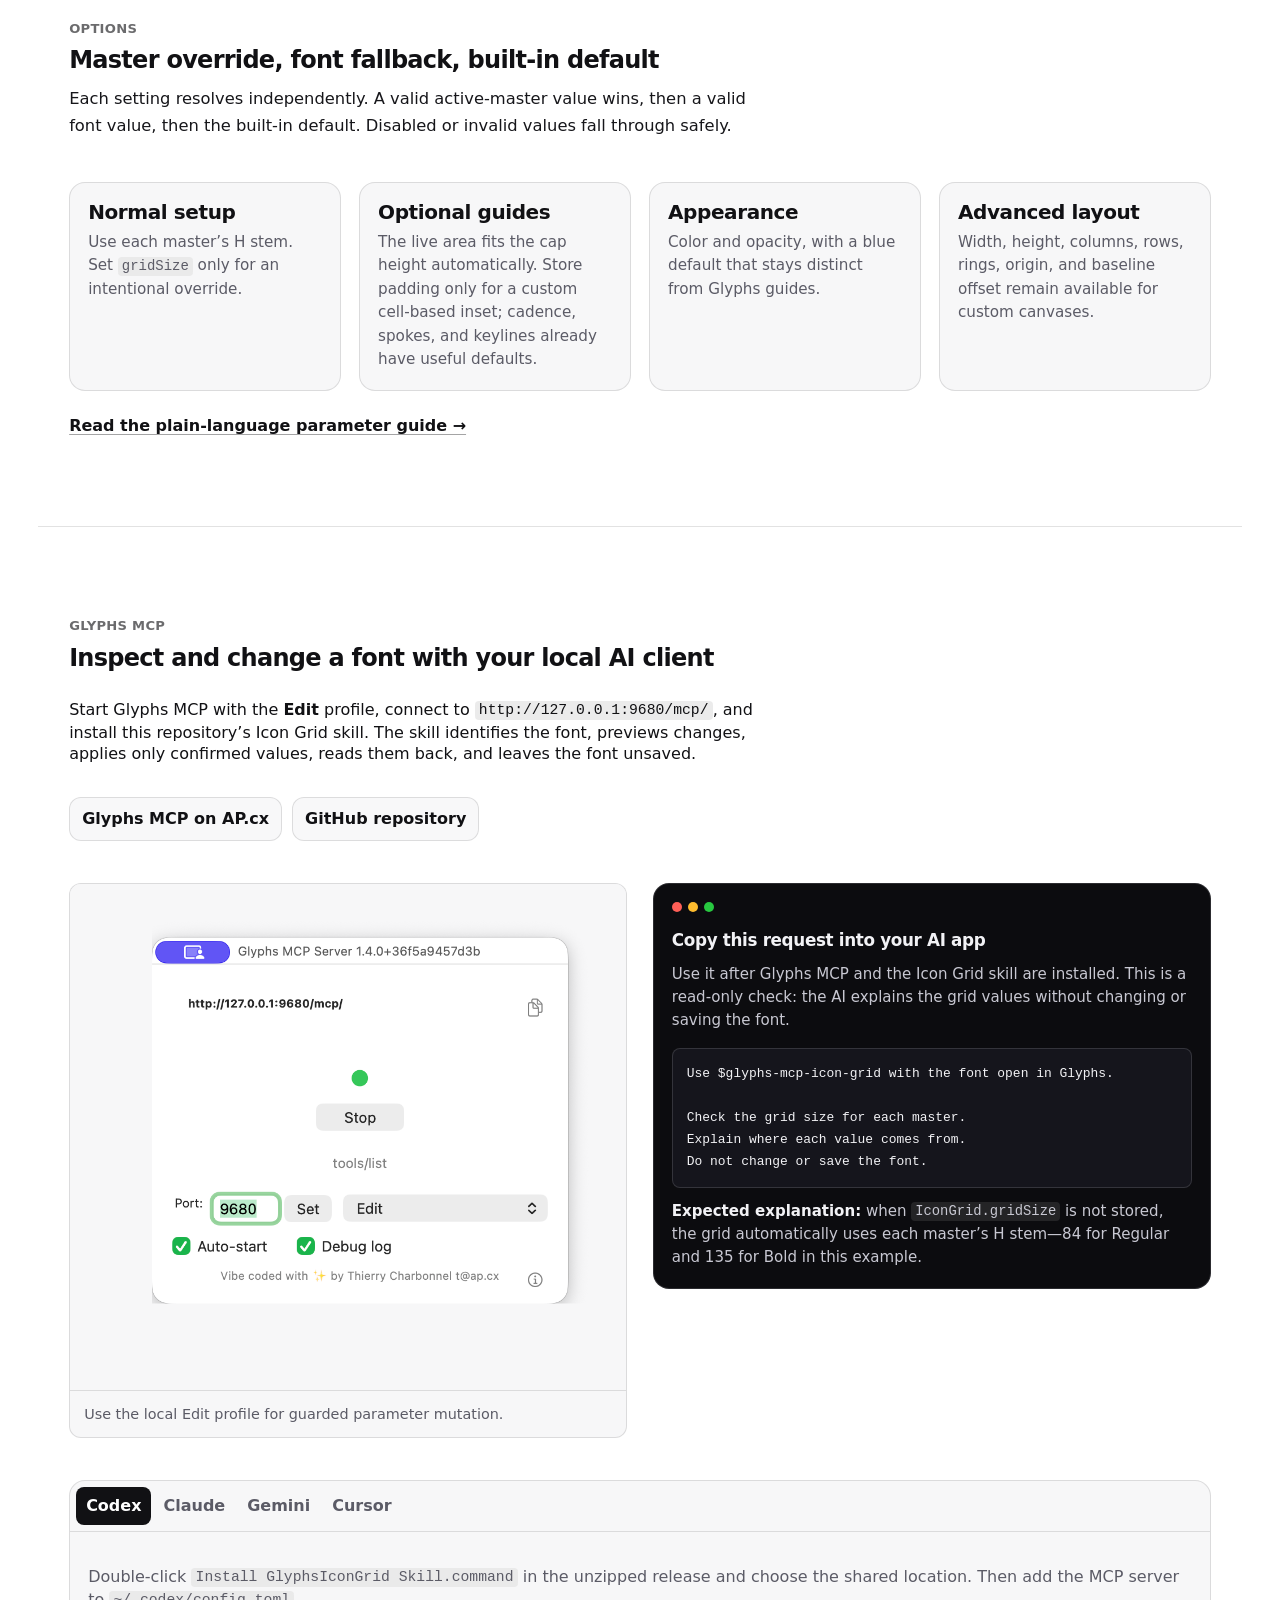
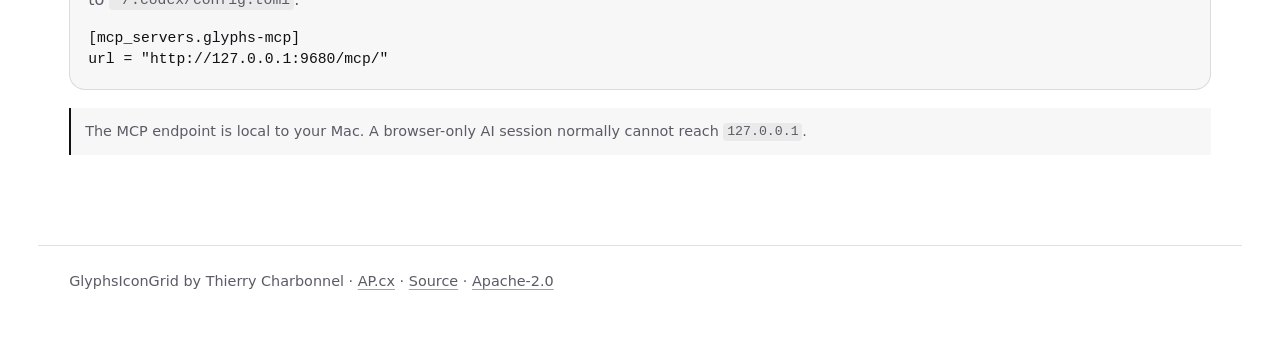
==== commit 1e64843d: "Preserve MCP screenshot shadow" ====
--- a/site/index.html
+++ b/site/index.html
@@ -12,7 +12,7 @@
   <meta property="og:url" content="https://thierryc.github.io/GlyphsIconGrid/">
   <title>GlyphsIconGrid — construction grids for Glyphs</title>
   <link rel="icon" href="favicon.svg" type="image/svg+xml">
-  <link rel="stylesheet" href="styles.css?v=0.1.1-2">
+  <link rel="stylesheet" href="styles.css?v=0.1.1-3">
   <script src="site.js" defer></script>
 </head>
 <body>
--- a/site/styles.css
+++ b/site/styles.css
@@ -384,7 +384,11 @@
 }
 
 .mcp-status-shot img {
-  padding: clamp(14px, 2.4vw, 24px);
+  padding:
+    clamp(18px, 3vw, 32px)
+    clamp(18px, 3vw, 32px)
+    clamp(32px, 5vw, 56px)
+    clamp(32px, 5vw, 56px);
 }
 
 .shot-card figcaption {
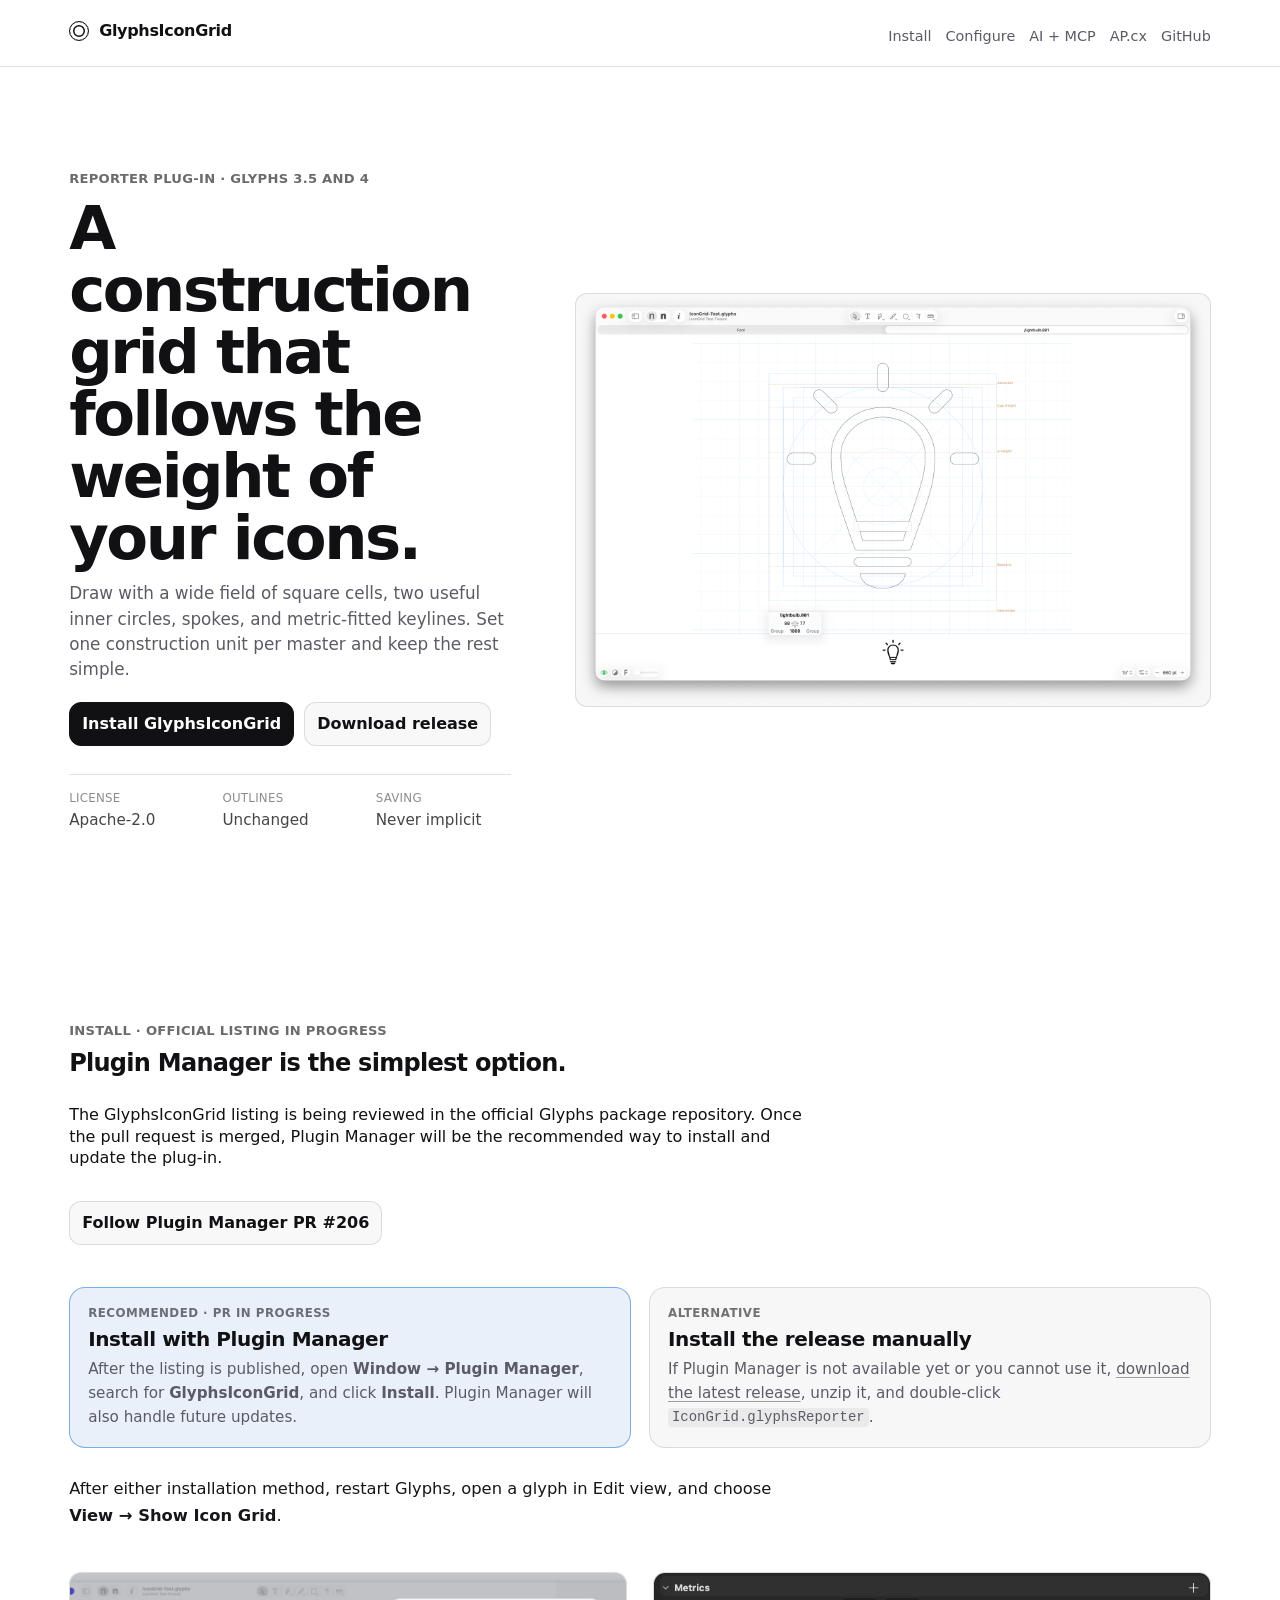
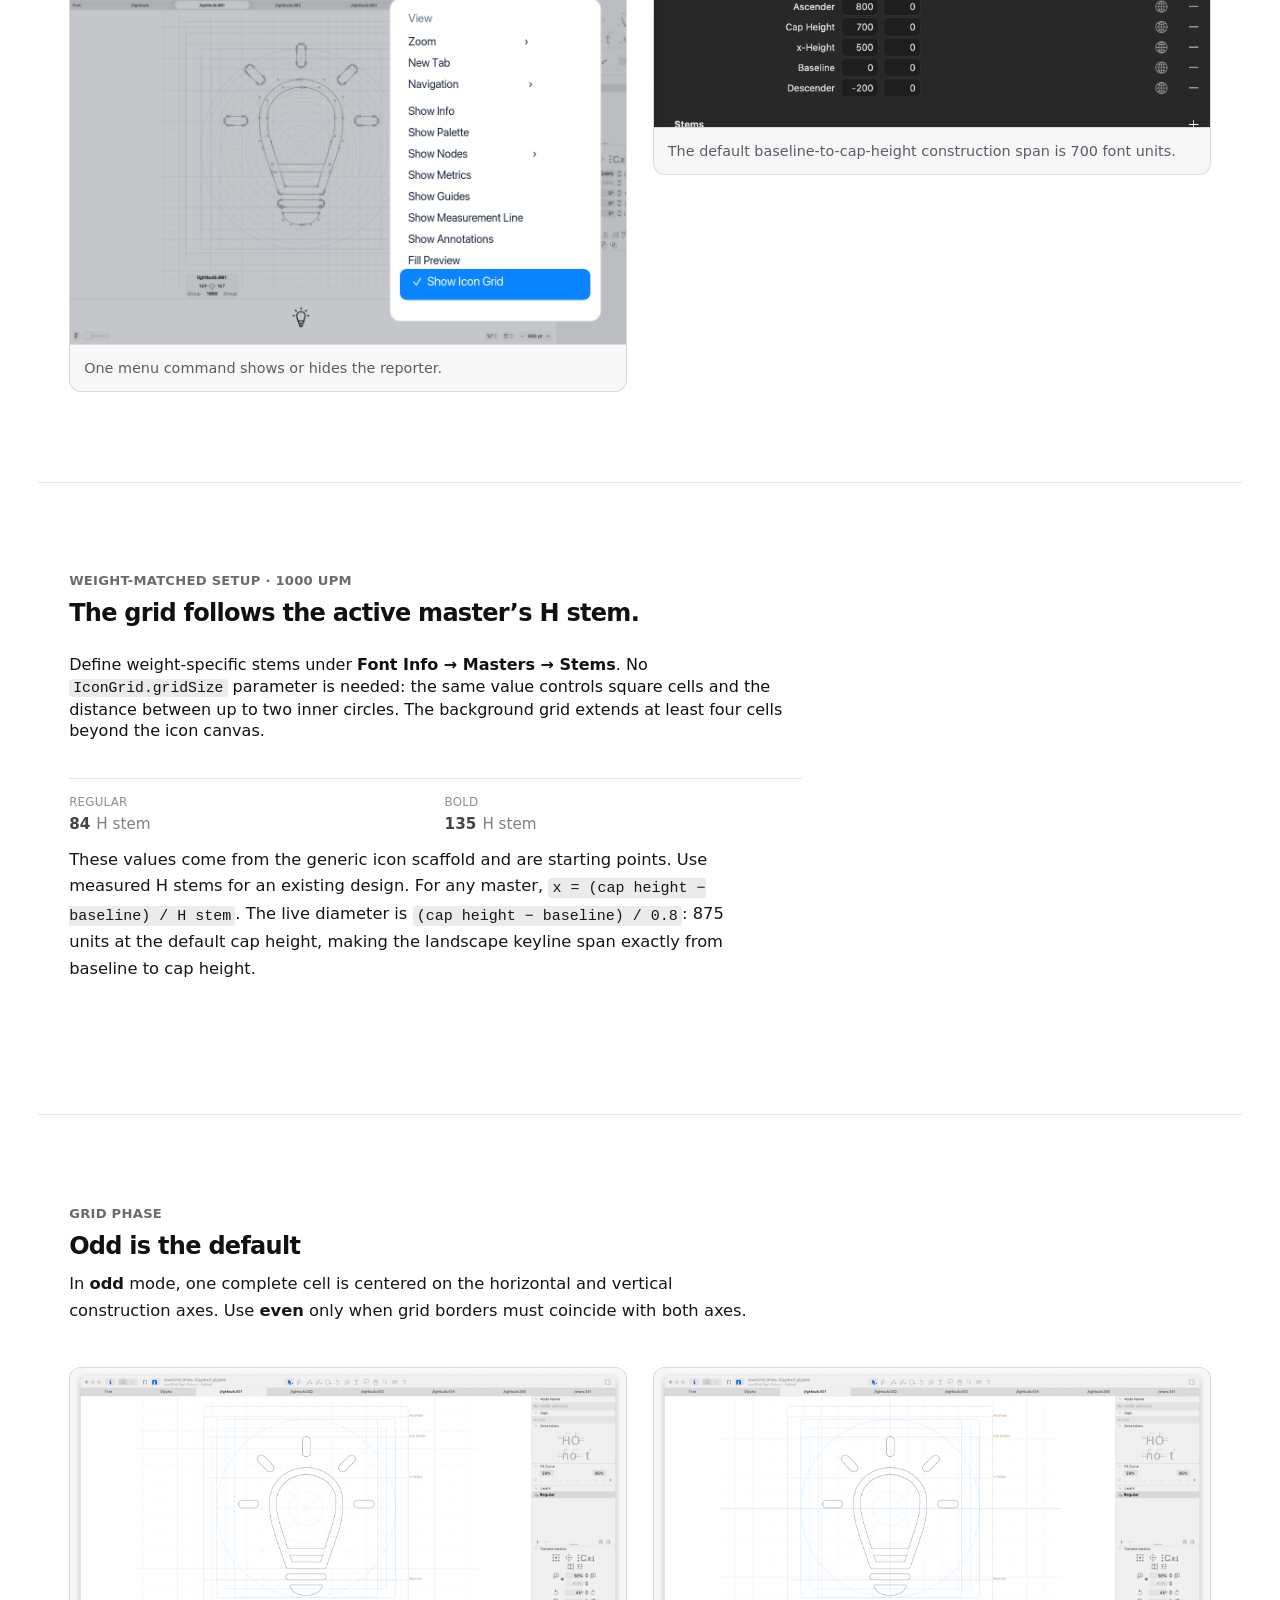
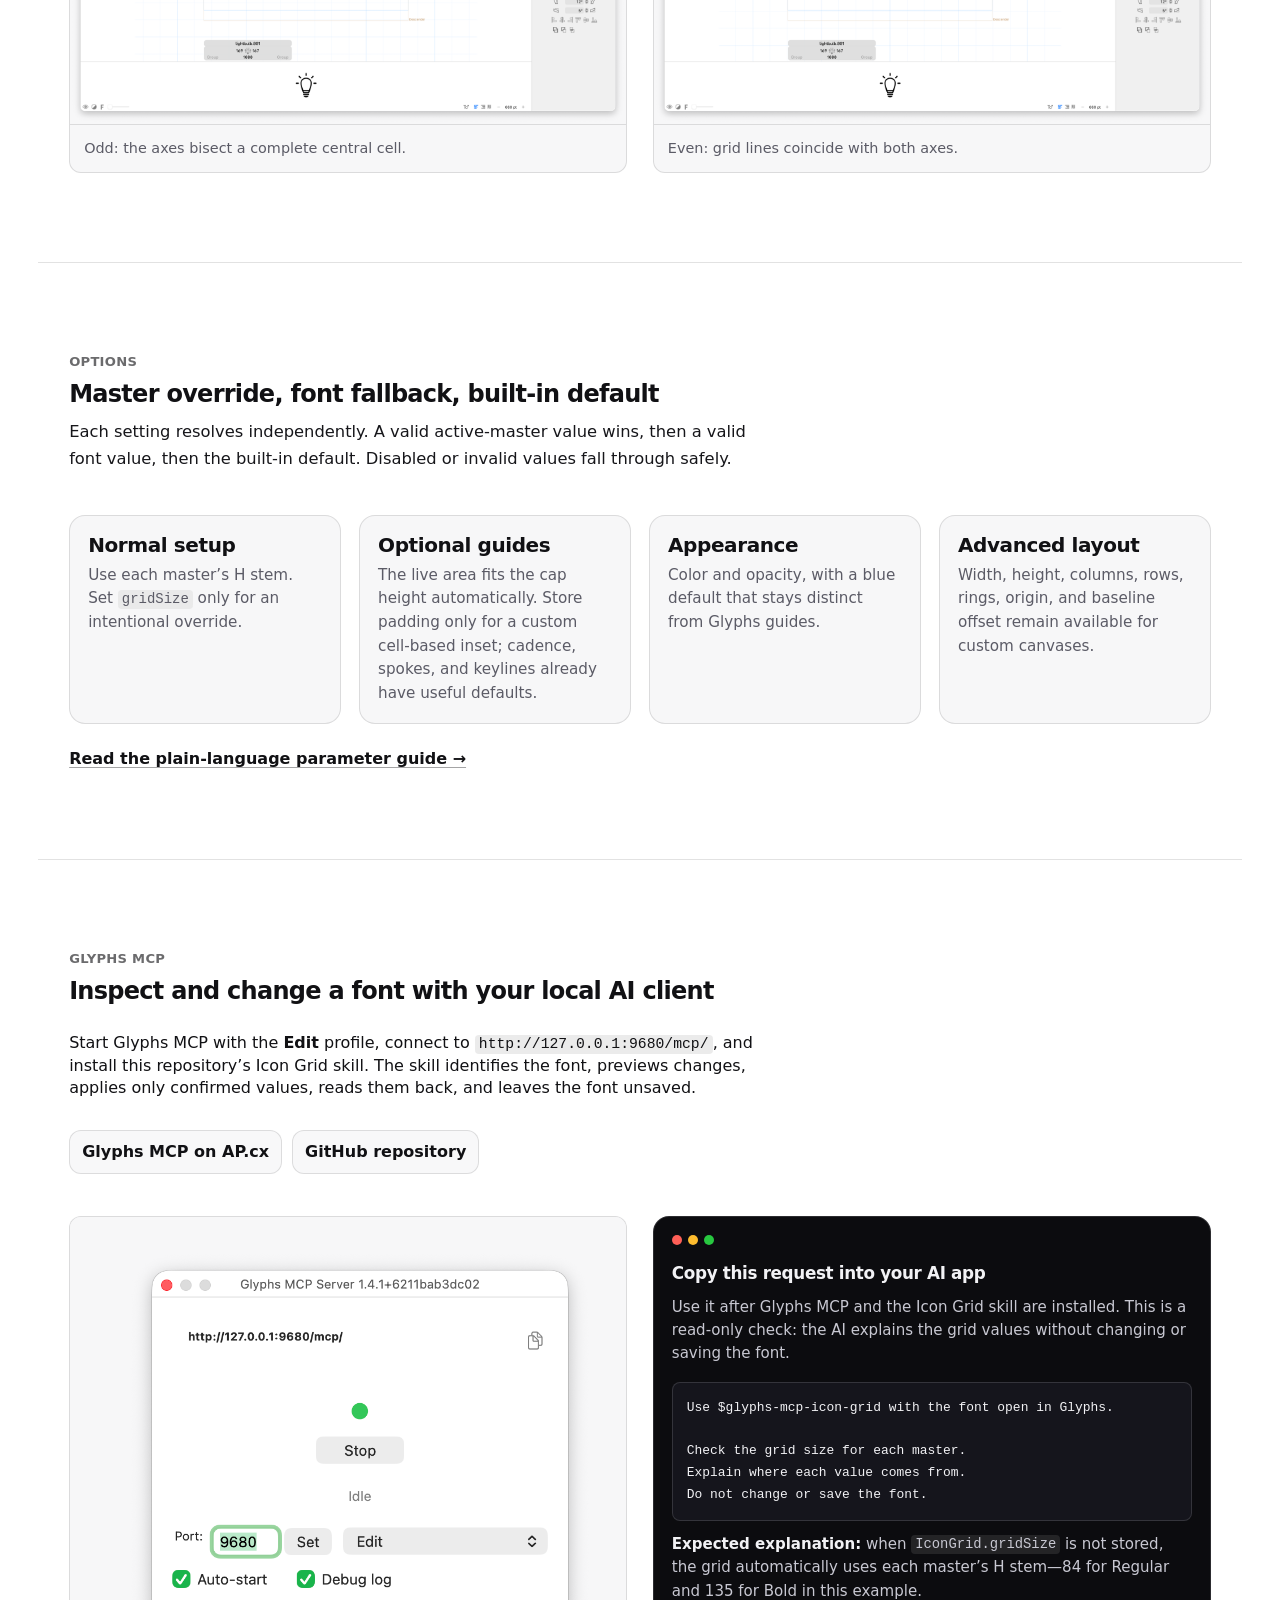
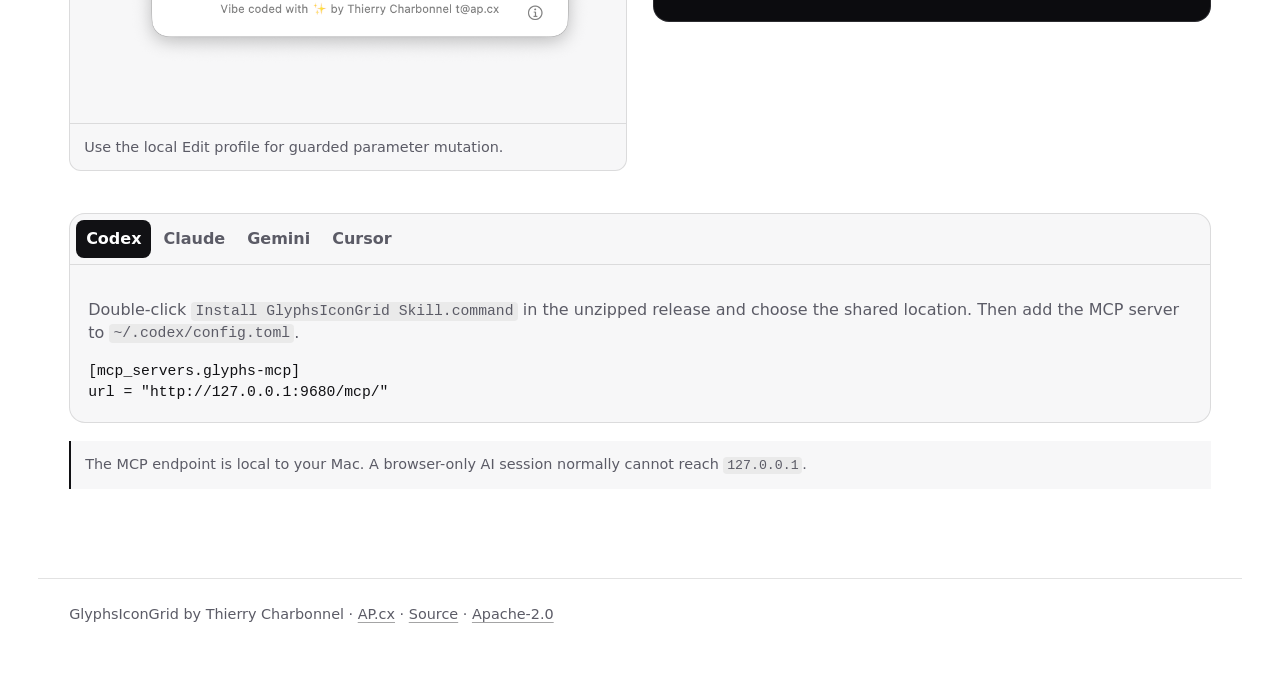
==== commit f66712a0: "Improve install guidance and MCP preview" ====
--- a/site/index.html
+++ b/site/index.html
@@ -12,7 +12,7 @@
   <meta property="og:url" content="https://thierryc.github.io/GlyphsIconGrid/">
   <title>GlyphsIconGrid — construction grids for Glyphs</title>
   <link rel="icon" href="favicon.svg" type="image/svg+xml">
-  <link rel="stylesheet" href="styles.css?v=0.1.1-3">
+  <link rel="stylesheet" href="styles.css?v=0.1.1-4">
   <script src="site.js" defer></script>
 </head>
 <body>
@@ -40,8 +40,8 @@
         <h1>A construction grid that follows the weight of your icons.</h1>
         <p class="lede">Draw with a wide field of square cells, two useful inner circles, spokes, and metric-fitted keylines. Set one construction unit per master and keep the rest simple.</p>
         <div class="actions">
-          <a class="button primary" href="https://github.com/thierryc/GlyphsIconGrid/releases/latest">Download latest release</a>
-          <a class="button secondary" href="#install">Set it up</a>
+          <a class="button primary" href="#install">Install GlyphsIconGrid</a>
+          <a class="button secondary" href="https://github.com/thierryc/GlyphsIconGrid/releases/latest">Download release</a>
         </div>
         <dl class="hero-meta" aria-label="Plugin details">
           <div><dt>License</dt><dd>Apache-2.0</dd></div>
@@ -56,10 +56,26 @@
 
     <section class="section" id="install">
       <div class="section-heading">
-        <p class="eyebrow">Manual setup</p>
-        <h2>For people using Glyphs</h2>
-        <p>Download the release, unzip it, and double-click <code>IconGrid.glyphsReporter</code>. Restart Glyphs, open a glyph in Edit view, then choose <strong>View → Show Icon Grid</strong>. To update, install the newer bundle and restart; to uninstall, remove Icon Grid from Glyphs’ plug-in folder and restart.</p>
-      </div>
+        <p class="eyebrow">Install · official listing in progress</p>
+        <h2>Plugin Manager is the simplest option.</h2>
+        <p>The GlyphsIconGrid listing is being reviewed in the official Glyphs package repository. Once the pull request is merged, Plugin Manager will be the recommended way to install and update the plug-in.</p>
+        <div class="section-links">
+          <a class="button secondary" href="https://github.com/schriftgestalt/glyphs-packages/pull/206">Follow Plugin Manager PR #206</a>
+        </div>
+      </div>
+      <div class="option-grid install-options" aria-label="GlyphsIconGrid installation options">
+        <article class="install-option recommended">
+          <p class="install-label">Recommended · PR in progress</p>
+          <h3>Install with Plugin Manager</h3>
+          <p>After the listing is published, open <strong>Window → Plugin Manager</strong>, search for <strong>GlyphsIconGrid</strong>, and click <strong>Install</strong>. Plugin Manager will also handle future updates.</p>
+        </article>
+        <article class="install-option">
+          <p class="install-label">Alternative</p>
+          <h3>Install the release manually</h3>
+          <p>If Plugin Manager is not available yet or you cannot use it, <a href="https://github.com/thierryc/GlyphsIconGrid/releases/latest">download the latest release</a>, unzip it, and double-click <code>IconGrid.glyphsReporter</code>.</p>
+        </article>
+      </div>
+      <p class="install-finish">After either installation method, restart Glyphs, open a glyph in Edit view, and choose <strong>View → Show Icon Grid</strong>.</p>
       <div class="shot-grid two">
         <figure class="shot-card">
           <img src="../docs/images/show-icon-grid-menu.png" width="1200" height="800" alt="Glyphs View menu with Show Icon Grid enabled.">
--- a/site/styles.css
+++ b/site/styles.css
@@ -473,6 +473,38 @@
   color: var(--muted);
   font-size: 0.95rem;
   line-height: 1.55;
+}
+
+.install-options {
+  grid-template-columns: repeat(2, minmax(0, 1fr));
+  margin-bottom: clamp(18px, 2.5vw, 28px);
+}
+
+.install-option.recommended {
+  border-color: color-mix(in oklab, var(--accent) 48%, var(--border));
+  background: color-mix(in oklab, var(--accent) 7%, var(--surface-2));
+}
+
+.option-grid .install-label {
+  color: var(--text);
+  font-size: 0.74rem;
+  font-weight: 720;
+  letter-spacing: 0.04em;
+  line-height: 1.25;
+  opacity: 0.58;
+  text-transform: uppercase;
+}
+
+.install-options a {
+  text-underline-offset: 0.18em;
+}
+
+.install-finish {
+  max-width: 72ch;
+  margin: 0 0 clamp(24px, 3.5vw, 42px);
+  color: color-mix(in oklab, var(--text) 92%, var(--muted));
+  font-size: 1.02rem;
+  line-height: 1.65;
 }
 
 .centered-link {
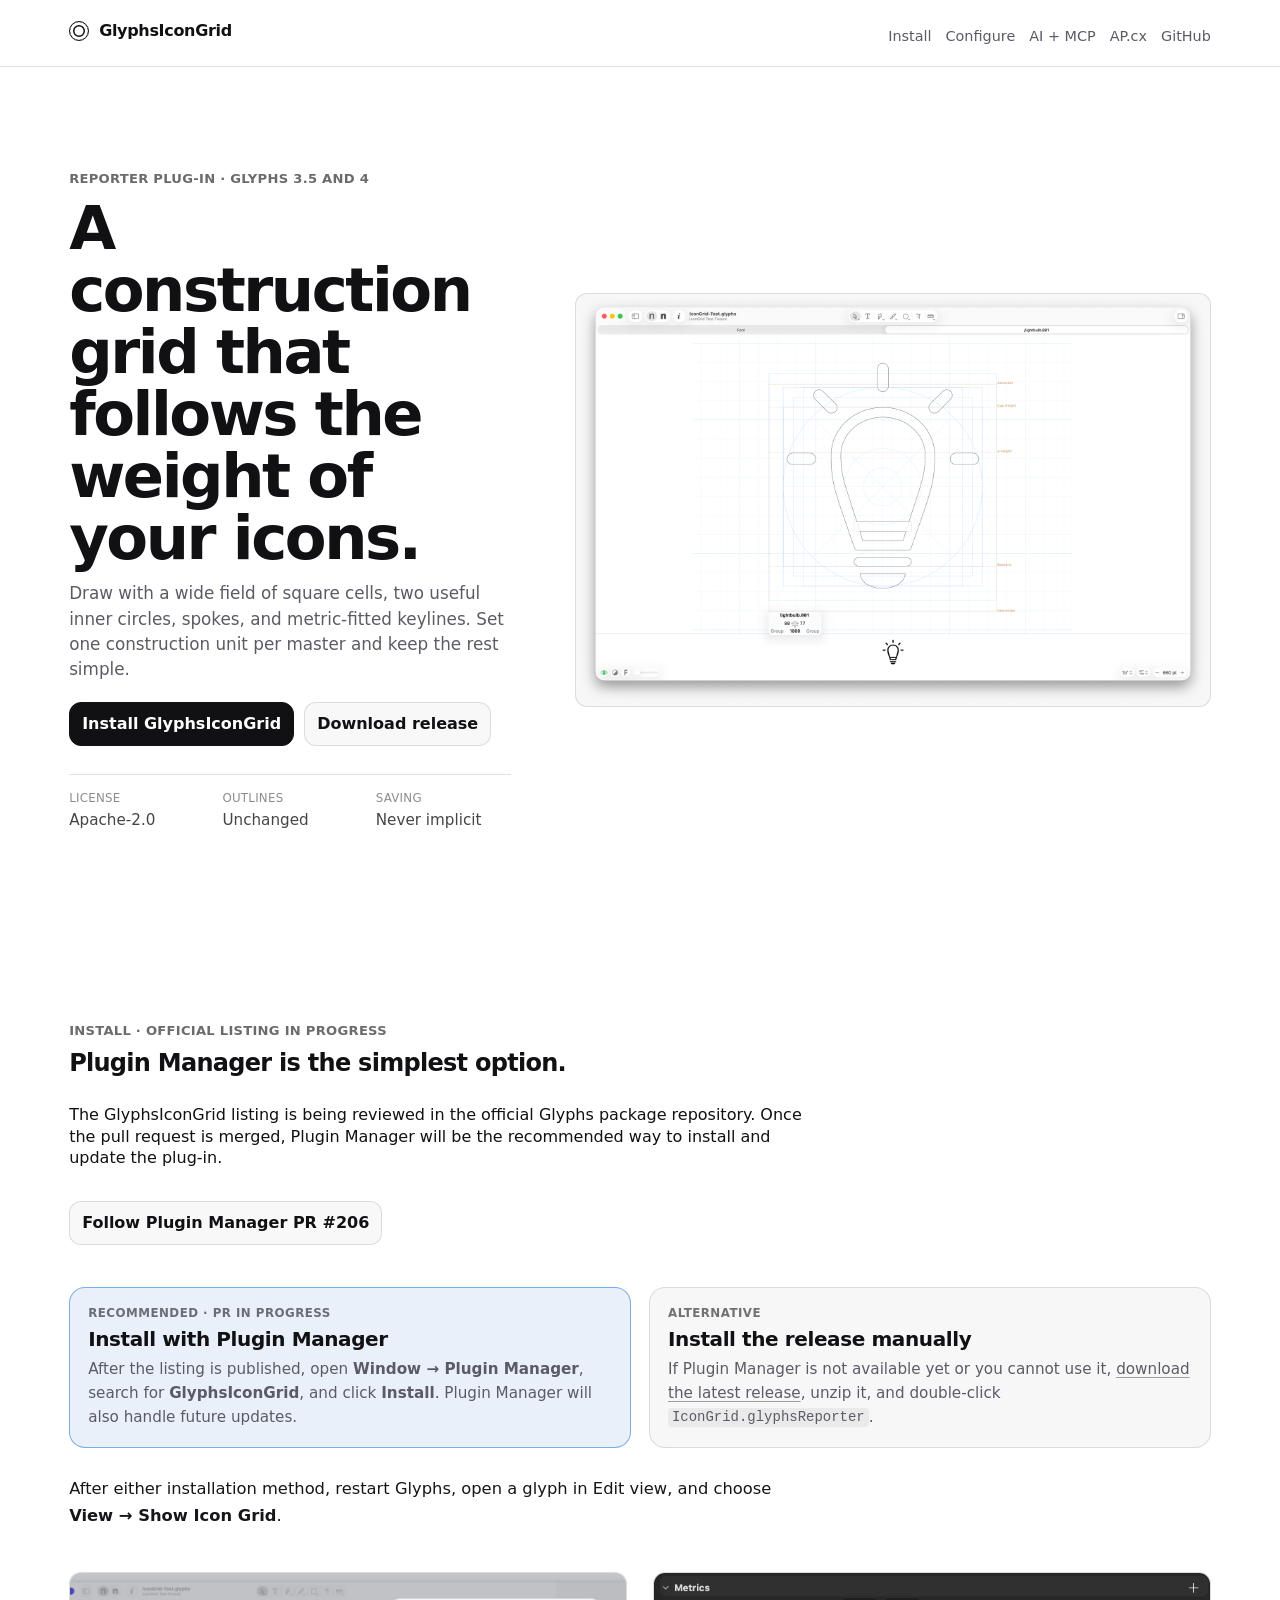
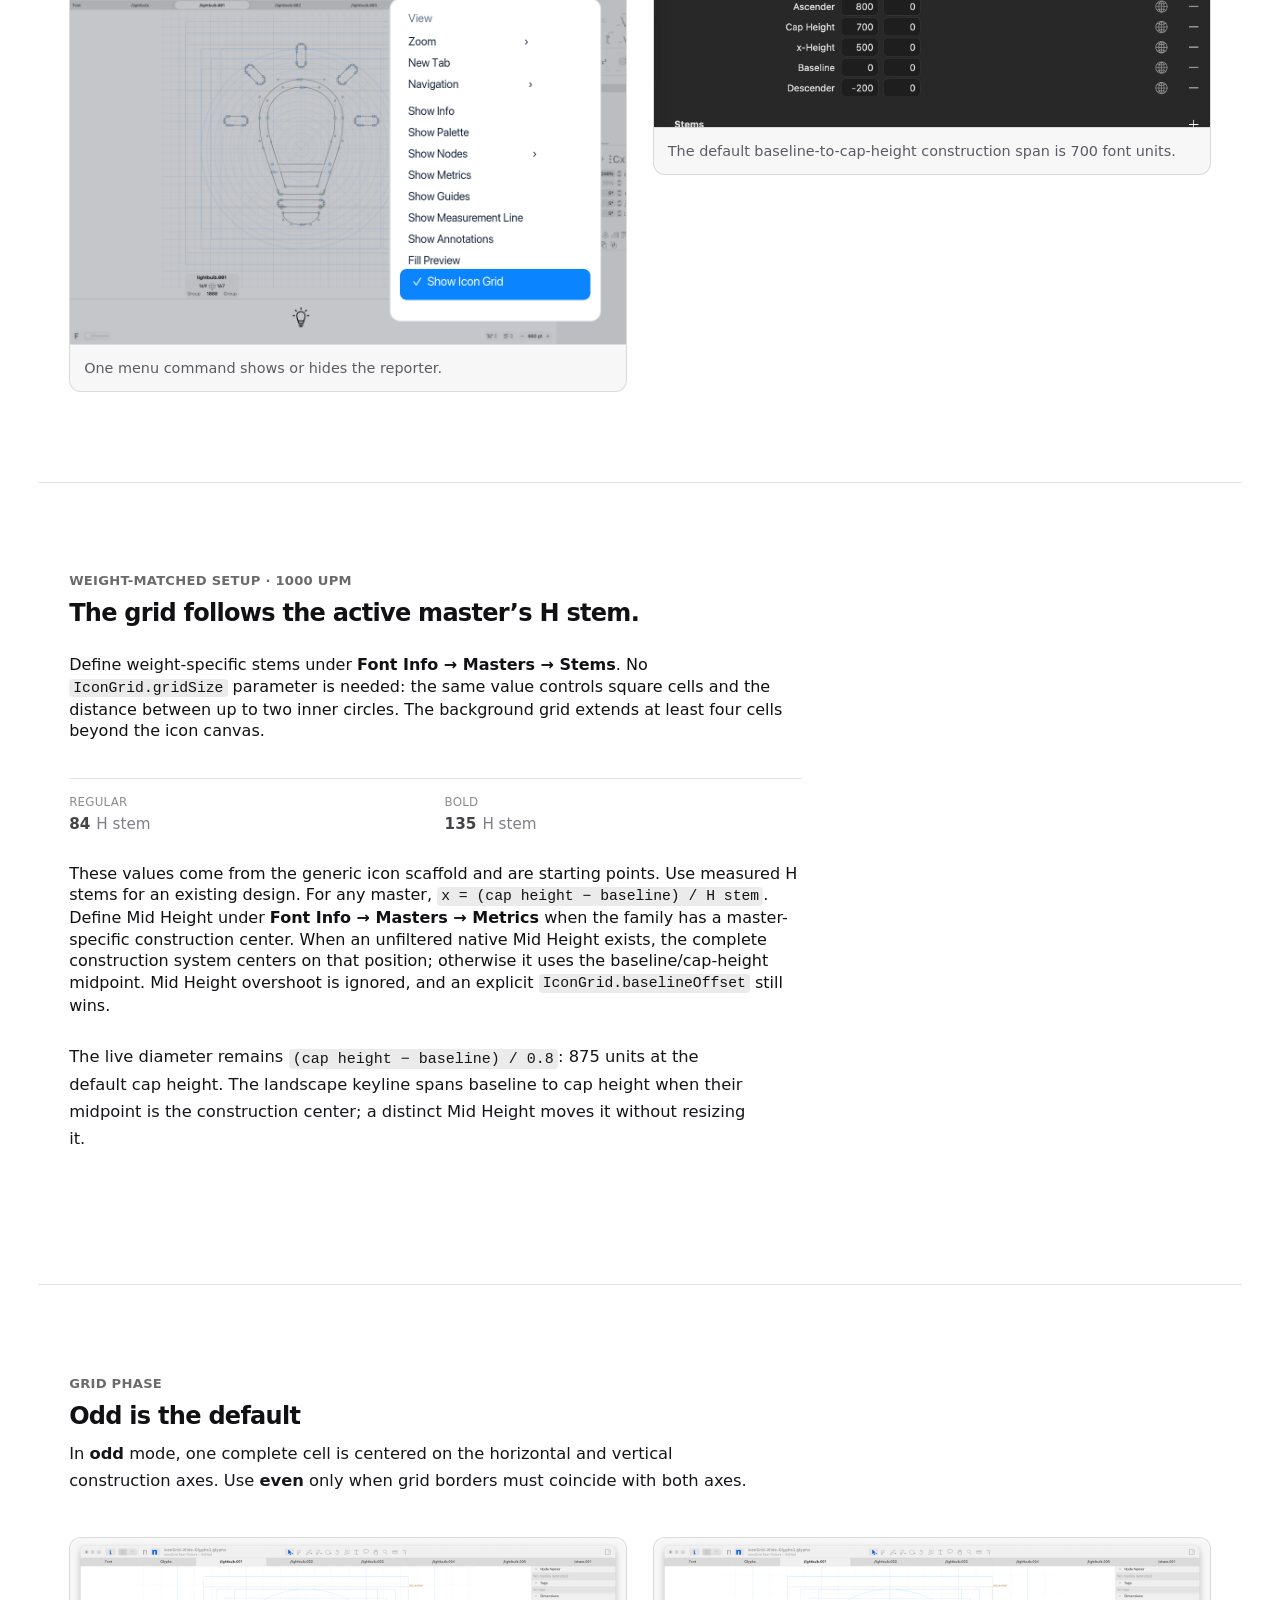
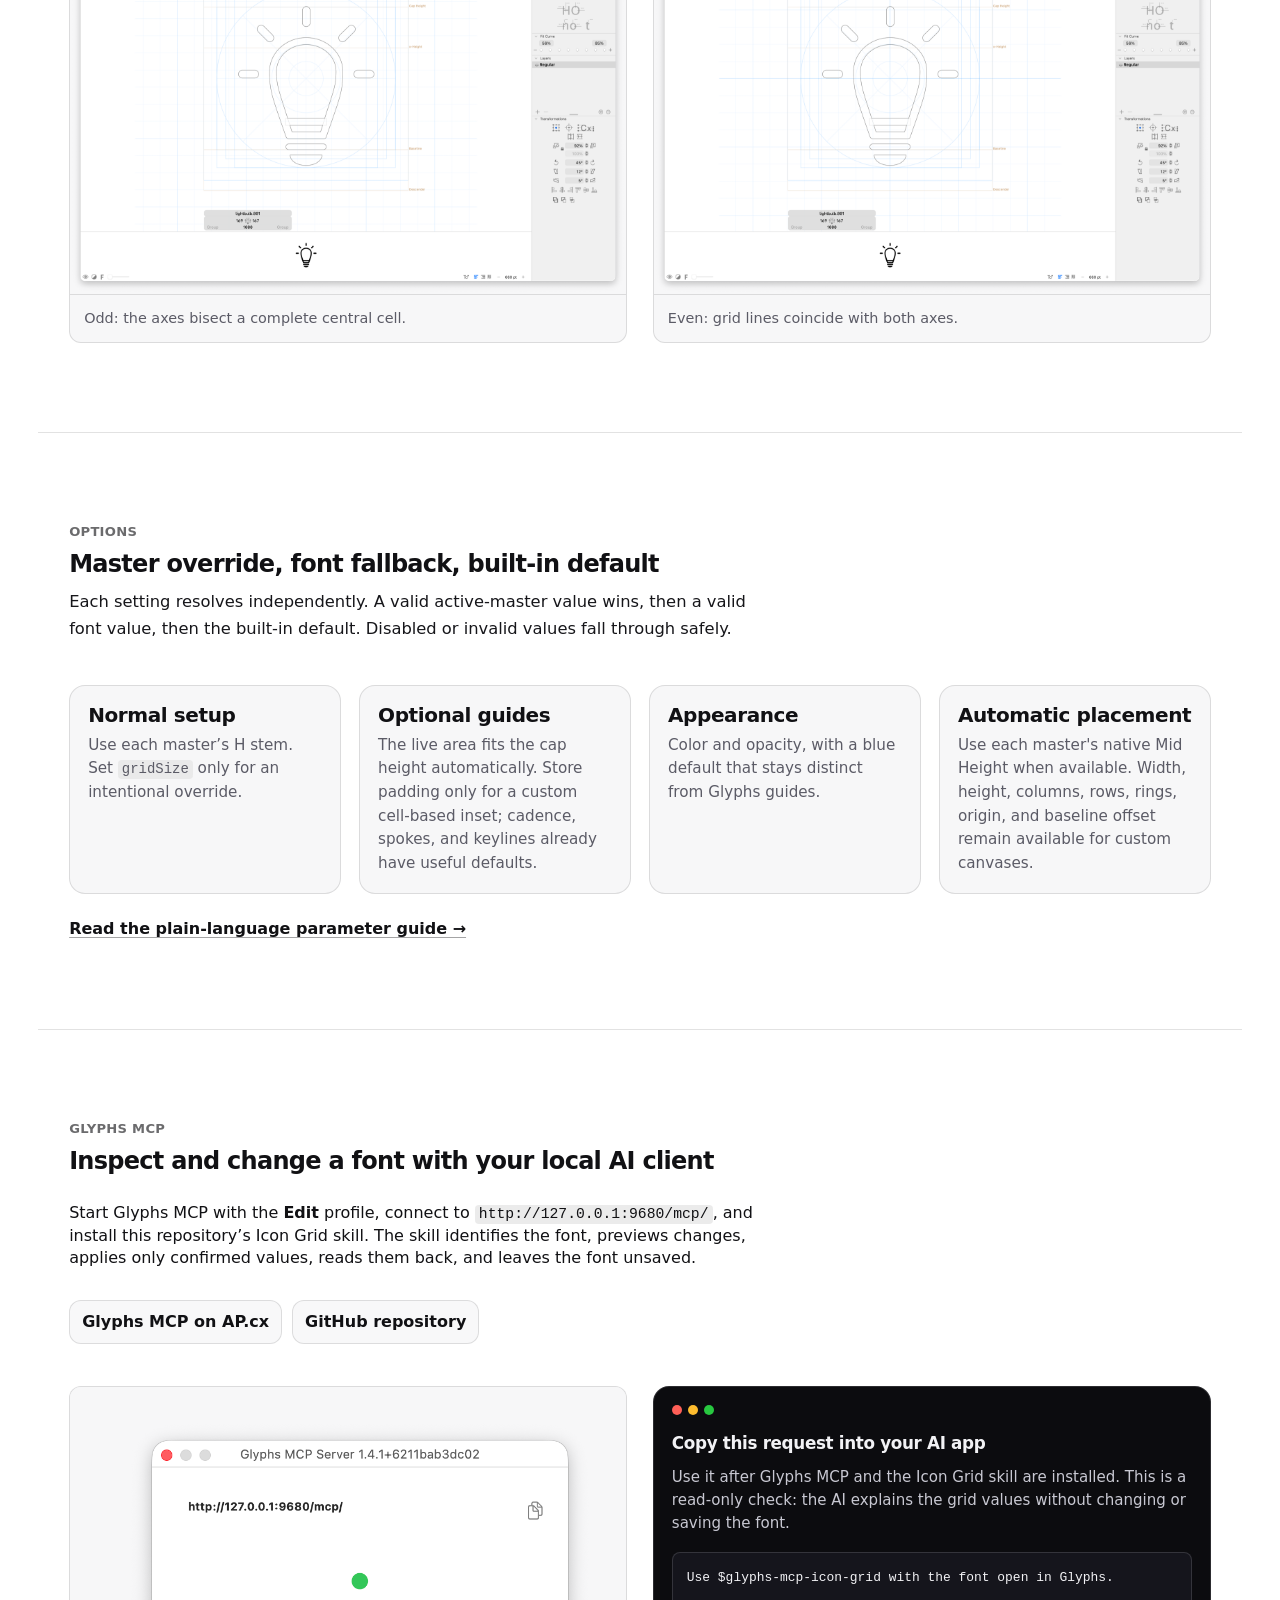
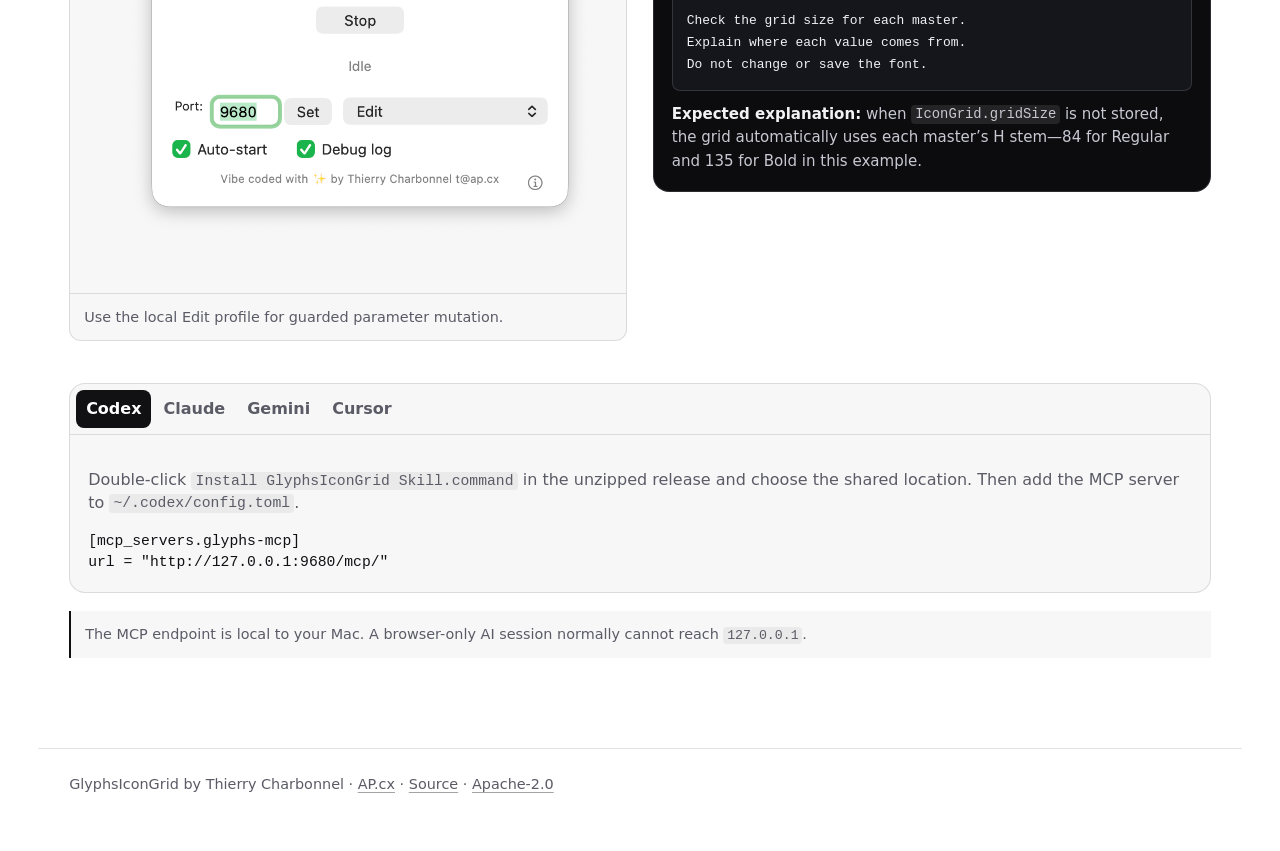
==== commit 43121a91: "Release Mid Height centering 0.2.0" ====
--- a/site/index.html
+++ b/site/index.html
@@ -12,7 +12,7 @@
   <meta property="og:url" content="https://thierryc.github.io/GlyphsIconGrid/">
   <title>GlyphsIconGrid — construction grids for Glyphs</title>
   <link rel="icon" href="favicon.svg" type="image/svg+xml">
-  <link rel="stylesheet" href="styles.css?v=0.1.1-4">
+  <link rel="stylesheet" href="styles.css?v=0.2.0-4">
   <script src="site.js" defer></script>
 </head>
 <body>
@@ -97,7 +97,8 @@
           <div aria-label="Regular · 84 font units"><dt>Regular</dt><dd><strong>84</strong><small>H stem</small></dd></div>
           <div aria-label="Bold · 135 font units"><dt>Bold</dt><dd><strong>135</strong><small>H stem</small></dd></div>
         </dl>
-        <p>These values come from the generic icon scaffold and are starting points. Use measured H stems for an existing design. For any master, <code>x = (cap height − baseline) / H stem</code>. The live diameter is <code>(cap height − baseline) / 0.8</code>: 875 units at the default cap height, making the landscape keyline span exactly from baseline to cap height.</p>
+        <p>These values come from the generic icon scaffold and are starting points. Use measured H stems for an existing design. For any master, <code>x = (cap height − baseline) / H stem</code>. Define Mid Height under <strong>Font Info → Masters → Metrics</strong> when the family has a master-specific construction center. When an unfiltered native Mid Height exists, the complete construction system centers on that position; otherwise it uses the baseline/cap-height midpoint. Mid Height overshoot is ignored, and an explicit <code>IconGrid.baselineOffset</code> still wins.</p>
+        <p>The live diameter remains <code>(cap height − baseline) / 0.8</code>: 875 units at the default cap height. The landscape keyline spans baseline to cap height when their midpoint is the construction center; a distinct Mid Height moves it without resizing it.</p>
       </div>
     </section>
 
@@ -129,7 +130,7 @@
         <article><h3>Normal setup</h3><p>Use each master’s H stem. Set <code>gridSize</code> only for an intentional override.</p></article>
         <article><h3>Optional guides</h3><p>The live area fits the cap height automatically. Store padding only for a custom cell-based inset; cadence, spokes, and keylines already have useful defaults.</p></article>
         <article><h3>Appearance</h3><p>Color and opacity, with a blue default that stays distinct from Glyphs guides.</p></article>
-        <article><h3>Advanced layout</h3><p>Width, height, columns, rows, rings, origin, and baseline offset remain available for custom canvases.</p></article>
+        <article><h3>Automatic placement</h3><p>Use each master's native Mid Height when available. Width, height, columns, rows, rings, origin, and baseline offset remain available for custom canvases.</p></article>
       </div>
       <p class="centered-link"><a href="https://github.com/thierryc/GlyphsIconGrid/blob/main/docs/PARAMETERS.md">Read the plain-language parameter guide →</a></p>
     </section>
